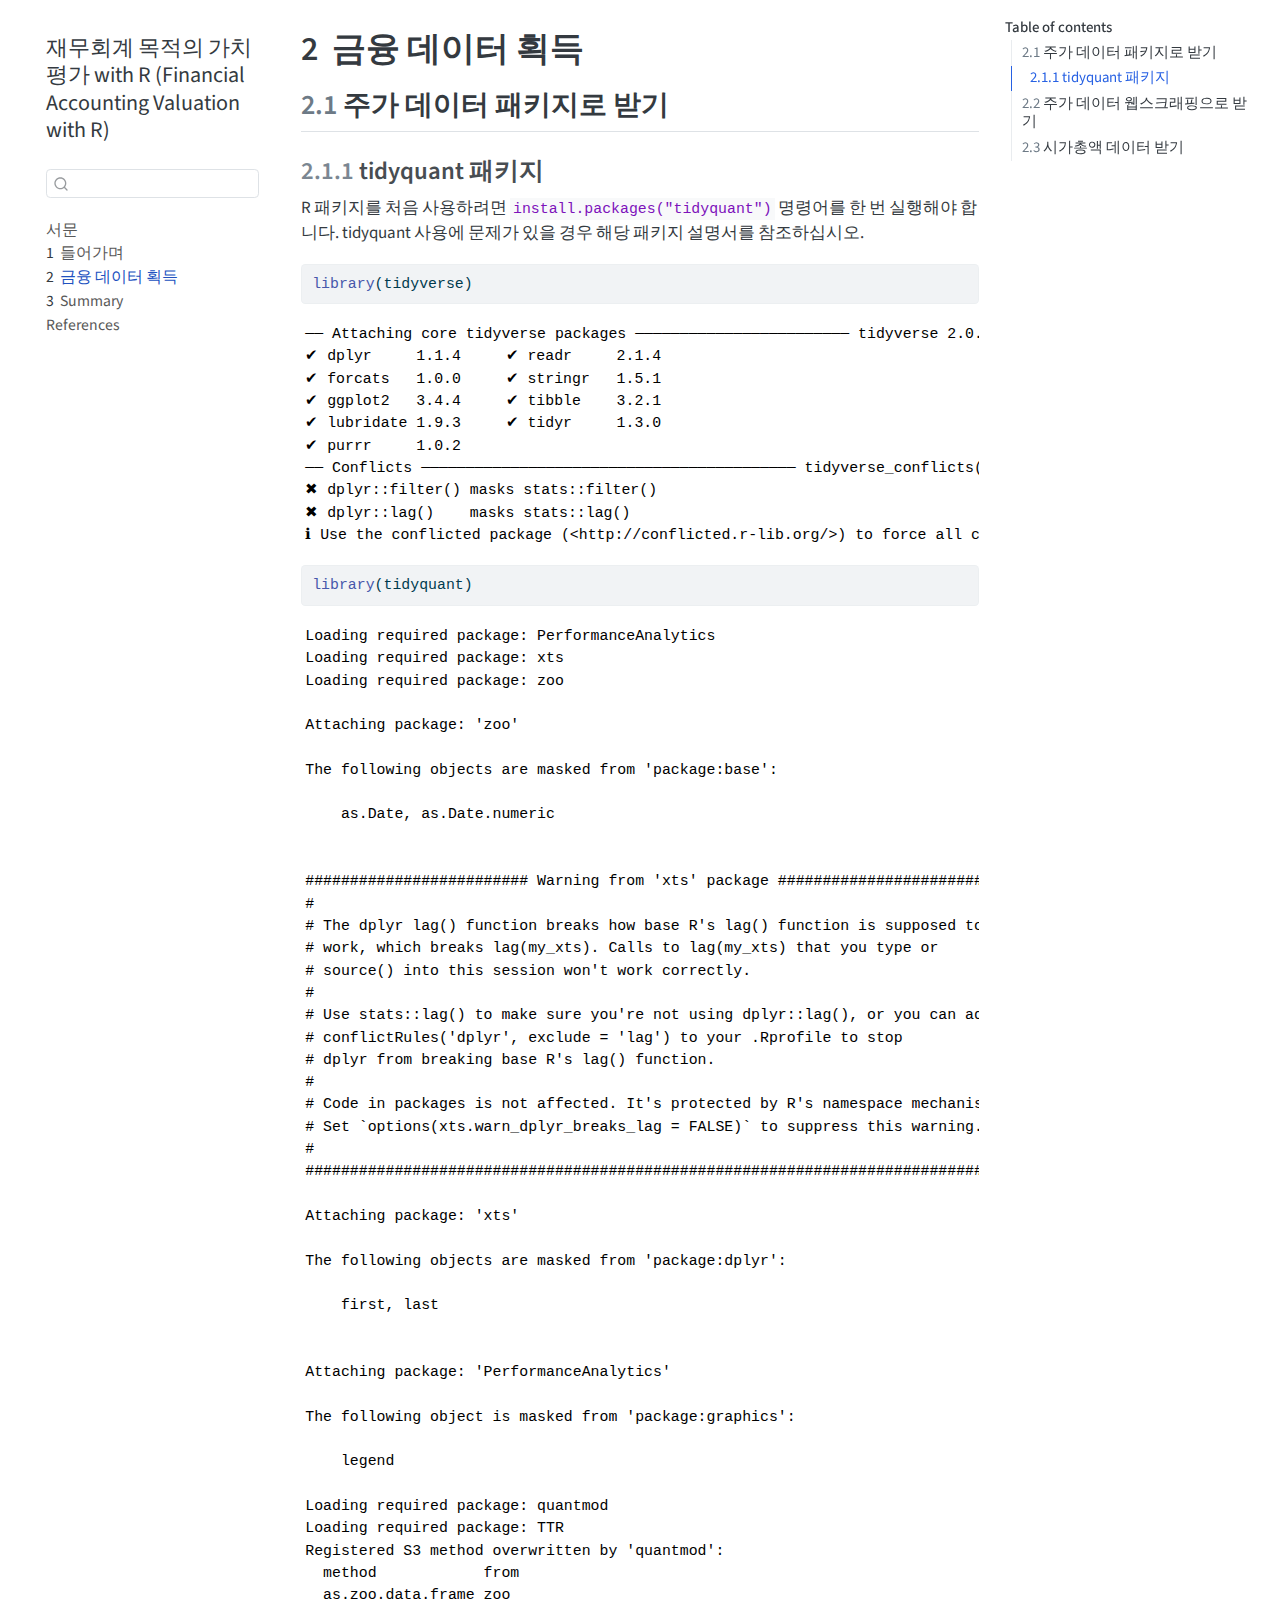
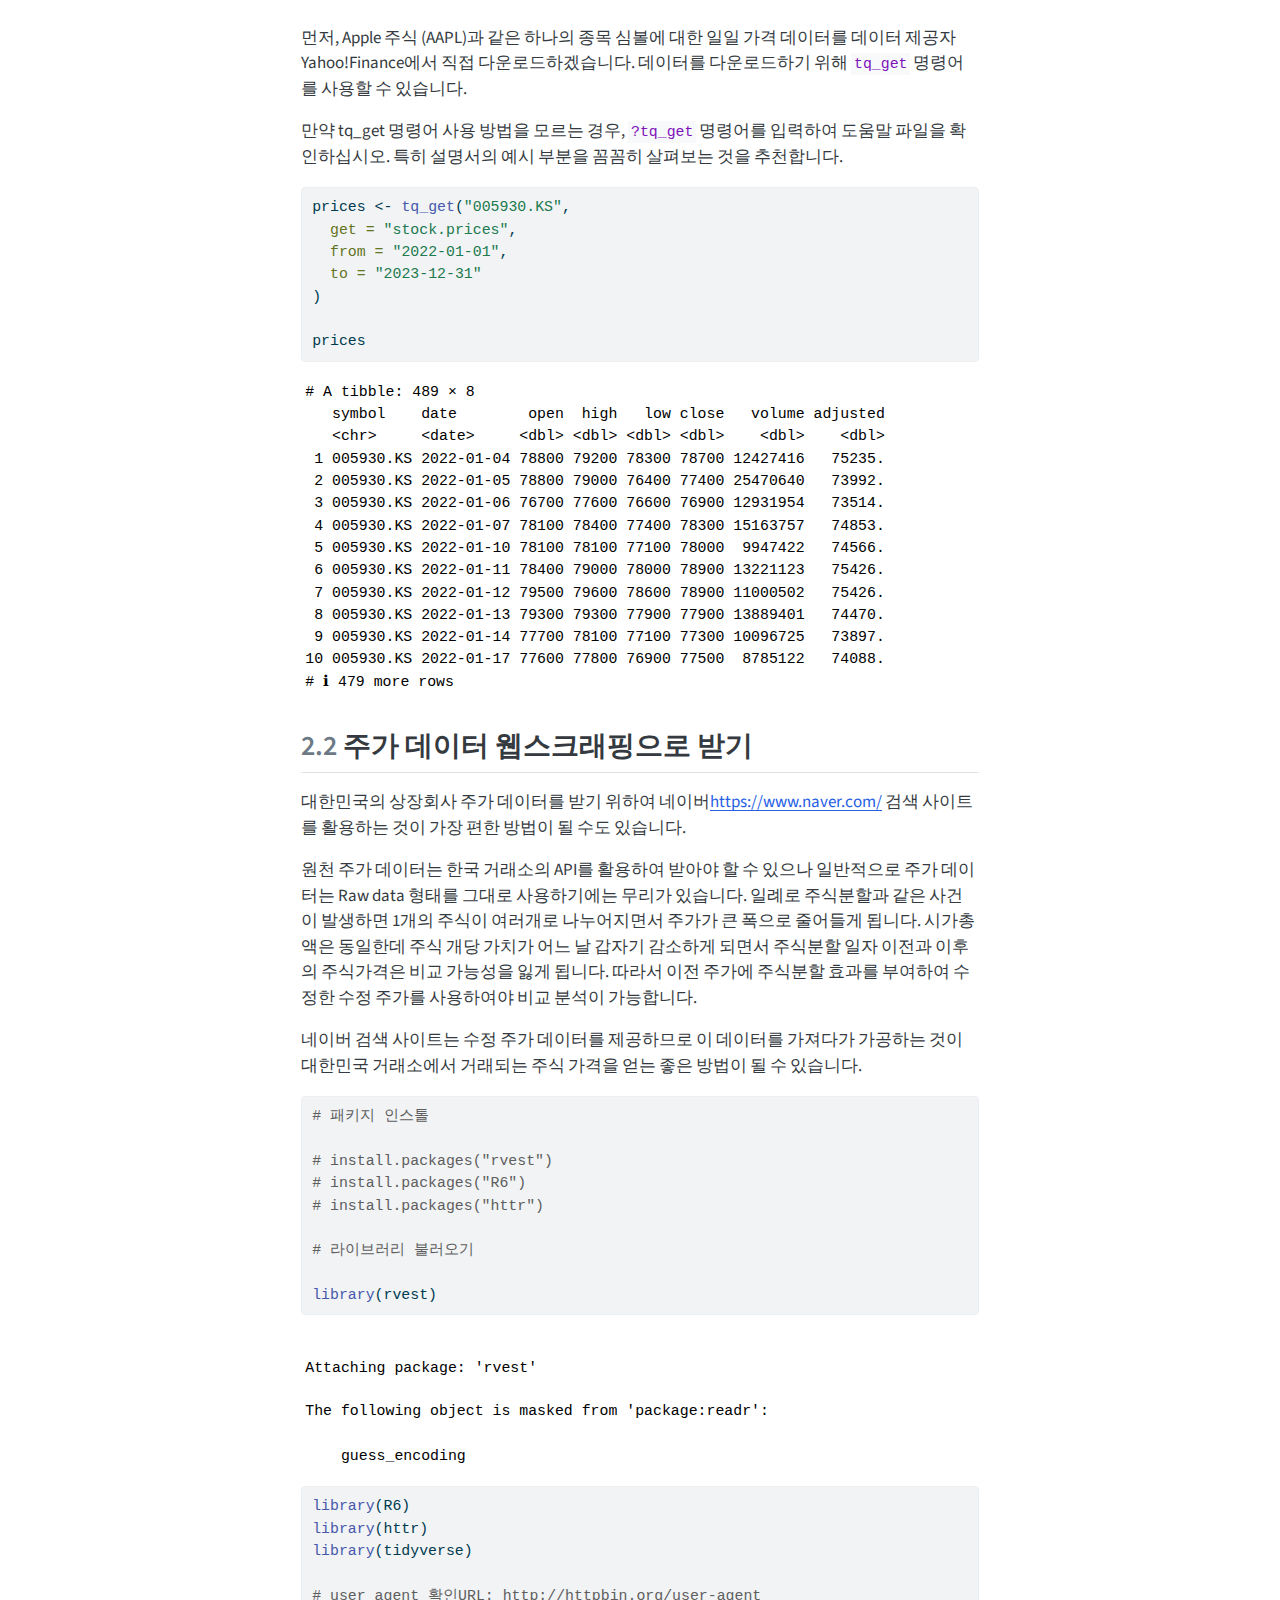
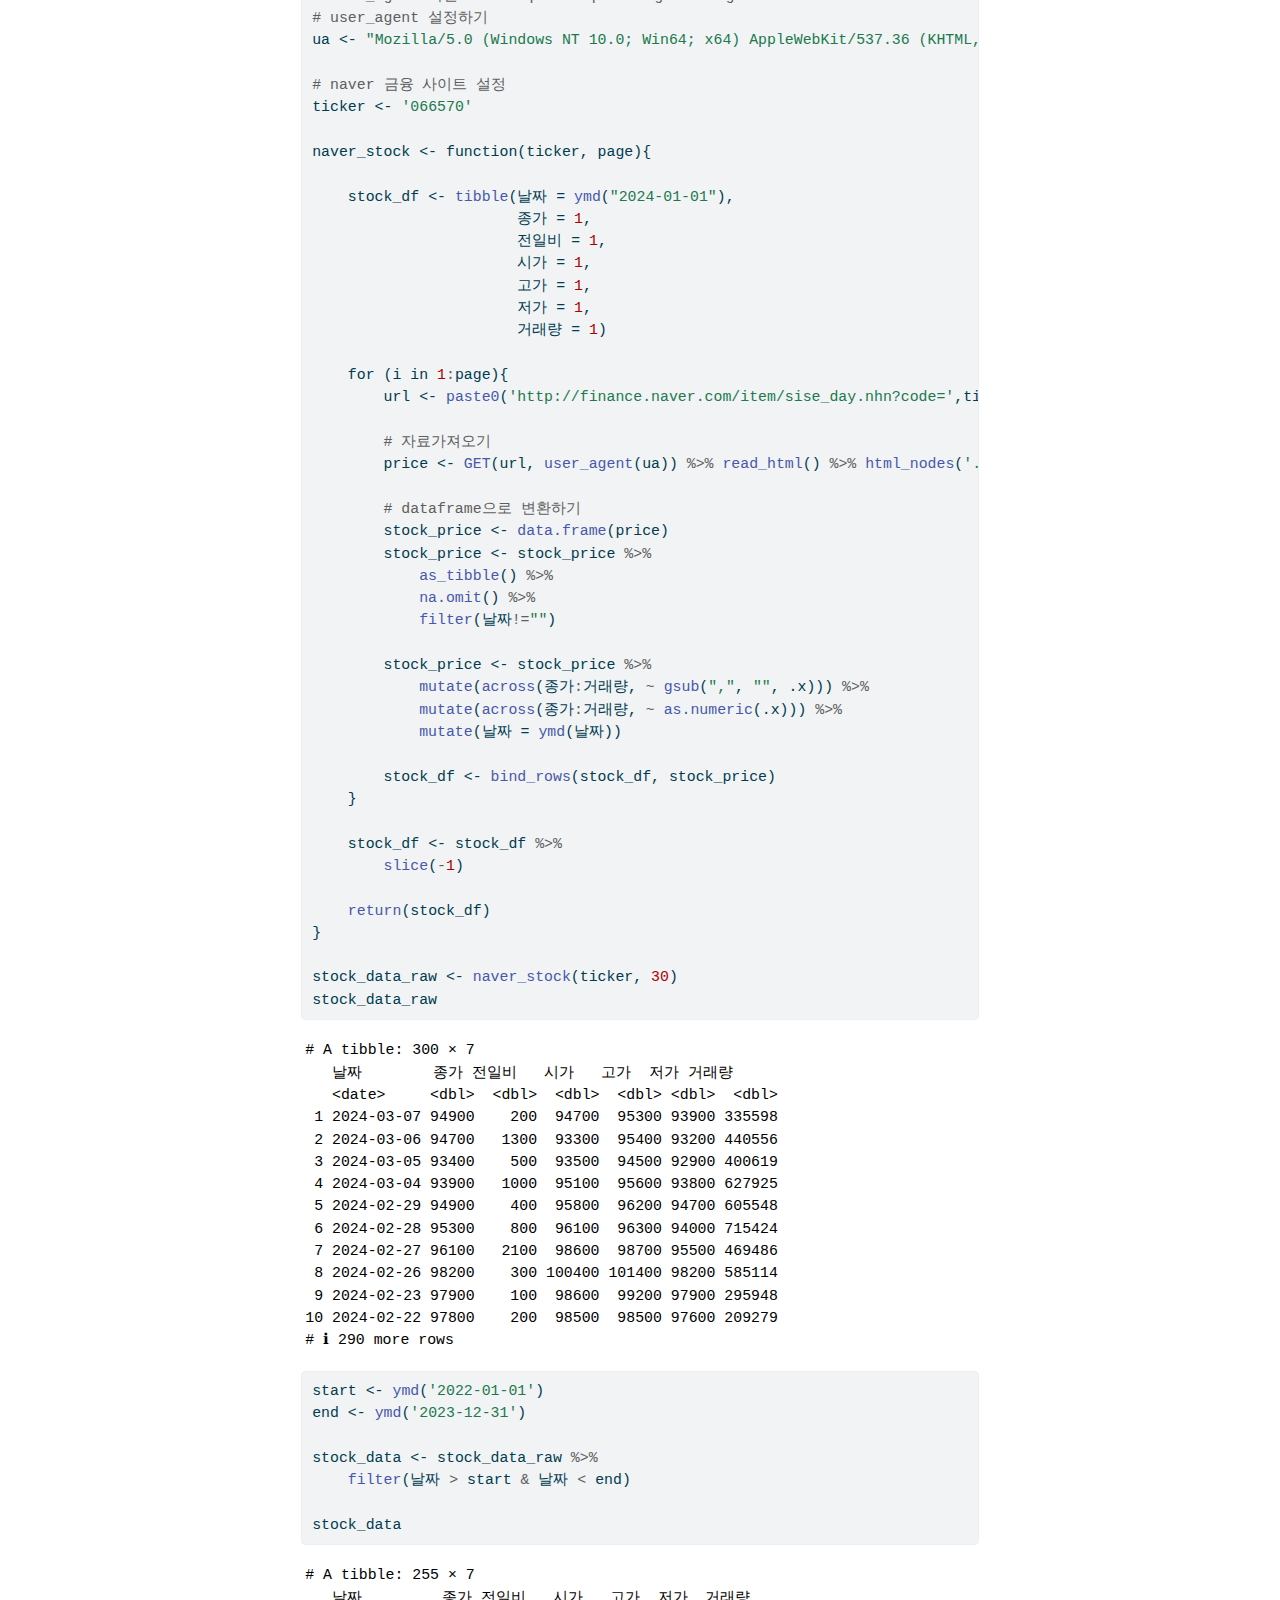
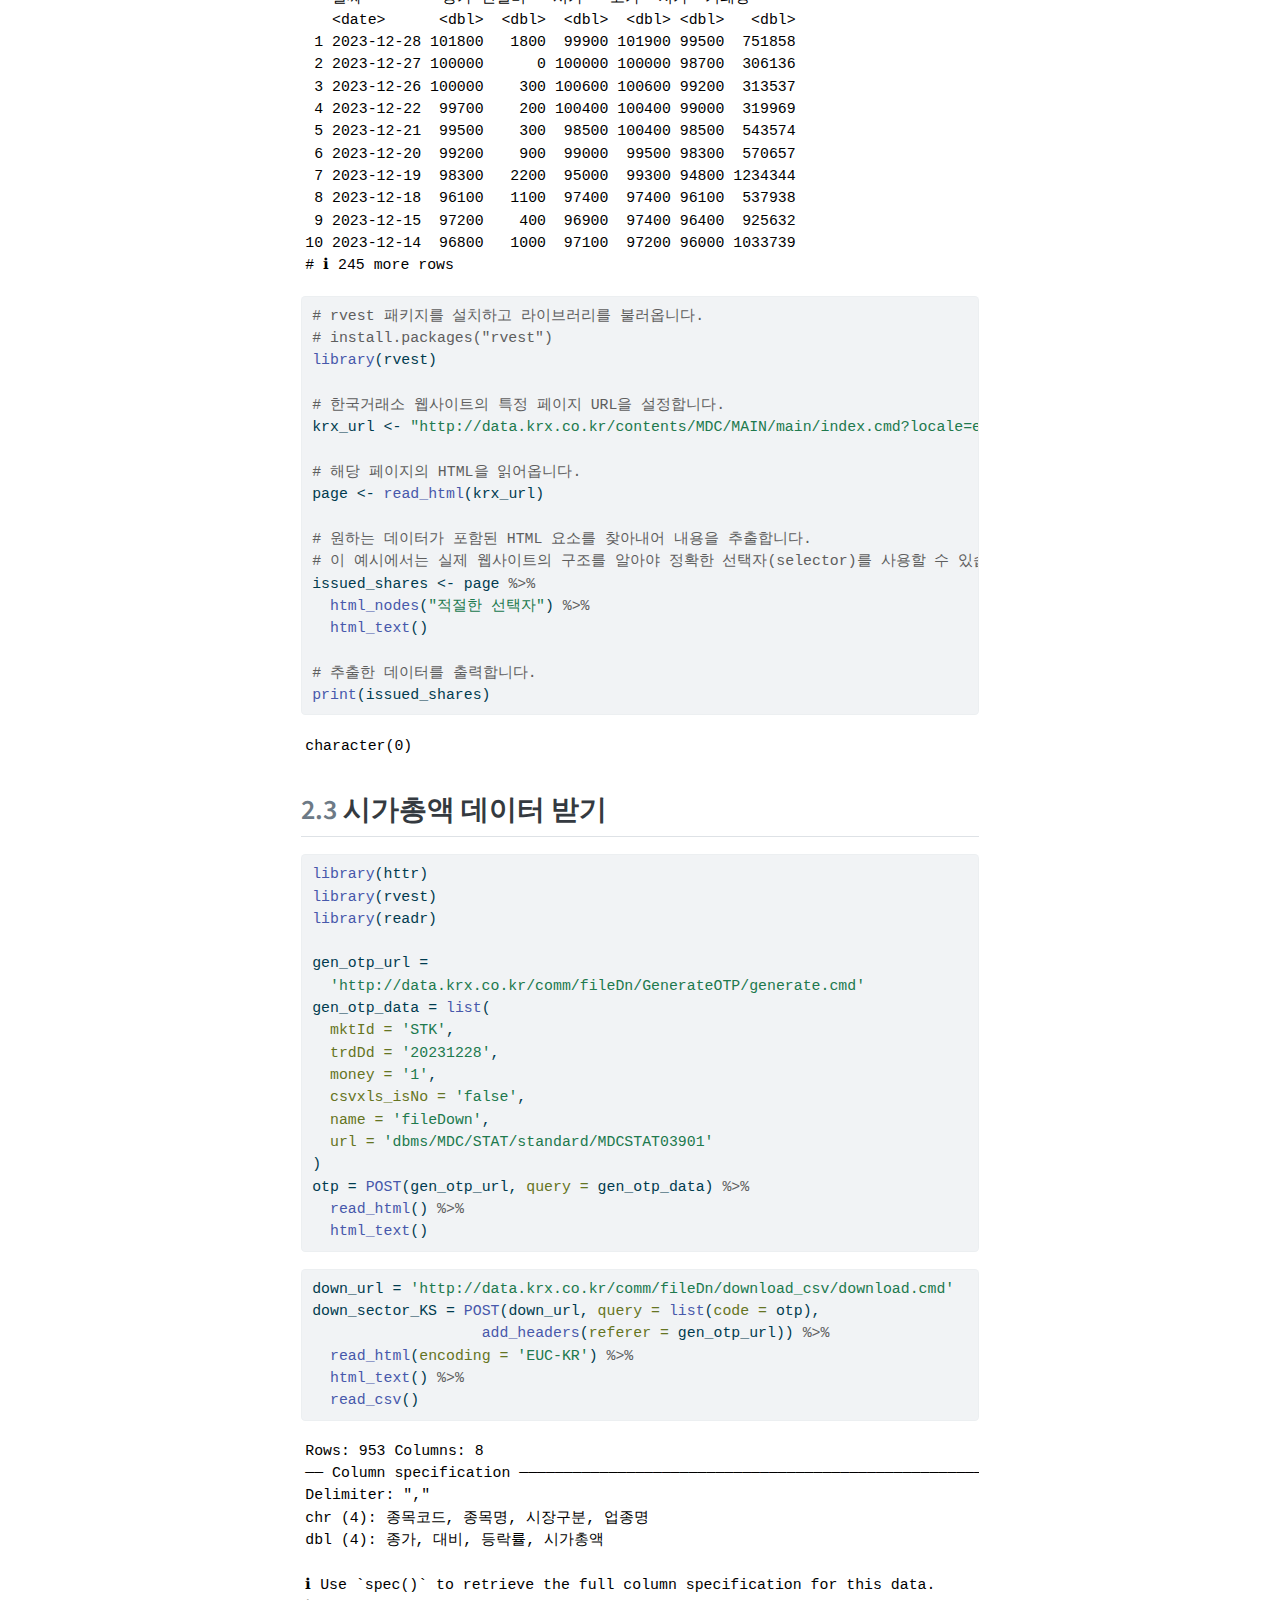
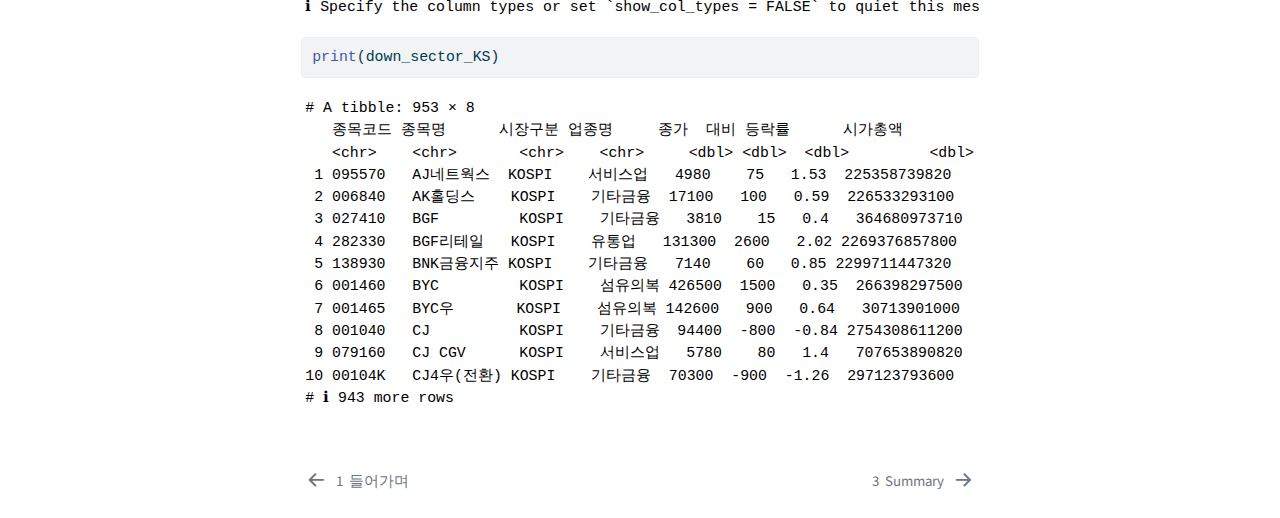
==== docs/data.html @ 25bea554 "data start" ====
<!DOCTYPE html>
<html xmlns="http://www.w3.org/1999/xhtml" lang="en" xml:lang="en"><head>

<meta charset="utf-8">
<meta name="generator" content="quarto-1.4.549">

<meta name="viewport" content="width=device-width, initial-scale=1.0, user-scalable=yes">


<title>재무회계 목적의 가치평가 with R (Financial Accounting Valuation with R) - 2&nbsp; 금융 데이터 획득</title>
<style>
code{white-space: pre-wrap;}
span.smallcaps{font-variant: small-caps;}
div.columns{display: flex; gap: min(4vw, 1.5em);}
div.column{flex: auto; overflow-x: auto;}
div.hanging-indent{margin-left: 1.5em; text-indent: -1.5em;}
ul.task-list{list-style: none;}
ul.task-list li input[type="checkbox"] {
  width: 0.8em;
  margin: 0 0.8em 0.2em -1em; /* quarto-specific, see https://github.com/quarto-dev/quarto-cli/issues/4556 */ 
  vertical-align: middle;
}
/* CSS for syntax highlighting */
pre > code.sourceCode { white-space: pre; position: relative; }
pre > code.sourceCode > span { line-height: 1.25; }
pre > code.sourceCode > span:empty { height: 1.2em; }
.sourceCode { overflow: visible; }
code.sourceCode > span { color: inherit; text-decoration: inherit; }
div.sourceCode { margin: 1em 0; }
pre.sourceCode { margin: 0; }
@media screen {
div.sourceCode { overflow: auto; }
}
@media print {
pre > code.sourceCode { white-space: pre-wrap; }
pre > code.sourceCode > span { text-indent: -5em; padding-left: 5em; }
}
pre.numberSource code
  { counter-reset: source-line 0; }
pre.numberSource code > span
  { position: relative; left: -4em; counter-increment: source-line; }
pre.numberSource code > span > a:first-child::before
  { content: counter(source-line);
    position: relative; left: -1em; text-align: right; vertical-align: baseline;
    border: none; display: inline-block;
    -webkit-touch-callout: none; -webkit-user-select: none;
    -khtml-user-select: none; -moz-user-select: none;
    -ms-user-select: none; user-select: none;
    padding: 0 4px; width: 4em;
  }
pre.numberSource { margin-left: 3em;  padding-left: 4px; }
div.sourceCode
  {   }
@media screen {
pre > code.sourceCode > span > a:first-child::before { text-decoration: underline; }
}
</style>


<script src="site_libs/quarto-nav/quarto-nav.js"></script>
<script src="site_libs/quarto-nav/headroom.min.js"></script>
<script src="site_libs/clipboard/clipboard.min.js"></script>
<script src="site_libs/quarto-search/autocomplete.umd.js"></script>
<script src="site_libs/quarto-search/fuse.min.js"></script>
<script src="site_libs/quarto-search/quarto-search.js"></script>
<meta name="quarto:offset" content="./">
<link href="./summary.html" rel="next">
<link href="./intro.html" rel="prev">
<script src="site_libs/quarto-html/quarto.js"></script>
<script src="site_libs/quarto-html/popper.min.js"></script>
<script src="site_libs/quarto-html/tippy.umd.min.js"></script>
<script src="site_libs/quarto-html/anchor.min.js"></script>
<link href="site_libs/quarto-html/tippy.css" rel="stylesheet">
<link href="site_libs/quarto-html/quarto-syntax-highlighting.css" rel="stylesheet" id="quarto-text-highlighting-styles">
<script src="site_libs/bootstrap/bootstrap.min.js"></script>
<link href="site_libs/bootstrap/bootstrap-icons.css" rel="stylesheet">
<link href="site_libs/bootstrap/bootstrap.min.css" rel="stylesheet" id="quarto-bootstrap" data-mode="light">
<script id="quarto-search-options" type="application/json">{
  "location": "sidebar",
  "copy-button": false,
  "collapse-after": 3,
  "panel-placement": "start",
  "type": "textbox",
  "limit": 50,
  "keyboard-shortcut": [
    "f",
    "/",
    "s"
  ],
  "show-item-context": false,
  "language": {
    "search-no-results-text": "No results",
    "search-matching-documents-text": "matching documents",
    "search-copy-link-title": "Copy link to search",
    "search-hide-matches-text": "Hide additional matches",
    "search-more-match-text": "more match in this document",
    "search-more-matches-text": "more matches in this document",
    "search-clear-button-title": "Clear",
    "search-text-placeholder": "",
    "search-detached-cancel-button-title": "Cancel",
    "search-submit-button-title": "Submit",
    "search-label": "Search"
  }
}</script>


</head>

<body class="nav-sidebar floating">

<div id="quarto-search-results"></div>
  <header id="quarto-header" class="headroom fixed-top">
  <nav class="quarto-secondary-nav">
    <div class="container-fluid d-flex">
      <button type="button" class="quarto-btn-toggle btn" data-bs-toggle="collapse" data-bs-target=".quarto-sidebar-collapse-item" aria-controls="quarto-sidebar" aria-expanded="false" aria-label="Toggle sidebar navigation" onclick="if (window.quartoToggleHeadroom) { window.quartoToggleHeadroom(); }">
        <i class="bi bi-layout-text-sidebar-reverse"></i>
      </button>
        <nav class="quarto-page-breadcrumbs" aria-label="breadcrumb"><ol class="breadcrumb"><li class="breadcrumb-item"><a href="./data.html"><span class="chapter-number">2</span>&nbsp; <span class="chapter-title">금융 데이터 획득</span></a></li></ol></nav>
        <a class="flex-grow-1" role="button" data-bs-toggle="collapse" data-bs-target=".quarto-sidebar-collapse-item" aria-controls="quarto-sidebar" aria-expanded="false" aria-label="Toggle sidebar navigation" onclick="if (window.quartoToggleHeadroom) { window.quartoToggleHeadroom(); }">      
        </a>
      <button type="button" class="btn quarto-search-button" aria-label="" onclick="window.quartoOpenSearch();">
        <i class="bi bi-search"></i>
      </button>
    </div>
  </nav>
</header>
<!-- content -->
<div id="quarto-content" class="quarto-container page-columns page-rows-contents page-layout-article">
<!-- sidebar -->
  <nav id="quarto-sidebar" class="sidebar collapse collapse-horizontal quarto-sidebar-collapse-item sidebar-navigation floating overflow-auto">
    <div class="pt-lg-2 mt-2 text-left sidebar-header">
    <div class="sidebar-title mb-0 py-0">
      <a href="./">재무회계 목적의 가치평가 with R (Financial Accounting Valuation with R)</a> 
    </div>
      </div>
        <div class="mt-2 flex-shrink-0 align-items-center">
        <div class="sidebar-search">
        <div id="quarto-search" class="" title="Search"></div>
        </div>
        </div>
    <div class="sidebar-menu-container"> 
    <ul class="list-unstyled mt-1">
        <li class="sidebar-item">
  <div class="sidebar-item-container"> 
  <a href="./index.html" class="sidebar-item-text sidebar-link">
 <span class="menu-text">서문</span></a>
  </div>
</li>
        <li class="sidebar-item">
  <div class="sidebar-item-container"> 
  <a href="./intro.html" class="sidebar-item-text sidebar-link">
 <span class="menu-text"><span class="chapter-number">1</span>&nbsp; <span class="chapter-title">들어가며</span></span></a>
  </div>
</li>
        <li class="sidebar-item">
  <div class="sidebar-item-container"> 
  <a href="./data.html" class="sidebar-item-text sidebar-link active">
 <span class="menu-text"><span class="chapter-number">2</span>&nbsp; <span class="chapter-title">금융 데이터 획득</span></span></a>
  </div>
</li>
        <li class="sidebar-item">
  <div class="sidebar-item-container"> 
  <a href="./summary.html" class="sidebar-item-text sidebar-link">
 <span class="menu-text"><span class="chapter-number">3</span>&nbsp; <span class="chapter-title">Summary</span></span></a>
  </div>
</li>
        <li class="sidebar-item">
  <div class="sidebar-item-container"> 
  <a href="./references.html" class="sidebar-item-text sidebar-link">
 <span class="menu-text">References</span></a>
  </div>
</li>
    </ul>
    </div>
</nav>
<div id="quarto-sidebar-glass" class="quarto-sidebar-collapse-item" data-bs-toggle="collapse" data-bs-target=".quarto-sidebar-collapse-item"></div>
<!-- margin-sidebar -->
    <div id="quarto-margin-sidebar" class="sidebar margin-sidebar">
        <nav id="TOC" role="doc-toc" class="toc-active">
    <h2 id="toc-title">Table of contents</h2>
   
  <ul>
  <li><a href="#주가-데이터-패키지로-받기" id="toc-주가-데이터-패키지로-받기" class="nav-link active" data-scroll-target="#주가-데이터-패키지로-받기"><span class="header-section-number">2.1</span> 주가 데이터 패키지로 받기</a>
  <ul class="collapse">
  <li><a href="#tidyquant-패키지" id="toc-tidyquant-패키지" class="nav-link" data-scroll-target="#tidyquant-패키지"><span class="header-section-number">2.1.1</span> tidyquant 패키지</a></li>
  </ul></li>
  <li><a href="#주가-데이터-웹스크래핑으로-받기" id="toc-주가-데이터-웹스크래핑으로-받기" class="nav-link" data-scroll-target="#주가-데이터-웹스크래핑으로-받기"><span class="header-section-number">2.2</span> 주가 데이터 웹스크래핑으로 받기</a></li>
  <li><a href="#시가총액-데이터-받기" id="toc-시가총액-데이터-받기" class="nav-link" data-scroll-target="#시가총액-데이터-받기"><span class="header-section-number">2.3</span> 시가총액 데이터 받기</a></li>
  </ul>
</nav>
    </div>
<!-- main -->
<main class="content" id="quarto-document-content">

<header id="title-block-header" class="quarto-title-block default">
<div class="quarto-title">
<h1 class="title"><span class="chapter-number">2</span>&nbsp; <span class="chapter-title">금융 데이터 획득</span></h1>
</div>



<div class="quarto-title-meta">

    
  
    
  </div>
  


</header>


<section id="주가-데이터-패키지로-받기" class="level2" data-number="2.1">
<h2 data-number="2.1" class="anchored" data-anchor-id="주가-데이터-패키지로-받기"><span class="header-section-number">2.1</span> 주가 데이터 패키지로 받기</h2>
<section id="tidyquant-패키지" class="level3" data-number="2.1.1">
<h3 data-number="2.1.1" class="anchored" data-anchor-id="tidyquant-패키지"><span class="header-section-number">2.1.1</span> tidyquant 패키지</h3>
<p>R 패키지를 처음 사용하려면 <code>install.packages("tidyquant")</code> 명령어를 한 번 실행해야 합니다. tidyquant 사용에 문제가 있을 경우 해당 패키지 설명서를 참조하십시오.</p>
<div class="cell">
<div class="sourceCode cell-code" id="cb1"><pre class="sourceCode r code-with-copy"><code class="sourceCode r"><span id="cb1-1"><a href="#cb1-1" aria-hidden="true" tabindex="-1"></a><span class="fu">library</span>(tidyverse)</span></code><button title="Copy to Clipboard" class="code-copy-button"><i class="bi"></i></button></pre></div>
<div class="cell-output cell-output-stderr">
<pre><code>── Attaching core tidyverse packages ──────────────────────── tidyverse 2.0.0 ──
✔ dplyr     1.1.4     ✔ readr     2.1.4
✔ forcats   1.0.0     ✔ stringr   1.5.1
✔ ggplot2   3.4.4     ✔ tibble    3.2.1
✔ lubridate 1.9.3     ✔ tidyr     1.3.0
✔ purrr     1.0.2     
── Conflicts ────────────────────────────────────────── tidyverse_conflicts() ──
✖ dplyr::filter() masks stats::filter()
✖ dplyr::lag()    masks stats::lag()
ℹ Use the conflicted package (&lt;http://conflicted.r-lib.org/&gt;) to force all conflicts to become errors</code></pre>
</div>
<div class="sourceCode cell-code" id="cb3"><pre class="sourceCode r code-with-copy"><code class="sourceCode r"><span id="cb3-1"><a href="#cb3-1" aria-hidden="true" tabindex="-1"></a><span class="fu">library</span>(tidyquant)</span></code><button title="Copy to Clipboard" class="code-copy-button"><i class="bi"></i></button></pre></div>
<div class="cell-output cell-output-stderr">
<pre><code>Loading required package: PerformanceAnalytics
Loading required package: xts
Loading required package: zoo

Attaching package: 'zoo'

The following objects are masked from 'package:base':

    as.Date, as.Date.numeric


######################### Warning from 'xts' package ##########################
#                                                                             #
# The dplyr lag() function breaks how base R's lag() function is supposed to  #
# work, which breaks lag(my_xts). Calls to lag(my_xts) that you type or       #
# source() into this session won't work correctly.                            #
#                                                                             #
# Use stats::lag() to make sure you're not using dplyr::lag(), or you can add #
# conflictRules('dplyr', exclude = 'lag') to your .Rprofile to stop           #
# dplyr from breaking base R's lag() function.                                #
#                                                                             #
# Code in packages is not affected. It's protected by R's namespace mechanism #
# Set `options(xts.warn_dplyr_breaks_lag = FALSE)` to suppress this warning.  #
#                                                                             #
###############################################################################

Attaching package: 'xts'

The following objects are masked from 'package:dplyr':

    first, last


Attaching package: 'PerformanceAnalytics'

The following object is masked from 'package:graphics':

    legend

Loading required package: quantmod
Loading required package: TTR
Registered S3 method overwritten by 'quantmod':
  method            from
  as.zoo.data.frame zoo </code></pre>
</div>
</div>
<p>먼저, Apple 주식 (AAPL)과 같은 하나의 종목 심볼에 대한 일일 가격 데이터를 데이터 제공자 Yahoo!Finance에서 직접 다운로드하겠습니다. 데이터를 다운로드하기 위해 <code>tq_get</code> 명령어를 사용할 수 있습니다.</p>
<p>만약 tq_get 명령어 사용 방법을 모르는 경우, <code>?tq_get</code> 명령어를 입력하여 도움말 파일을 확인하십시오. 특히 설명서의 예시 부분을 꼼꼼히 살펴보는 것을 추천합니다.</p>
<div class="cell">
<div class="sourceCode cell-code" id="cb5"><pre class="sourceCode r code-with-copy"><code class="sourceCode r"><span id="cb5-1"><a href="#cb5-1" aria-hidden="true" tabindex="-1"></a>prices <span class="ot">&lt;-</span> <span class="fu">tq_get</span>(<span class="st">"005930.KS"</span>,</span>
<span id="cb5-2"><a href="#cb5-2" aria-hidden="true" tabindex="-1"></a>  <span class="at">get =</span> <span class="st">"stock.prices"</span>,</span>
<span id="cb5-3"><a href="#cb5-3" aria-hidden="true" tabindex="-1"></a>  <span class="at">from =</span> <span class="st">"2022-01-01"</span>,</span>
<span id="cb5-4"><a href="#cb5-4" aria-hidden="true" tabindex="-1"></a>  <span class="at">to =</span> <span class="st">"2023-12-31"</span></span>
<span id="cb5-5"><a href="#cb5-5" aria-hidden="true" tabindex="-1"></a>)</span>
<span id="cb5-6"><a href="#cb5-6" aria-hidden="true" tabindex="-1"></a></span>
<span id="cb5-7"><a href="#cb5-7" aria-hidden="true" tabindex="-1"></a>prices</span></code><button title="Copy to Clipboard" class="code-copy-button"><i class="bi"></i></button></pre></div>
<div class="cell-output cell-output-stdout">
<pre><code># A tibble: 489 × 8
   symbol    date        open  high   low close   volume adjusted
   &lt;chr&gt;     &lt;date&gt;     &lt;dbl&gt; &lt;dbl&gt; &lt;dbl&gt; &lt;dbl&gt;    &lt;dbl&gt;    &lt;dbl&gt;
 1 005930.KS 2022-01-04 78800 79200 78300 78700 12427416   75235.
 2 005930.KS 2022-01-05 78800 79000 76400 77400 25470640   73992.
 3 005930.KS 2022-01-06 76700 77600 76600 76900 12931954   73514.
 4 005930.KS 2022-01-07 78100 78400 77400 78300 15163757   74853.
 5 005930.KS 2022-01-10 78100 78100 77100 78000  9947422   74566.
 6 005930.KS 2022-01-11 78400 79000 78000 78900 13221123   75426.
 7 005930.KS 2022-01-12 79500 79600 78600 78900 11000502   75426.
 8 005930.KS 2022-01-13 79300 79300 77900 77900 13889401   74470.
 9 005930.KS 2022-01-14 77700 78100 77100 77300 10096725   73897.
10 005930.KS 2022-01-17 77600 77800 76900 77500  8785122   74088.
# ℹ 479 more rows</code></pre>
</div>
</div>
</section>
</section>
<section id="주가-데이터-웹스크래핑으로-받기" class="level2" data-number="2.2">
<h2 data-number="2.2" class="anchored" data-anchor-id="주가-데이터-웹스크래핑으로-받기"><span class="header-section-number">2.2</span> 주가 데이터 웹스크래핑으로 받기</h2>
<p>대한민국의 상장회사 주가 데이터를 받기 위하여 네이버<a href="https://www.naver.com/">https://www.naver.com/</a> 검색 사이트를 활용하는 것이 가장 편한 방법이 될 수도 있습니다.</p>
<p>원천 주가 데이터는 한국 거래소의 API를 활용하여 받아야 할 수 있으나 일반적으로 주가 데이터는 Raw data 형태를 그대로 사용하기에는 무리가 있습니다. 일례로 주식분할과 같은 사건이 발생하면 1개의 주식이 여러개로 나누어지면서 주가가 큰 폭으로 줄어들게 됩니다. 시가총액은 동일한데 주식 개당 가치가 어느 날 갑자기 감소하게 되면서 주식분할 일자 이전과 이후의 주식가격은 비교 가능성을 잃게 됩니다. 따라서 이전 주가에 주식분할 효과를 부여하여 수정한 수정 주가를 사용하여야 비교 분석이 가능합니다.</p>
<p>네이버 검색 사이트는 수정 주가 데이터를 제공하므로 이 데이터를 가져다가 가공하는 것이 대한민국 거래소에서 거래되는 주식 가격을 얻는 좋은 방법이 될 수 있습니다.</p>
<div class="cell">
<div class="sourceCode cell-code" id="cb7"><pre class="sourceCode r code-with-copy"><code class="sourceCode r"><span id="cb7-1"><a href="#cb7-1" aria-hidden="true" tabindex="-1"></a><span class="co"># 패키지 인스톨</span></span>
<span id="cb7-2"><a href="#cb7-2" aria-hidden="true" tabindex="-1"></a></span>
<span id="cb7-3"><a href="#cb7-3" aria-hidden="true" tabindex="-1"></a><span class="co"># install.packages("rvest")</span></span>
<span id="cb7-4"><a href="#cb7-4" aria-hidden="true" tabindex="-1"></a><span class="co"># install.packages("R6")</span></span>
<span id="cb7-5"><a href="#cb7-5" aria-hidden="true" tabindex="-1"></a><span class="co"># install.packages("httr")</span></span>
<span id="cb7-6"><a href="#cb7-6" aria-hidden="true" tabindex="-1"></a></span>
<span id="cb7-7"><a href="#cb7-7" aria-hidden="true" tabindex="-1"></a><span class="co"># 라이브러리 불러오기</span></span>
<span id="cb7-8"><a href="#cb7-8" aria-hidden="true" tabindex="-1"></a></span>
<span id="cb7-9"><a href="#cb7-9" aria-hidden="true" tabindex="-1"></a><span class="fu">library</span>(rvest)</span></code><button title="Copy to Clipboard" class="code-copy-button"><i class="bi"></i></button></pre></div>
<div class="cell-output cell-output-stderr">
<pre><code>
Attaching package: 'rvest'</code></pre>
</div>
<div class="cell-output cell-output-stderr">
<pre><code>The following object is masked from 'package:readr':

    guess_encoding</code></pre>
</div>
<div class="sourceCode cell-code" id="cb10"><pre class="sourceCode r code-with-copy"><code class="sourceCode r"><span id="cb10-1"><a href="#cb10-1" aria-hidden="true" tabindex="-1"></a><span class="fu">library</span>(R6)</span>
<span id="cb10-2"><a href="#cb10-2" aria-hidden="true" tabindex="-1"></a><span class="fu">library</span>(httr)</span>
<span id="cb10-3"><a href="#cb10-3" aria-hidden="true" tabindex="-1"></a><span class="fu">library</span>(tidyverse)</span>
<span id="cb10-4"><a href="#cb10-4" aria-hidden="true" tabindex="-1"></a></span>
<span id="cb10-5"><a href="#cb10-5" aria-hidden="true" tabindex="-1"></a><span class="co"># user_agent 확인URL: http://httpbin.org/user-agent</span></span>
<span id="cb10-6"><a href="#cb10-6" aria-hidden="true" tabindex="-1"></a><span class="co"># user_agent 설정하기</span></span>
<span id="cb10-7"><a href="#cb10-7" aria-hidden="true" tabindex="-1"></a>ua <span class="ot">&lt;-</span> <span class="st">"Mozilla/5.0 (Windows NT 10.0; Win64; x64) AppleWebKit/537.36 (KHTML, like Gecko) Chrome/121.0.0.0 Safari/537.36"</span></span>
<span id="cb10-8"><a href="#cb10-8" aria-hidden="true" tabindex="-1"></a></span>
<span id="cb10-9"><a href="#cb10-9" aria-hidden="true" tabindex="-1"></a><span class="co"># naver 금융 사이트 설정</span></span>
<span id="cb10-10"><a href="#cb10-10" aria-hidden="true" tabindex="-1"></a>ticker <span class="ot">&lt;-</span> <span class="st">'066570'</span></span>
<span id="cb10-11"><a href="#cb10-11" aria-hidden="true" tabindex="-1"></a></span>
<span id="cb10-12"><a href="#cb10-12" aria-hidden="true" tabindex="-1"></a>naver_stock <span class="ot">&lt;-</span> <span class="cf">function</span>(ticker, page){</span>
<span id="cb10-13"><a href="#cb10-13" aria-hidden="true" tabindex="-1"></a></span>
<span id="cb10-14"><a href="#cb10-14" aria-hidden="true" tabindex="-1"></a>    stock_df <span class="ot">&lt;-</span> <span class="fu">tibble</span>(날짜 <span class="ot">=</span> <span class="fu">ymd</span>(<span class="st">"2024-01-01"</span>),</span>
<span id="cb10-15"><a href="#cb10-15" aria-hidden="true" tabindex="-1"></a>                       종가 <span class="ot">=</span> <span class="dv">1</span>,</span>
<span id="cb10-16"><a href="#cb10-16" aria-hidden="true" tabindex="-1"></a>                       전일비 <span class="ot">=</span> <span class="dv">1</span>,</span>
<span id="cb10-17"><a href="#cb10-17" aria-hidden="true" tabindex="-1"></a>                       시가 <span class="ot">=</span> <span class="dv">1</span>,</span>
<span id="cb10-18"><a href="#cb10-18" aria-hidden="true" tabindex="-1"></a>                       고가 <span class="ot">=</span> <span class="dv">1</span>,</span>
<span id="cb10-19"><a href="#cb10-19" aria-hidden="true" tabindex="-1"></a>                       저가 <span class="ot">=</span> <span class="dv">1</span>,</span>
<span id="cb10-20"><a href="#cb10-20" aria-hidden="true" tabindex="-1"></a>                       거래량 <span class="ot">=</span> <span class="dv">1</span>)</span>
<span id="cb10-21"><a href="#cb10-21" aria-hidden="true" tabindex="-1"></a></span>
<span id="cb10-22"><a href="#cb10-22" aria-hidden="true" tabindex="-1"></a>    <span class="cf">for</span> (i <span class="cf">in</span> <span class="dv">1</span><span class="sc">:</span>page){</span>
<span id="cb10-23"><a href="#cb10-23" aria-hidden="true" tabindex="-1"></a>        url <span class="ot">&lt;-</span> <span class="fu">paste0</span>(<span class="st">'http://finance.naver.com/item/sise_day.nhn?code='</span>,ticker,<span class="st">'&amp;page='</span>,i)</span>
<span id="cb10-24"><a href="#cb10-24" aria-hidden="true" tabindex="-1"></a></span>
<span id="cb10-25"><a href="#cb10-25" aria-hidden="true" tabindex="-1"></a>        <span class="co"># 자료가져오기</span></span>
<span id="cb10-26"><a href="#cb10-26" aria-hidden="true" tabindex="-1"></a>        price <span class="ot">&lt;-</span> <span class="fu">GET</span>(url, <span class="fu">user_agent</span>(ua)) <span class="sc">%&gt;%</span> <span class="fu">read_html</span>() <span class="sc">%&gt;%</span> <span class="fu">html_nodes</span>(<span class="st">'.type2'</span>) <span class="sc">%&gt;%</span> html_table</span>
<span id="cb10-27"><a href="#cb10-27" aria-hidden="true" tabindex="-1"></a></span>
<span id="cb10-28"><a href="#cb10-28" aria-hidden="true" tabindex="-1"></a>        <span class="co"># dataframe으로 변환하기</span></span>
<span id="cb10-29"><a href="#cb10-29" aria-hidden="true" tabindex="-1"></a>        stock_price <span class="ot">&lt;-</span> <span class="fu">data.frame</span>(price)</span>
<span id="cb10-30"><a href="#cb10-30" aria-hidden="true" tabindex="-1"></a>        stock_price <span class="ot">&lt;-</span> stock_price <span class="sc">%&gt;%</span> </span>
<span id="cb10-31"><a href="#cb10-31" aria-hidden="true" tabindex="-1"></a>            <span class="fu">as_tibble</span>() <span class="sc">%&gt;%</span> </span>
<span id="cb10-32"><a href="#cb10-32" aria-hidden="true" tabindex="-1"></a>            <span class="fu">na.omit</span>() <span class="sc">%&gt;%</span> </span>
<span id="cb10-33"><a href="#cb10-33" aria-hidden="true" tabindex="-1"></a>            <span class="fu">filter</span>(날짜<span class="sc">!=</span><span class="st">""</span>)</span>
<span id="cb10-34"><a href="#cb10-34" aria-hidden="true" tabindex="-1"></a></span>
<span id="cb10-35"><a href="#cb10-35" aria-hidden="true" tabindex="-1"></a>        stock_price <span class="ot">&lt;-</span> stock_price <span class="sc">%&gt;%</span> </span>
<span id="cb10-36"><a href="#cb10-36" aria-hidden="true" tabindex="-1"></a>            <span class="fu">mutate</span>(<span class="fu">across</span>(종가<span class="sc">:</span>거래량, <span class="sc">~</span> <span class="fu">gsub</span>(<span class="st">","</span>, <span class="st">""</span>, .x))) <span class="sc">%&gt;%</span></span>
<span id="cb10-37"><a href="#cb10-37" aria-hidden="true" tabindex="-1"></a>            <span class="fu">mutate</span>(<span class="fu">across</span>(종가<span class="sc">:</span>거래량, <span class="sc">~</span> <span class="fu">as.numeric</span>(.x))) <span class="sc">%&gt;%</span></span>
<span id="cb10-38"><a href="#cb10-38" aria-hidden="true" tabindex="-1"></a>            <span class="fu">mutate</span>(날짜 <span class="ot">=</span> <span class="fu">ymd</span>(날짜))</span>
<span id="cb10-39"><a href="#cb10-39" aria-hidden="true" tabindex="-1"></a></span>
<span id="cb10-40"><a href="#cb10-40" aria-hidden="true" tabindex="-1"></a>        stock_df <span class="ot">&lt;-</span> <span class="fu">bind_rows</span>(stock_df, stock_price)</span>
<span id="cb10-41"><a href="#cb10-41" aria-hidden="true" tabindex="-1"></a>    }</span>
<span id="cb10-42"><a href="#cb10-42" aria-hidden="true" tabindex="-1"></a></span>
<span id="cb10-43"><a href="#cb10-43" aria-hidden="true" tabindex="-1"></a>    stock_df <span class="ot">&lt;-</span> stock_df <span class="sc">%&gt;%</span> </span>
<span id="cb10-44"><a href="#cb10-44" aria-hidden="true" tabindex="-1"></a>        <span class="fu">slice</span>(<span class="sc">-</span><span class="dv">1</span>)</span>
<span id="cb10-45"><a href="#cb10-45" aria-hidden="true" tabindex="-1"></a></span>
<span id="cb10-46"><a href="#cb10-46" aria-hidden="true" tabindex="-1"></a>    <span class="fu">return</span>(stock_df)</span>
<span id="cb10-47"><a href="#cb10-47" aria-hidden="true" tabindex="-1"></a>}</span>
<span id="cb10-48"><a href="#cb10-48" aria-hidden="true" tabindex="-1"></a></span>
<span id="cb10-49"><a href="#cb10-49" aria-hidden="true" tabindex="-1"></a>stock_data_raw <span class="ot">&lt;-</span> <span class="fu">naver_stock</span>(ticker, <span class="dv">30</span>)</span>
<span id="cb10-50"><a href="#cb10-50" aria-hidden="true" tabindex="-1"></a>stock_data_raw</span></code><button title="Copy to Clipboard" class="code-copy-button"><i class="bi"></i></button></pre></div>
<div class="cell-output cell-output-stdout">
<pre><code># A tibble: 300 × 7
   날짜        종가 전일비   시가   고가  저가 거래량
   &lt;date&gt;     &lt;dbl&gt;  &lt;dbl&gt;  &lt;dbl&gt;  &lt;dbl&gt; &lt;dbl&gt;  &lt;dbl&gt;
 1 2024-03-07 94900    200  94700  95300 93900 335598
 2 2024-03-06 94700   1300  93300  95400 93200 440556
 3 2024-03-05 93400    500  93500  94500 92900 400619
 4 2024-03-04 93900   1000  95100  95600 93800 627925
 5 2024-02-29 94900    400  95800  96200 94700 605548
 6 2024-02-28 95300    800  96100  96300 94000 715424
 7 2024-02-27 96100   2100  98600  98700 95500 469486
 8 2024-02-26 98200    300 100400 101400 98200 585114
 9 2024-02-23 97900    100  98600  99200 97900 295948
10 2024-02-22 97800    200  98500  98500 97600 209279
# ℹ 290 more rows</code></pre>
</div>
<div class="sourceCode cell-code" id="cb12"><pre class="sourceCode r code-with-copy"><code class="sourceCode r"><span id="cb12-1"><a href="#cb12-1" aria-hidden="true" tabindex="-1"></a>start <span class="ot">&lt;-</span> <span class="fu">ymd</span>(<span class="st">'2022-01-01'</span>)</span>
<span id="cb12-2"><a href="#cb12-2" aria-hidden="true" tabindex="-1"></a>end <span class="ot">&lt;-</span> <span class="fu">ymd</span>(<span class="st">'2023-12-31'</span>)</span>
<span id="cb12-3"><a href="#cb12-3" aria-hidden="true" tabindex="-1"></a></span>
<span id="cb12-4"><a href="#cb12-4" aria-hidden="true" tabindex="-1"></a>stock_data <span class="ot">&lt;-</span> stock_data_raw <span class="sc">%&gt;%</span> </span>
<span id="cb12-5"><a href="#cb12-5" aria-hidden="true" tabindex="-1"></a>    <span class="fu">filter</span>(날짜 <span class="sc">&gt;</span> start <span class="sc">&amp;</span> 날짜 <span class="sc">&lt;</span> end)</span>
<span id="cb12-6"><a href="#cb12-6" aria-hidden="true" tabindex="-1"></a></span>
<span id="cb12-7"><a href="#cb12-7" aria-hidden="true" tabindex="-1"></a>stock_data</span></code><button title="Copy to Clipboard" class="code-copy-button"><i class="bi"></i></button></pre></div>
<div class="cell-output cell-output-stdout">
<pre><code># A tibble: 255 × 7
   날짜         종가 전일비   시가   고가  저가  거래량
   &lt;date&gt;      &lt;dbl&gt;  &lt;dbl&gt;  &lt;dbl&gt;  &lt;dbl&gt; &lt;dbl&gt;   &lt;dbl&gt;
 1 2023-12-28 101800   1800  99900 101900 99500  751858
 2 2023-12-27 100000      0 100000 100000 98700  306136
 3 2023-12-26 100000    300 100600 100600 99200  313537
 4 2023-12-22  99700    200 100400 100400 99000  319969
 5 2023-12-21  99500    300  98500 100400 98500  543574
 6 2023-12-20  99200    900  99000  99500 98300  570657
 7 2023-12-19  98300   2200  95000  99300 94800 1234344
 8 2023-12-18  96100   1100  97400  97400 96100  537938
 9 2023-12-15  97200    400  96900  97400 96400  925632
10 2023-12-14  96800   1000  97100  97200 96000 1033739
# ℹ 245 more rows</code></pre>
</div>
</div>
<div class="cell">
<div class="sourceCode cell-code" id="cb14"><pre class="sourceCode r code-with-copy"><code class="sourceCode r"><span id="cb14-1"><a href="#cb14-1" aria-hidden="true" tabindex="-1"></a><span class="co"># rvest 패키지를 설치하고 라이브러리를 불러옵니다.</span></span>
<span id="cb14-2"><a href="#cb14-2" aria-hidden="true" tabindex="-1"></a><span class="co"># install.packages("rvest")</span></span>
<span id="cb14-3"><a href="#cb14-3" aria-hidden="true" tabindex="-1"></a><span class="fu">library</span>(rvest)</span>
<span id="cb14-4"><a href="#cb14-4" aria-hidden="true" tabindex="-1"></a></span>
<span id="cb14-5"><a href="#cb14-5" aria-hidden="true" tabindex="-1"></a><span class="co"># 한국거래소 웹사이트의 특정 페이지 URL을 설정합니다.</span></span>
<span id="cb14-6"><a href="#cb14-6" aria-hidden="true" tabindex="-1"></a>krx_url <span class="ot">&lt;-</span> <span class="st">"http://data.krx.co.kr/contents/MDC/MAIN/main/index.cmd?locale=en"</span></span>
<span id="cb14-7"><a href="#cb14-7" aria-hidden="true" tabindex="-1"></a></span>
<span id="cb14-8"><a href="#cb14-8" aria-hidden="true" tabindex="-1"></a><span class="co"># 해당 페이지의 HTML을 읽어옵니다.</span></span>
<span id="cb14-9"><a href="#cb14-9" aria-hidden="true" tabindex="-1"></a>page <span class="ot">&lt;-</span> <span class="fu">read_html</span>(krx_url)</span>
<span id="cb14-10"><a href="#cb14-10" aria-hidden="true" tabindex="-1"></a></span>
<span id="cb14-11"><a href="#cb14-11" aria-hidden="true" tabindex="-1"></a><span class="co"># 원하는 데이터가 포함된 HTML 요소를 찾아내어 내용을 추출합니다.</span></span>
<span id="cb14-12"><a href="#cb14-12" aria-hidden="true" tabindex="-1"></a><span class="co"># 이 예시에서는 실제 웹사이트의 구조를 알아야 정확한 선택자(selector)를 사용할 수 있습니다.</span></span>
<span id="cb14-13"><a href="#cb14-13" aria-hidden="true" tabindex="-1"></a>issued_shares <span class="ot">&lt;-</span> page <span class="sc">%&gt;%</span></span>
<span id="cb14-14"><a href="#cb14-14" aria-hidden="true" tabindex="-1"></a>  <span class="fu">html_nodes</span>(<span class="st">"적절한 선택자"</span>) <span class="sc">%&gt;%</span></span>
<span id="cb14-15"><a href="#cb14-15" aria-hidden="true" tabindex="-1"></a>  <span class="fu">html_text</span>()</span>
<span id="cb14-16"><a href="#cb14-16" aria-hidden="true" tabindex="-1"></a></span>
<span id="cb14-17"><a href="#cb14-17" aria-hidden="true" tabindex="-1"></a><span class="co"># 추출한 데이터를 출력합니다.</span></span>
<span id="cb14-18"><a href="#cb14-18" aria-hidden="true" tabindex="-1"></a><span class="fu">print</span>(issued_shares)</span></code><button title="Copy to Clipboard" class="code-copy-button"><i class="bi"></i></button></pre></div>
<div class="cell-output cell-output-stdout">
<pre><code>character(0)</code></pre>
</div>
</div>
</section>
<section id="시가총액-데이터-받기" class="level2" data-number="2.3">
<h2 data-number="2.3" class="anchored" data-anchor-id="시가총액-데이터-받기"><span class="header-section-number">2.3</span> 시가총액 데이터 받기</h2>
<div class="cell">
<div class="sourceCode cell-code" id="cb16"><pre class="sourceCode r code-with-copy"><code class="sourceCode r"><span id="cb16-1"><a href="#cb16-1" aria-hidden="true" tabindex="-1"></a><span class="fu">library</span>(httr)</span>
<span id="cb16-2"><a href="#cb16-2" aria-hidden="true" tabindex="-1"></a><span class="fu">library</span>(rvest)</span>
<span id="cb16-3"><a href="#cb16-3" aria-hidden="true" tabindex="-1"></a><span class="fu">library</span>(readr)</span>
<span id="cb16-4"><a href="#cb16-4" aria-hidden="true" tabindex="-1"></a></span>
<span id="cb16-5"><a href="#cb16-5" aria-hidden="true" tabindex="-1"></a>gen_otp_url <span class="ot">=</span></span>
<span id="cb16-6"><a href="#cb16-6" aria-hidden="true" tabindex="-1"></a>  <span class="st">'http://data.krx.co.kr/comm/fileDn/GenerateOTP/generate.cmd'</span></span>
<span id="cb16-7"><a href="#cb16-7" aria-hidden="true" tabindex="-1"></a>gen_otp_data <span class="ot">=</span> <span class="fu">list</span>(</span>
<span id="cb16-8"><a href="#cb16-8" aria-hidden="true" tabindex="-1"></a>  <span class="at">mktId =</span> <span class="st">'STK'</span>,</span>
<span id="cb16-9"><a href="#cb16-9" aria-hidden="true" tabindex="-1"></a>  <span class="at">trdDd =</span> <span class="st">'20231228'</span>,</span>
<span id="cb16-10"><a href="#cb16-10" aria-hidden="true" tabindex="-1"></a>  <span class="at">money =</span> <span class="st">'1'</span>,</span>
<span id="cb16-11"><a href="#cb16-11" aria-hidden="true" tabindex="-1"></a>  <span class="at">csvxls_isNo =</span> <span class="st">'false'</span>,</span>
<span id="cb16-12"><a href="#cb16-12" aria-hidden="true" tabindex="-1"></a>  <span class="at">name =</span> <span class="st">'fileDown'</span>,</span>
<span id="cb16-13"><a href="#cb16-13" aria-hidden="true" tabindex="-1"></a>  <span class="at">url =</span> <span class="st">'dbms/MDC/STAT/standard/MDCSTAT03901'</span></span>
<span id="cb16-14"><a href="#cb16-14" aria-hidden="true" tabindex="-1"></a>)</span>
<span id="cb16-15"><a href="#cb16-15" aria-hidden="true" tabindex="-1"></a>otp <span class="ot">=</span> <span class="fu">POST</span>(gen_otp_url, <span class="at">query =</span> gen_otp_data) <span class="sc">%&gt;%</span></span>
<span id="cb16-16"><a href="#cb16-16" aria-hidden="true" tabindex="-1"></a>  <span class="fu">read_html</span>() <span class="sc">%&gt;%</span></span>
<span id="cb16-17"><a href="#cb16-17" aria-hidden="true" tabindex="-1"></a>  <span class="fu">html_text</span>()</span></code><button title="Copy to Clipboard" class="code-copy-button"><i class="bi"></i></button></pre></div>
</div>
<div class="cell">
<div class="sourceCode cell-code" id="cb17"><pre class="sourceCode r code-with-copy"><code class="sourceCode r"><span id="cb17-1"><a href="#cb17-1" aria-hidden="true" tabindex="-1"></a>down_url <span class="ot">=</span> <span class="st">'http://data.krx.co.kr/comm/fileDn/download_csv/download.cmd'</span></span>
<span id="cb17-2"><a href="#cb17-2" aria-hidden="true" tabindex="-1"></a>down_sector_KS <span class="ot">=</span> <span class="fu">POST</span>(down_url, <span class="at">query =</span> <span class="fu">list</span>(<span class="at">code =</span> otp),</span>
<span id="cb17-3"><a href="#cb17-3" aria-hidden="true" tabindex="-1"></a>                   <span class="fu">add_headers</span>(<span class="at">referer =</span> gen_otp_url)) <span class="sc">%&gt;%</span></span>
<span id="cb17-4"><a href="#cb17-4" aria-hidden="true" tabindex="-1"></a>  <span class="fu">read_html</span>(<span class="at">encoding =</span> <span class="st">'EUC-KR'</span>) <span class="sc">%&gt;%</span></span>
<span id="cb17-5"><a href="#cb17-5" aria-hidden="true" tabindex="-1"></a>  <span class="fu">html_text</span>() <span class="sc">%&gt;%</span></span>
<span id="cb17-6"><a href="#cb17-6" aria-hidden="true" tabindex="-1"></a>  <span class="fu">read_csv</span>()</span></code><button title="Copy to Clipboard" class="code-copy-button"><i class="bi"></i></button></pre></div>
<div class="cell-output cell-output-stderr">
<pre><code>Rows: 953 Columns: 8
── Column specification ────────────────────────────────────────────────────────
Delimiter: ","
chr (4): 종목코드, 종목명, 시장구분, 업종명
dbl (4): 종가, 대비, 등락률, 시가총액

ℹ Use `spec()` to retrieve the full column specification for this data.
ℹ Specify the column types or set `show_col_types = FALSE` to quiet this message.</code></pre>
</div>
<div class="sourceCode cell-code" id="cb19"><pre class="sourceCode r code-with-copy"><code class="sourceCode r"><span id="cb19-1"><a href="#cb19-1" aria-hidden="true" tabindex="-1"></a><span class="fu">print</span>(down_sector_KS)</span></code><button title="Copy to Clipboard" class="code-copy-button"><i class="bi"></i></button></pre></div>
<div class="cell-output cell-output-stdout">
<pre><code># A tibble: 953 × 8
   종목코드 종목명      시장구분 업종명     종가  대비 등락률      시가총액
   &lt;chr&gt;    &lt;chr&gt;       &lt;chr&gt;    &lt;chr&gt;     &lt;dbl&gt; &lt;dbl&gt;  &lt;dbl&gt;         &lt;dbl&gt;
 1 095570   AJ네트웍스  KOSPI    서비스업   4980    75   1.53  225358739820
 2 006840   AK홀딩스    KOSPI    기타금융  17100   100   0.59  226533293100
 3 027410   BGF         KOSPI    기타금융   3810    15   0.4   364680973710
 4 282330   BGF리테일   KOSPI    유통업   131300  2600   2.02 2269376857800
 5 138930   BNK금융지주 KOSPI    기타금융   7140    60   0.85 2299711447320
 6 001460   BYC         KOSPI    섬유의복 426500  1500   0.35  266398297500
 7 001465   BYC우       KOSPI    섬유의복 142600   900   0.64   30713901000
 8 001040   CJ          KOSPI    기타금융  94400  -800  -0.84 2754308611200
 9 079160   CJ CGV      KOSPI    서비스업   5780    80   1.4   707653890820
10 00104K   CJ4우(전환) KOSPI    기타금융  70300  -900  -1.26  297123793600
# ℹ 943 more rows</code></pre>
</div>
</div>


</section>

</main> <!-- /main -->
<script id="quarto-html-after-body" type="application/javascript">
window.document.addEventListener("DOMContentLoaded", function (event) {
  const toggleBodyColorMode = (bsSheetEl) => {
    const mode = bsSheetEl.getAttribute("data-mode");
    const bodyEl = window.document.querySelector("body");
    if (mode === "dark") {
      bodyEl.classList.add("quarto-dark");
      bodyEl.classList.remove("quarto-light");
    } else {
      bodyEl.classList.add("quarto-light");
      bodyEl.classList.remove("quarto-dark");
    }
  }
  const toggleBodyColorPrimary = () => {
    const bsSheetEl = window.document.querySelector("link#quarto-bootstrap");
    if (bsSheetEl) {
      toggleBodyColorMode(bsSheetEl);
    }
  }
  toggleBodyColorPrimary();  
  const icon = "";
  const anchorJS = new window.AnchorJS();
  anchorJS.options = {
    placement: 'right',
    icon: icon
  };
  anchorJS.add('.anchored');
  const isCodeAnnotation = (el) => {
    for (const clz of el.classList) {
      if (clz.startsWith('code-annotation-')) {                     
        return true;
      }
    }
    return false;
  }
  const clipboard = new window.ClipboardJS('.code-copy-button', {
    text: function(trigger) {
      const codeEl = trigger.previousElementSibling.cloneNode(true);
      for (const childEl of codeEl.children) {
        if (isCodeAnnotation(childEl)) {
          childEl.remove();
        }
      }
      return codeEl.innerText;
    }
  });
  clipboard.on('success', function(e) {
    // button target
    const button = e.trigger;
    // don't keep focus
    button.blur();
    // flash "checked"
    button.classList.add('code-copy-button-checked');
    var currentTitle = button.getAttribute("title");
    button.setAttribute("title", "Copied!");
    let tooltip;
    if (window.bootstrap) {
      button.setAttribute("data-bs-toggle", "tooltip");
      button.setAttribute("data-bs-placement", "left");
      button.setAttribute("data-bs-title", "Copied!");
      tooltip = new bootstrap.Tooltip(button, 
        { trigger: "manual", 
          customClass: "code-copy-button-tooltip",
          offset: [0, -8]});
      tooltip.show();    
    }
    setTimeout(function() {
      if (tooltip) {
        tooltip.hide();
        button.removeAttribute("data-bs-title");
        button.removeAttribute("data-bs-toggle");
        button.removeAttribute("data-bs-placement");
      }
      button.setAttribute("title", currentTitle);
      button.classList.remove('code-copy-button-checked');
    }, 1000);
    // clear code selection
    e.clearSelection();
  });
  function tippyHover(el, contentFn, onTriggerFn, onUntriggerFn) {
    const config = {
      allowHTML: true,
      maxWidth: 500,
      delay: 100,
      arrow: false,
      appendTo: function(el) {
          return el.parentElement;
      },
      interactive: true,
      interactiveBorder: 10,
      theme: 'quarto',
      placement: 'bottom-start',
    };
    if (contentFn) {
      config.content = contentFn;
    }
    if (onTriggerFn) {
      config.onTrigger = onTriggerFn;
    }
    if (onUntriggerFn) {
      config.onUntrigger = onUntriggerFn;
    }
    window.tippy(el, config); 
  }
  const noterefs = window.document.querySelectorAll('a[role="doc-noteref"]');
  for (var i=0; i<noterefs.length; i++) {
    const ref = noterefs[i];
    tippyHover(ref, function() {
      // use id or data attribute instead here
      let href = ref.getAttribute('data-footnote-href') || ref.getAttribute('href');
      try { href = new URL(href).hash; } catch {}
      const id = href.replace(/^#\/?/, "");
      const note = window.document.getElementById(id);
      return note.innerHTML;
    });
  }
  const xrefs = window.document.querySelectorAll('a.quarto-xref');
  const processXRef = (id, note) => {
    // Strip column container classes
    const stripColumnClz = (el) => {
      el.classList.remove("page-full", "page-columns");
      if (el.children) {
        for (const child of el.children) {
          stripColumnClz(child);
        }
      }
    }
    stripColumnClz(note)
    if (id === null || id.startsWith('sec-')) {
      // Special case sections, only their first couple elements
      const container = document.createElement("div");
      if (note.children && note.children.length > 2) {
        container.appendChild(note.children[0].cloneNode(true));
        for (let i = 1; i < note.children.length; i++) {
          const child = note.children[i];
          if (child.tagName === "P" && child.innerText === "") {
            continue;
          } else {
            container.appendChild(child.cloneNode(true));
            break;
          }
        }
        if (window.Quarto?.typesetMath) {
          window.Quarto.typesetMath(container);
        }
        return container.innerHTML
      } else {
        if (window.Quarto?.typesetMath) {
          window.Quarto.typesetMath(note);
        }
        return note.innerHTML;
      }
    } else {
      // Remove any anchor links if they are present
      const anchorLink = note.querySelector('a.anchorjs-link');
      if (anchorLink) {
        anchorLink.remove();
      }
      if (window.Quarto?.typesetMath) {
        window.Quarto.typesetMath(note);
      }
      // TODO in 1.5, we should make sure this works without a callout special case
      if (note.classList.contains("callout")) {
        return note.outerHTML;
      } else {
        return note.innerHTML;
      }
    }
  }
  for (var i=0; i<xrefs.length; i++) {
    const xref = xrefs[i];
    tippyHover(xref, undefined, function(instance) {
      instance.disable();
      let url = xref.getAttribute('href');
      let hash = undefined; 
      if (url.startsWith('#')) {
        hash = url;
      } else {
        try { hash = new URL(url).hash; } catch {}
      }
      if (hash) {
        const id = hash.replace(/^#\/?/, "");
        const note = window.document.getElementById(id);
        if (note !== null) {
          try {
            const html = processXRef(id, note.cloneNode(true));
            instance.setContent(html);
          } finally {
            instance.enable();
            instance.show();
          }
        } else {
          // See if we can fetch this
          fetch(url.split('#')[0])
          .then(res => res.text())
          .then(html => {
            const parser = new DOMParser();
            const htmlDoc = parser.parseFromString(html, "text/html");
            const note = htmlDoc.getElementById(id);
            if (note !== null) {
              const html = processXRef(id, note);
              instance.setContent(html);
            } 
          }).finally(() => {
            instance.enable();
            instance.show();
          });
        }
      } else {
        // See if we can fetch a full url (with no hash to target)
        // This is a special case and we should probably do some content thinning / targeting
        fetch(url)
        .then(res => res.text())
        .then(html => {
          const parser = new DOMParser();
          const htmlDoc = parser.parseFromString(html, "text/html");
          const note = htmlDoc.querySelector('main.content');
          if (note !== null) {
            // This should only happen for chapter cross references
            // (since there is no id in the URL)
            // remove the first header
            if (note.children.length > 0 && note.children[0].tagName === "HEADER") {
              note.children[0].remove();
            }
            const html = processXRef(null, note);
            instance.setContent(html);
          } 
        }).finally(() => {
          instance.enable();
          instance.show();
        });
      }
    }, function(instance) {
    });
  }
      let selectedAnnoteEl;
      const selectorForAnnotation = ( cell, annotation) => {
        let cellAttr = 'data-code-cell="' + cell + '"';
        let lineAttr = 'data-code-annotation="' +  annotation + '"';
        const selector = 'span[' + cellAttr + '][' + lineAttr + ']';
        return selector;
      }
      const selectCodeLines = (annoteEl) => {
        const doc = window.document;
        const targetCell = annoteEl.getAttribute("data-target-cell");
        const targetAnnotation = annoteEl.getAttribute("data-target-annotation");
        const annoteSpan = window.document.querySelector(selectorForAnnotation(targetCell, targetAnnotation));
        const lines = annoteSpan.getAttribute("data-code-lines").split(",");
        const lineIds = lines.map((line) => {
          return targetCell + "-" + line;
        })
        let top = null;
        let height = null;
        let parent = null;
        if (lineIds.length > 0) {
            //compute the position of the single el (top and bottom and make a div)
            const el = window.document.getElementById(lineIds[0]);
            top = el.offsetTop;
            height = el.offsetHeight;
            parent = el.parentElement.parentElement;
          if (lineIds.length > 1) {
            const lastEl = window.document.getElementById(lineIds[lineIds.length - 1]);
            const bottom = lastEl.offsetTop + lastEl.offsetHeight;
            height = bottom - top;
          }
          if (top !== null && height !== null && parent !== null) {
            // cook up a div (if necessary) and position it 
            let div = window.document.getElementById("code-annotation-line-highlight");
            if (div === null) {
              div = window.document.createElement("div");
              div.setAttribute("id", "code-annotation-line-highlight");
              div.style.position = 'absolute';
              parent.appendChild(div);
            }
            div.style.top = top - 2 + "px";
            div.style.height = height + 4 + "px";
            div.style.left = 0;
            let gutterDiv = window.document.getElementById("code-annotation-line-highlight-gutter");
            if (gutterDiv === null) {
              gutterDiv = window.document.createElement("div");
              gutterDiv.setAttribute("id", "code-annotation-line-highlight-gutter");
              gutterDiv.style.position = 'absolute';
              const codeCell = window.document.getElementById(targetCell);
              const gutter = codeCell.querySelector('.code-annotation-gutter');
              gutter.appendChild(gutterDiv);
            }
            gutterDiv.style.top = top - 2 + "px";
            gutterDiv.style.height = height + 4 + "px";
          }
          selectedAnnoteEl = annoteEl;
        }
      };
      const unselectCodeLines = () => {
        const elementsIds = ["code-annotation-line-highlight", "code-annotation-line-highlight-gutter"];
        elementsIds.forEach((elId) => {
          const div = window.document.getElementById(elId);
          if (div) {
            div.remove();
          }
        });
        selectedAnnoteEl = undefined;
      };
        // Handle positioning of the toggle
    window.addEventListener(
      "resize",
      throttle(() => {
        elRect = undefined;
        if (selectedAnnoteEl) {
          selectCodeLines(selectedAnnoteEl);
        }
      }, 10)
    );
    function throttle(fn, ms) {
    let throttle = false;
    let timer;
      return (...args) => {
        if(!throttle) { // first call gets through
            fn.apply(this, args);
            throttle = true;
        } else { // all the others get throttled
            if(timer) clearTimeout(timer); // cancel #2
            timer = setTimeout(() => {
              fn.apply(this, args);
              timer = throttle = false;
            }, ms);
        }
      };
    }
      // Attach click handler to the DT
      const annoteDls = window.document.querySelectorAll('dt[data-target-cell]');
      for (const annoteDlNode of annoteDls) {
        annoteDlNode.addEventListener('click', (event) => {
          const clickedEl = event.target;
          if (clickedEl !== selectedAnnoteEl) {
            unselectCodeLines();
            const activeEl = window.document.querySelector('dt[data-target-cell].code-annotation-active');
            if (activeEl) {
              activeEl.classList.remove('code-annotation-active');
            }
            selectCodeLines(clickedEl);
            clickedEl.classList.add('code-annotation-active');
          } else {
            // Unselect the line
            unselectCodeLines();
            clickedEl.classList.remove('code-annotation-active');
          }
        });
      }
  const findCites = (el) => {
    const parentEl = el.parentElement;
    if (parentEl) {
      const cites = parentEl.dataset.cites;
      if (cites) {
        return {
          el,
          cites: cites.split(' ')
        };
      } else {
        return findCites(el.parentElement)
      }
    } else {
      return undefined;
    }
  };
  var bibliorefs = window.document.querySelectorAll('a[role="doc-biblioref"]');
  for (var i=0; i<bibliorefs.length; i++) {
    const ref = bibliorefs[i];
    const citeInfo = findCites(ref);
    if (citeInfo) {
      tippyHover(citeInfo.el, function() {
        var popup = window.document.createElement('div');
        citeInfo.cites.forEach(function(cite) {
          var citeDiv = window.document.createElement('div');
          citeDiv.classList.add('hanging-indent');
          citeDiv.classList.add('csl-entry');
          var biblioDiv = window.document.getElementById('ref-' + cite);
          if (biblioDiv) {
            citeDiv.innerHTML = biblioDiv.innerHTML;
          }
          popup.appendChild(citeDiv);
        });
        return popup.innerHTML;
      });
    }
  }
});
</script>
<nav class="page-navigation">
  <div class="nav-page nav-page-previous">
      <a href="./intro.html" class="pagination-link  aria-label=" &lt;span="">
        <i class="bi bi-arrow-left-short"></i> <span class="nav-page-text"><span class="chapter-number">1</span>&nbsp; <span class="chapter-title">들어가며</span></span>
      </a>          
  </div>
  <div class="nav-page nav-page-next">
      <a href="./summary.html" class="pagination-link" aria-label="<span class='chapter-number'>3</span>&nbsp; <span class='chapter-title'>Summary</span>">
        <span class="nav-page-text"><span class="chapter-number">3</span>&nbsp; <span class="chapter-title">Summary</span></span> <i class="bi bi-arrow-right-short"></i>
      </a>
  </div>
</nav>
</div> <!-- /content -->




</body></html>
---- docs/site_libs/quarto-html/tippy.css ----
.tippy-box[data-animation=fade][data-state=hidden]{opacity:0}[data-tippy-root]{max-width:calc(100vw - 10px)}.tippy-box{position:relative;background-color:#333;color:#fff;border-radius:4px;font-size:14px;line-height:1.4;white-space:normal;outline:0;transition-property:transform,visibility,opacity}.tippy-box[data-placement^=top]>.tippy-arrow{bottom:0}.tippy-box[data-placement^=top]>.tippy-arrow:before{bottom:-7px;left:0;border-width:8px 8px 0;border-top-color:initial;transform-origin:center top}.tippy-box[data-placement^=bottom]>.tippy-arrow{top:0}.tippy-box[data-placement^=bottom]>.tippy-arrow:before{top:-7px;left:0;border-width:0 8px 8px;border-bottom-color:initial;transform-origin:center bottom}.tippy-box[data-placement^=left]>.tippy-arrow{right:0}.tippy-box[data-placement^=left]>.tippy-arrow:before{border-width:8px 0 8px 8px;border-left-color:initial;right:-7px;transform-origin:center left}.tippy-box[data-placement^=right]>.tippy-arrow{left:0}.tippy-box[data-placement^=right]>.tippy-arrow:before{left:-7px;border-width:8px 8px 8px 0;border-right-color:initial;transform-origin:center right}.tippy-box[data-inertia][data-state=visible]{transition-timing-function:cubic-bezier(.54,1.5,.38,1.11)}.tippy-arrow{width:16px;height:16px;color:#333}.tippy-arrow:before{content:"";position:absolute;border-color:transparent;border-style:solid}.tippy-content{position:relative;padding:5px 9px;z-index:1}
---- docs/site_libs/quarto-html/quarto-syntax-highlighting.css ----
/* quarto syntax highlight colors */
:root {
  --quarto-hl-ot-color: #003B4F;
  --quarto-hl-at-color: #657422;
  --quarto-hl-ss-color: #20794D;
  --quarto-hl-an-color: #5E5E5E;
  --quarto-hl-fu-color: #4758AB;
  --quarto-hl-st-color: #20794D;
  --quarto-hl-cf-color: #003B4F;
  --quarto-hl-op-color: #5E5E5E;
  --quarto-hl-er-color: #AD0000;
  --quarto-hl-bn-color: #AD0000;
  --quarto-hl-al-color: #AD0000;
  --quarto-hl-va-color: #111111;
  --quarto-hl-bu-color: inherit;
  --quarto-hl-ex-color: inherit;
  --quarto-hl-pp-color: #AD0000;
  --quarto-hl-in-color: #5E5E5E;
  --quarto-hl-vs-color: #20794D;
  --quarto-hl-wa-color: #5E5E5E;
  --quarto-hl-do-color: #5E5E5E;
  --quarto-hl-im-color: #00769E;
  --quarto-hl-ch-color: #20794D;
  --quarto-hl-dt-color: #AD0000;
  --quarto-hl-fl-color: #AD0000;
  --quarto-hl-co-color: #5E5E5E;
  --quarto-hl-cv-color: #5E5E5E;
  --quarto-hl-cn-color: #8f5902;
  --quarto-hl-sc-color: #5E5E5E;
  --quarto-hl-dv-color: #AD0000;
  --quarto-hl-kw-color: #003B4F;
}

/* other quarto variables */
:root {
  --quarto-font-monospace: SFMono-Regular, Menlo, Monaco, Consolas, "Liberation Mono", "Courier New", monospace;
}

pre > code.sourceCode > span {
  color: #003B4F;
}

code span {
  color: #003B4F;
}

code.sourceCode > span {
  color: #003B4F;
}

div.sourceCode,
div.sourceCode pre.sourceCode {
  color: #003B4F;
}

code span.ot {
  color: #003B4F;
  font-style: inherit;
}

code span.at {
  color: #657422;
  font-style: inherit;
}

code span.ss {
  color: #20794D;
  font-style: inherit;
}

code span.an {
  color: #5E5E5E;
  font-style: inherit;
}

code span.fu {
  color: #4758AB;
  font-style: inherit;
}

code span.st {
  color: #20794D;
  font-style: inherit;
}

code span.cf {
  color: #003B4F;
  font-style: inherit;
}

code span.op {
  color: #5E5E5E;
  font-style: inherit;
}

code span.er {
  color: #AD0000;
  font-style: inherit;
}

code span.bn {
  color: #AD0000;
  font-style: inherit;
}

code span.al {
  color: #AD0000;
  font-style: inherit;
}

code span.va {
  color: #111111;
  font-style: inherit;
}

code span.bu {
  font-style: inherit;
}

code span.ex {
  font-style: inherit;
}

code span.pp {
  color: #AD0000;
  font-style: inherit;
}

code span.in {
  color: #5E5E5E;
  font-style: inherit;
}

code span.vs {
  color: #20794D;
  font-style: inherit;
}

code span.wa {
  color: #5E5E5E;
  font-style: italic;
}

code span.do {
  color: #5E5E5E;
  font-style: italic;
}

code span.im {
  color: #00769E;
  font-style: inherit;
}

code span.ch {
  color: #20794D;
  font-style: inherit;
}

code span.dt {
  color: #AD0000;
  font-style: inherit;
}

code span.fl {
  color: #AD0000;
  font-style: inherit;
}

code span.co {
  color: #5E5E5E;
  font-style: inherit;
}

code span.cv {
  color: #5E5E5E;
  font-style: italic;
}

code span.cn {
  color: #8f5902;
  font-style: inherit;
}

code span.sc {
  color: #5E5E5E;
  font-style: inherit;
}

code span.dv {
  color: #AD0000;
  font-style: inherit;
}

code span.kw {
  color: #003B4F;
  font-style: inherit;
}

.prevent-inlining {
  content: "</";
}

/*# sourceMappingURL=debc5d5d77c3f9108843748ff7464032.css.map */
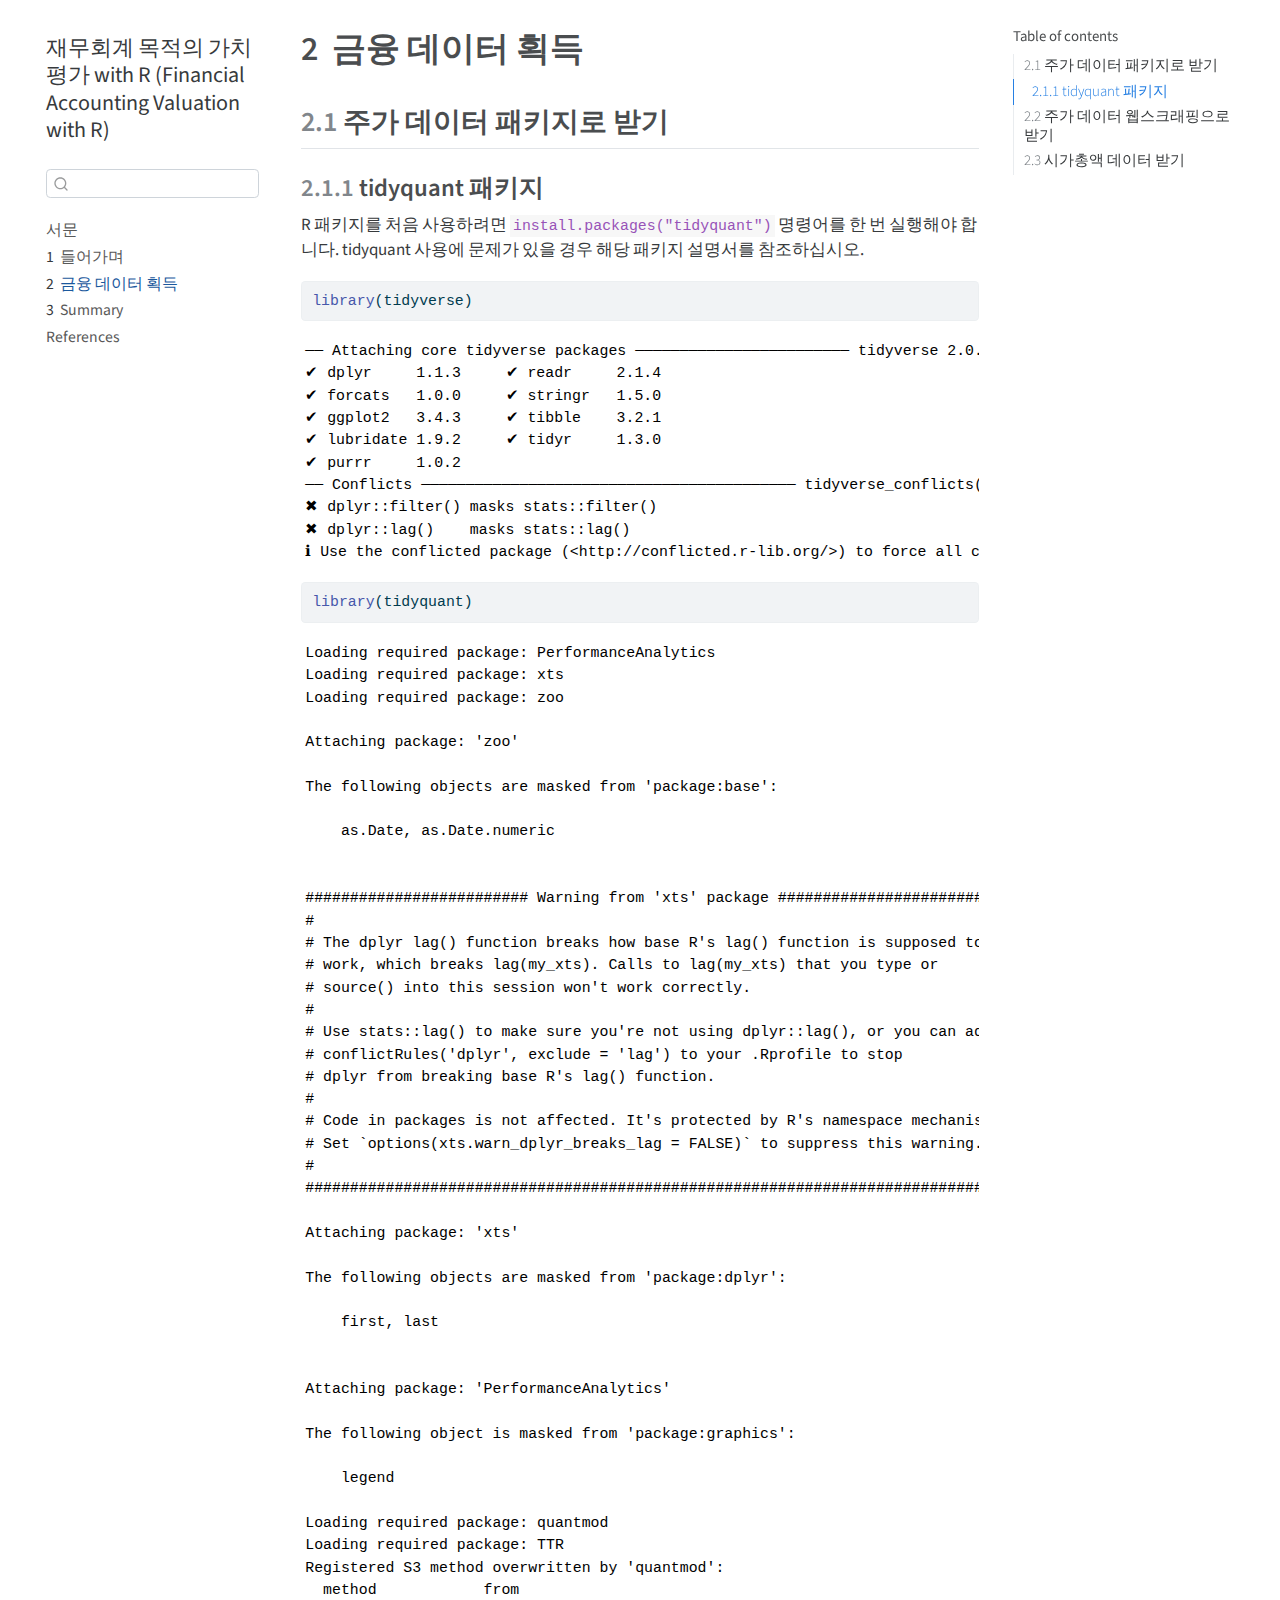
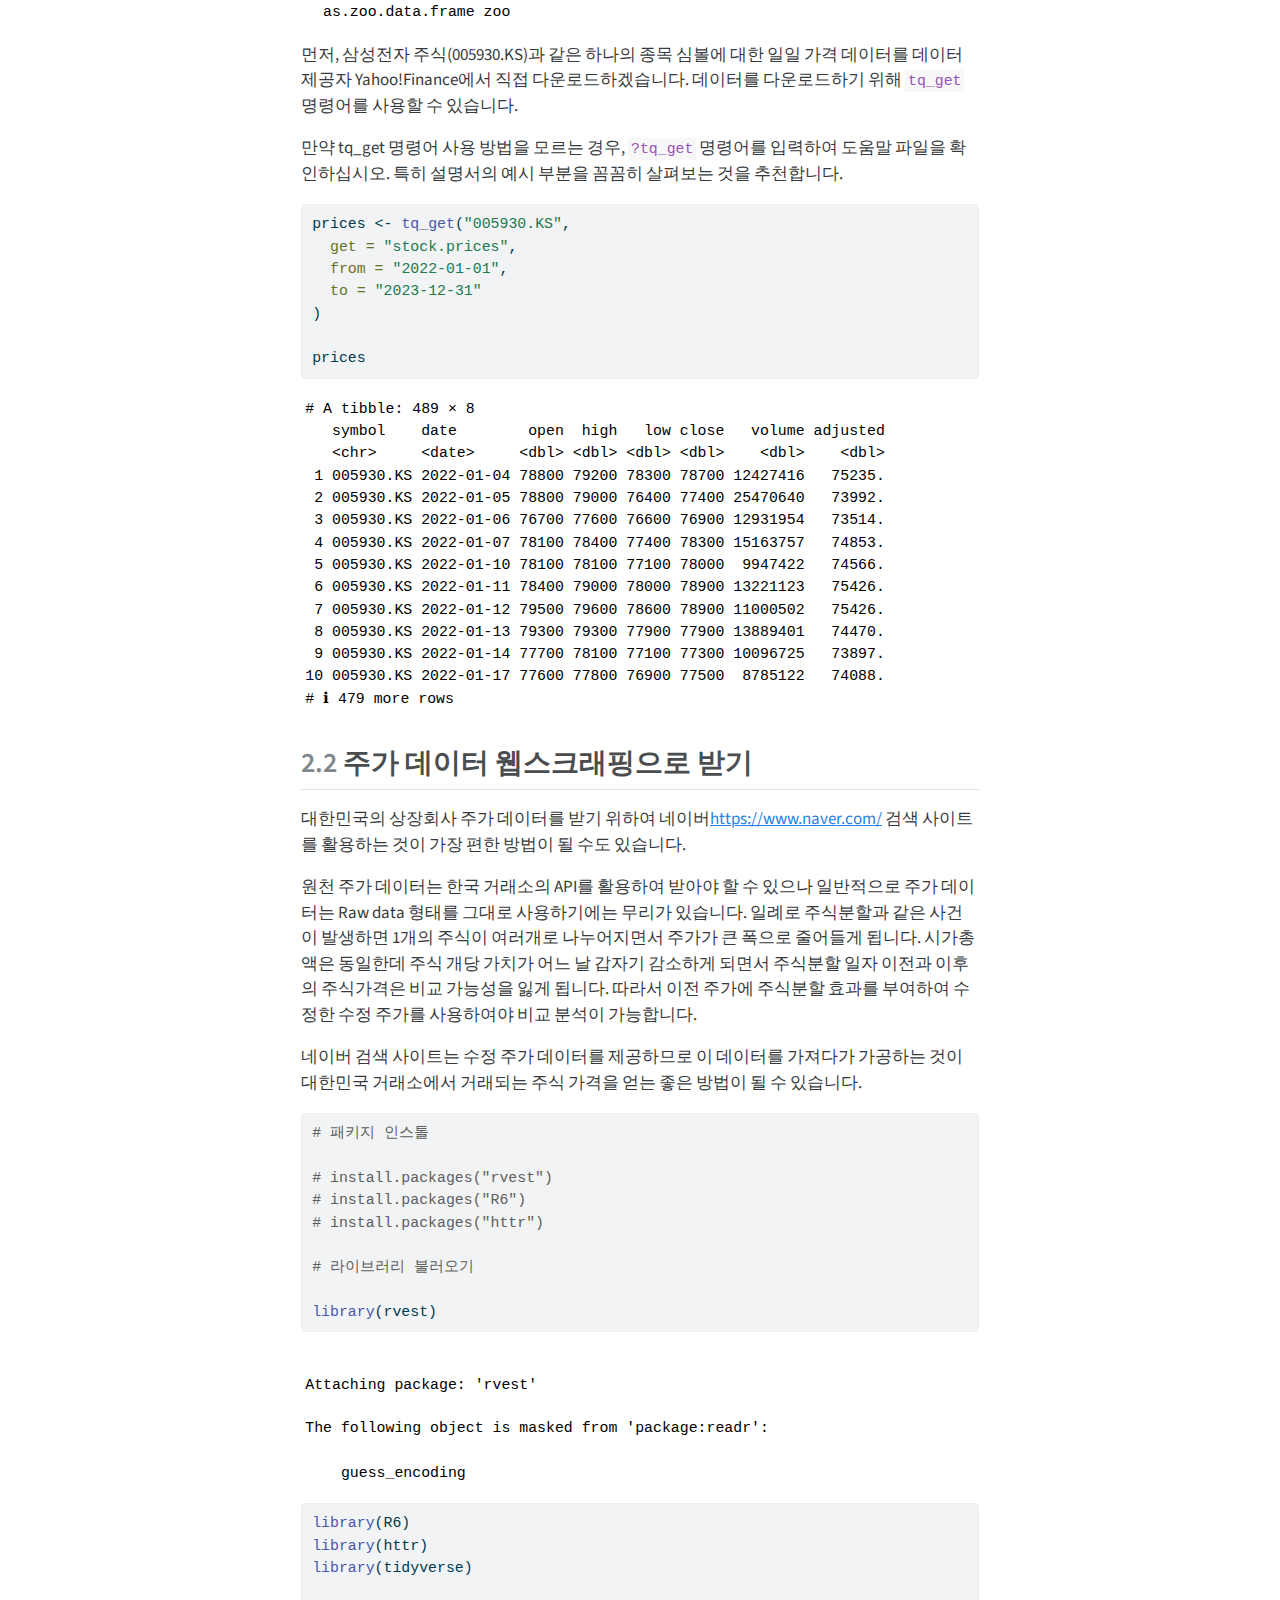
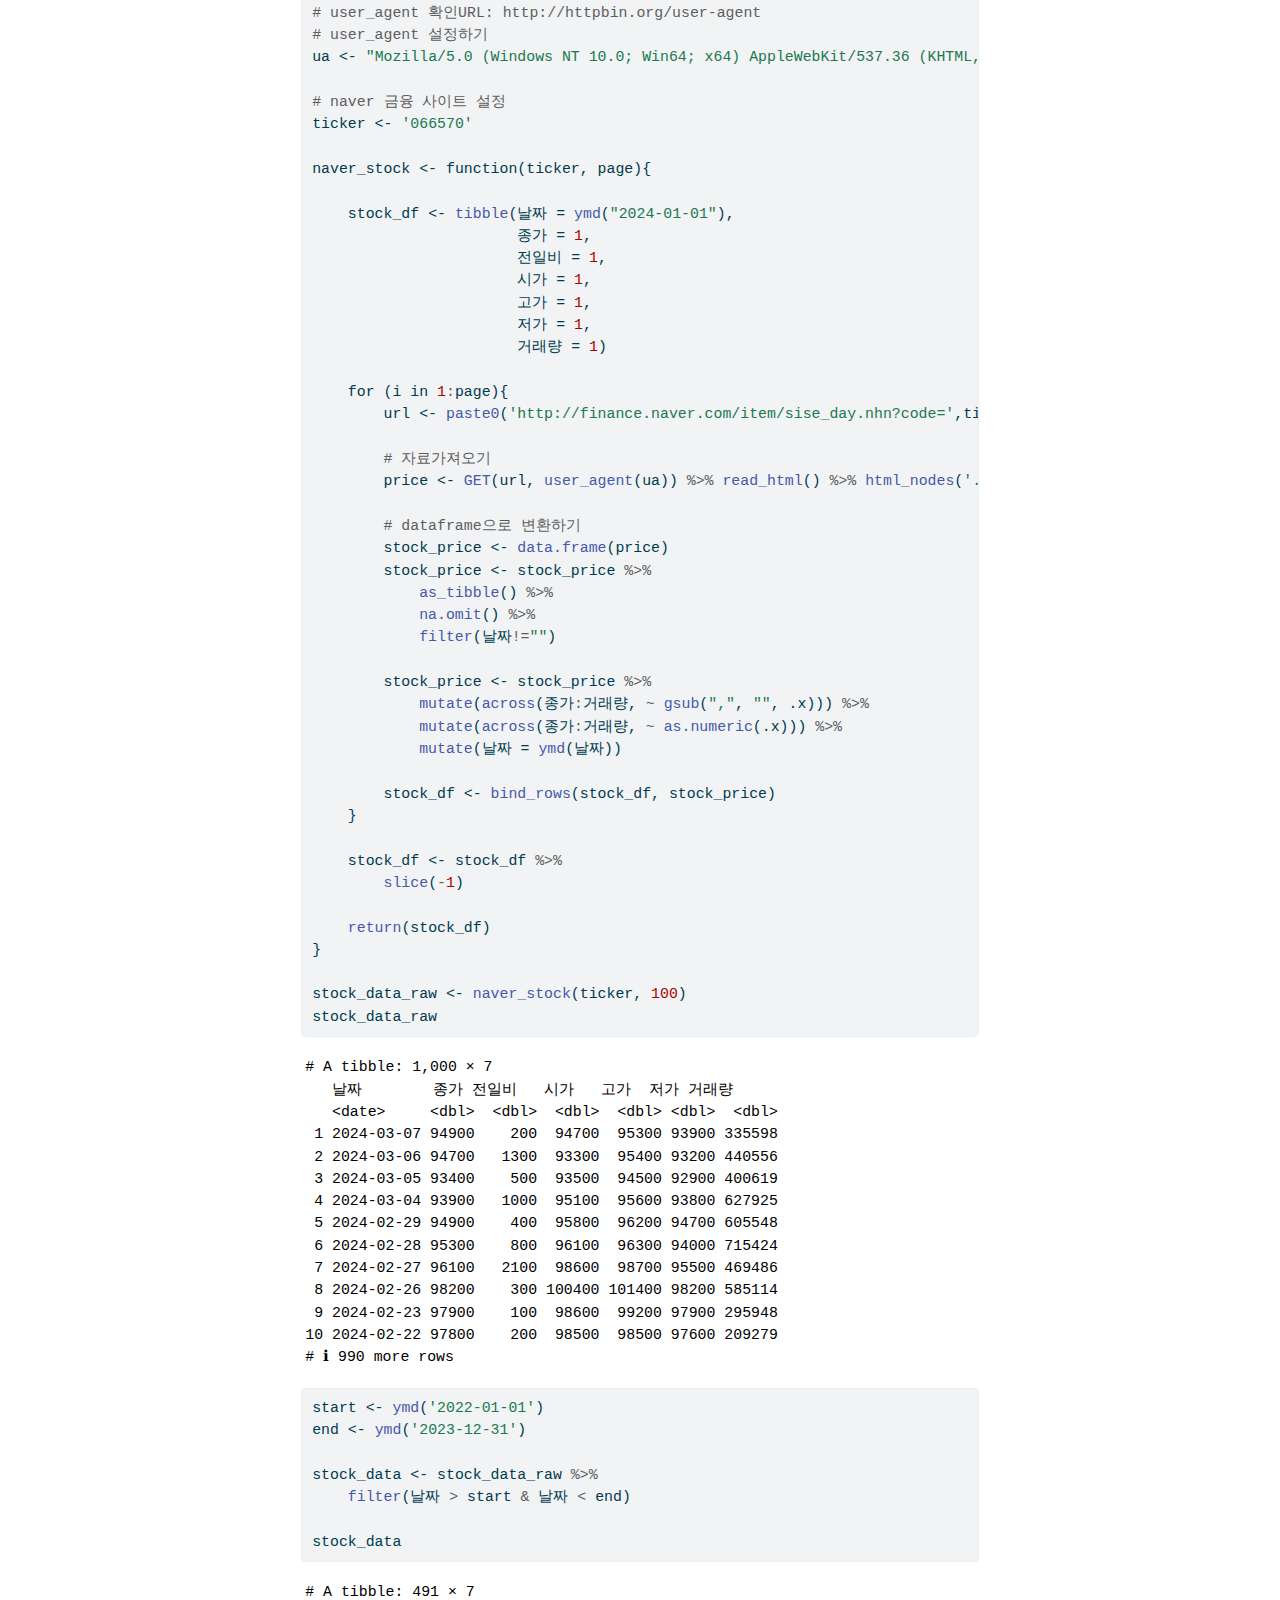
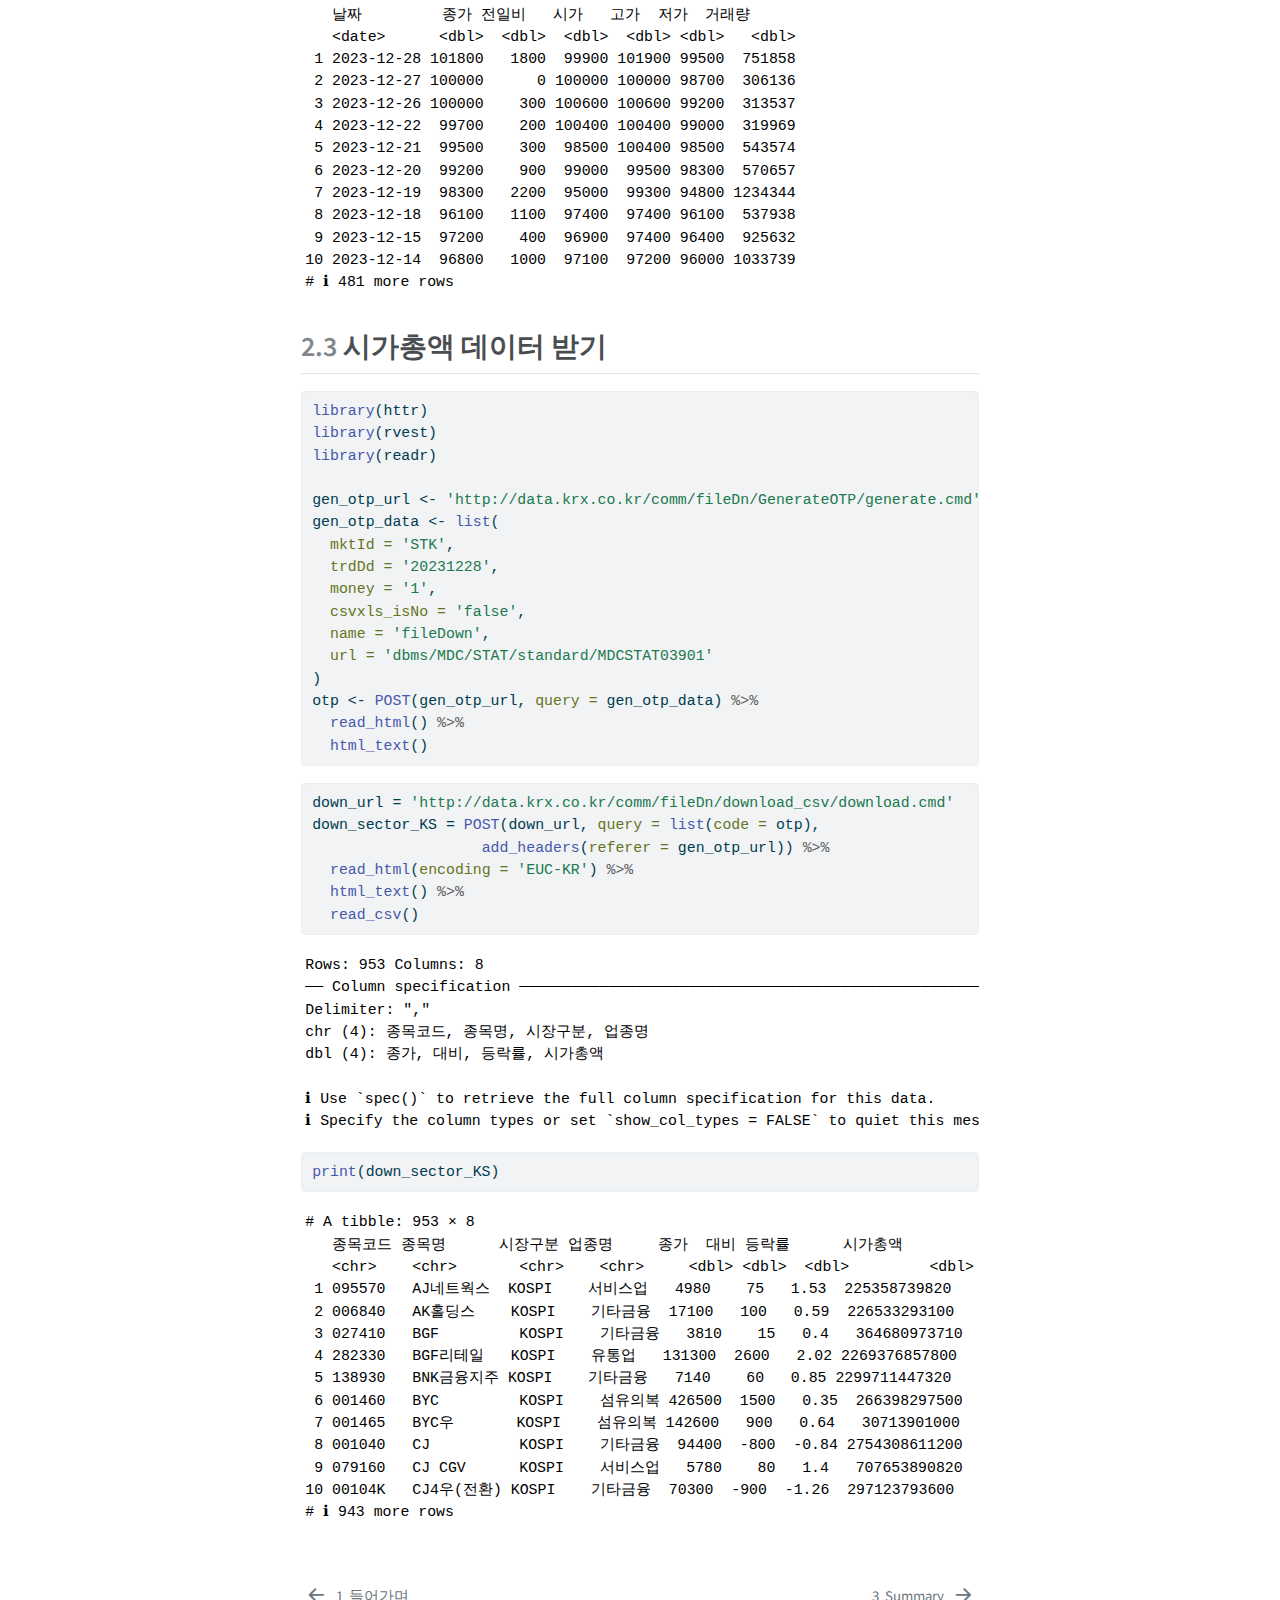
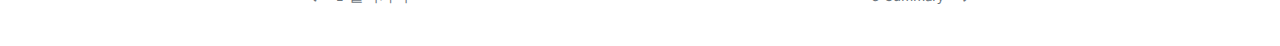
==== commit 17d09bff: "data" ====
--- a/docs/data.html
+++ b/docs/data.html
@@ -2,7 +2,7 @@
 <html xmlns="http://www.w3.org/1999/xhtml" lang="en" xml:lang="en"><head>
 
 <meta charset="utf-8">
-<meta name="generator" content="quarto-1.4.549">
+<meta name="generator" content="quarto-1.3.450">
 
 <meta name="viewport" content="width=device-width, initial-scale=1.0, user-scalable=yes">
 
@@ -22,7 +22,7 @@
 }
 /* CSS for syntax highlighting */
 pre > code.sourceCode { white-space: pre; position: relative; }
-pre > code.sourceCode > span { line-height: 1.25; }
+pre > code.sourceCode > span { display: inline-block; line-height: 1.25; }
 pre > code.sourceCode > span:empty { height: 1.2em; }
 .sourceCode { overflow: visible; }
 code.sourceCode > span { color: inherit; text-decoration: inherit; }
@@ -81,13 +81,7 @@
   "collapse-after": 3,
   "panel-placement": "start",
   "type": "textbox",
-  "limit": 50,
-  "keyboard-shortcut": [
-    "f",
-    "/",
-    "s"
-  ],
-  "show-item-context": false,
+  "limit": 20,
   "language": {
     "search-no-results-text": "No results",
     "search-matching-documents-text": "matching documents",
@@ -96,7 +90,6 @@
     "search-more-match-text": "more match in this document",
     "search-more-matches-text": "more matches in this document",
     "search-clear-button-title": "Clear",
-    "search-text-placeholder": "",
     "search-detached-cancel-button-title": "Cancel",
     "search-submit-button-title": "Submit",
     "search-label": "Search"
@@ -112,12 +105,12 @@
   <header id="quarto-header" class="headroom fixed-top">
   <nav class="quarto-secondary-nav">
     <div class="container-fluid d-flex">
-      <button type="button" class="quarto-btn-toggle btn" data-bs-toggle="collapse" data-bs-target=".quarto-sidebar-collapse-item" aria-controls="quarto-sidebar" aria-expanded="false" aria-label="Toggle sidebar navigation" onclick="if (window.quartoToggleHeadroom) { window.quartoToggleHeadroom(); }">
+      <button type="button" class="quarto-btn-toggle btn" data-bs-toggle="collapse" data-bs-target="#quarto-sidebar,#quarto-sidebar-glass" aria-controls="quarto-sidebar" aria-expanded="false" aria-label="Toggle sidebar navigation" onclick="if (window.quartoToggleHeadroom) { window.quartoToggleHeadroom(); }">
         <i class="bi bi-layout-text-sidebar-reverse"></i>
       </button>
-        <nav class="quarto-page-breadcrumbs" aria-label="breadcrumb"><ol class="breadcrumb"><li class="breadcrumb-item"><a href="./data.html"><span class="chapter-number">2</span>&nbsp; <span class="chapter-title">금융 데이터 획득</span></a></li></ol></nav>
-        <a class="flex-grow-1" role="button" data-bs-toggle="collapse" data-bs-target=".quarto-sidebar-collapse-item" aria-controls="quarto-sidebar" aria-expanded="false" aria-label="Toggle sidebar navigation" onclick="if (window.quartoToggleHeadroom) { window.quartoToggleHeadroom(); }">      
-        </a>
+      <nav class="quarto-page-breadcrumbs" aria-label="breadcrumb"><ol class="breadcrumb"><li class="breadcrumb-item"><a href="./data.html"><span class="chapter-number">2</span>&nbsp; <span class="chapter-title">금융 데이터 획득</span></a></li></ol></nav>
+      <a class="flex-grow-1" role="button" data-bs-toggle="collapse" data-bs-target="#quarto-sidebar,#quarto-sidebar-glass" aria-controls="quarto-sidebar" aria-expanded="false" aria-label="Toggle sidebar navigation" onclick="if (window.quartoToggleHeadroom) { window.quartoToggleHeadroom(); }">      
+      </a>
       <button type="button" class="btn quarto-search-button" aria-label="" onclick="window.quartoOpenSearch();">
         <i class="bi bi-search"></i>
       </button>
@@ -127,7 +120,7 @@
 <!-- content -->
 <div id="quarto-content" class="quarto-container page-columns page-rows-contents page-layout-article">
 <!-- sidebar -->
-  <nav id="quarto-sidebar" class="sidebar collapse collapse-horizontal quarto-sidebar-collapse-item sidebar-navigation floating overflow-auto">
+  <nav id="quarto-sidebar" class="sidebar collapse collapse-horizontal sidebar-navigation floating overflow-auto">
     <div class="pt-lg-2 mt-2 text-left sidebar-header">
     <div class="sidebar-title mb-0 py-0">
       <a href="./">재무회계 목적의 가치평가 with R (Financial Accounting Valuation with R)</a> 
@@ -173,7 +166,7 @@
     </ul>
     </div>
 </nav>
-<div id="quarto-sidebar-glass" class="quarto-sidebar-collapse-item" data-bs-toggle="collapse" data-bs-target=".quarto-sidebar-collapse-item"></div>
+<div id="quarto-sidebar-glass" data-bs-toggle="collapse" data-bs-target="#quarto-sidebar,#quarto-sidebar-glass"></div>
 <!-- margin-sidebar -->
     <div id="quarto-margin-sidebar" class="sidebar margin-sidebar">
         <nav id="TOC" role="doc-toc" class="toc-active">
@@ -207,9 +200,7 @@
   </div>
   
 
-
 </header>
-
 
 <section id="주가-데이터-패키지로-받기" class="level2" data-number="2.1">
 <h2 data-number="2.1" class="anchored" data-anchor-id="주가-데이터-패키지로-받기"><span class="header-section-number">2.1</span> 주가 데이터 패키지로 받기</h2>
@@ -220,10 +211,10 @@
 <div class="sourceCode cell-code" id="cb1"><pre class="sourceCode r code-with-copy"><code class="sourceCode r"><span id="cb1-1"><a href="#cb1-1" aria-hidden="true" tabindex="-1"></a><span class="fu">library</span>(tidyverse)</span></code><button title="Copy to Clipboard" class="code-copy-button"><i class="bi"></i></button></pre></div>
 <div class="cell-output cell-output-stderr">
 <pre><code>── Attaching core tidyverse packages ──────────────────────── tidyverse 2.0.0 ──
-✔ dplyr     1.1.4     ✔ readr     2.1.4
-✔ forcats   1.0.0     ✔ stringr   1.5.1
-✔ ggplot2   3.4.4     ✔ tibble    3.2.1
-✔ lubridate 1.9.3     ✔ tidyr     1.3.0
+✔ dplyr     1.1.3     ✔ readr     2.1.4
+✔ forcats   1.0.0     ✔ stringr   1.5.0
+✔ ggplot2   3.4.3     ✔ tibble    3.2.1
+✔ lubridate 1.9.2     ✔ tidyr     1.3.0
 ✔ purrr     1.0.2     
 ── Conflicts ────────────────────────────────────────── tidyverse_conflicts() ──
 ✖ dplyr::filter() masks stats::filter()
@@ -278,7 +269,7 @@
   as.zoo.data.frame zoo </code></pre>
 </div>
 </div>
-<p>먼저, Apple 주식 (AAPL)과 같은 하나의 종목 심볼에 대한 일일 가격 데이터를 데이터 제공자 Yahoo!Finance에서 직접 다운로드하겠습니다. 데이터를 다운로드하기 위해 <code>tq_get</code> 명령어를 사용할 수 있습니다.</p>
+<p>먼저, 삼성전자 주식(005930.KS)과 같은 하나의 종목 심볼에 대한 일일 가격 데이터를 데이터 제공자 Yahoo!Finance에서 직접 다운로드하겠습니다. 데이터를 다운로드하기 위해 <code>tq_get</code> 명령어를 사용할 수 있습니다.</p>
 <p>만약 tq_get 명령어 사용 방법을 모르는 경우, <code>?tq_get</code> 명령어를 입력하여 도움말 파일을 확인하십시오. 특히 설명서의 예시 부분을 꼼꼼히 살펴보는 것을 추천합니다.</p>
 <div class="cell">
 <div class="sourceCode cell-code" id="cb5"><pre class="sourceCode r code-with-copy"><code class="sourceCode r"><span id="cb5-1"><a href="#cb5-1" aria-hidden="true" tabindex="-1"></a>prices <span class="ot">&lt;-</span> <span class="fu">tq_get</span>(<span class="st">"005930.KS"</span>,</span>
@@ -379,10 +370,10 @@
 <span id="cb10-46"><a href="#cb10-46" aria-hidden="true" tabindex="-1"></a>    <span class="fu">return</span>(stock_df)</span>
 <span id="cb10-47"><a href="#cb10-47" aria-hidden="true" tabindex="-1"></a>}</span>
 <span id="cb10-48"><a href="#cb10-48" aria-hidden="true" tabindex="-1"></a></span>
-<span id="cb10-49"><a href="#cb10-49" aria-hidden="true" tabindex="-1"></a>stock_data_raw <span class="ot">&lt;-</span> <span class="fu">naver_stock</span>(ticker, <span class="dv">30</span>)</span>
+<span id="cb10-49"><a href="#cb10-49" aria-hidden="true" tabindex="-1"></a>stock_data_raw <span class="ot">&lt;-</span> <span class="fu">naver_stock</span>(ticker, <span class="dv">100</span>)</span>
 <span id="cb10-50"><a href="#cb10-50" aria-hidden="true" tabindex="-1"></a>stock_data_raw</span></code><button title="Copy to Clipboard" class="code-copy-button"><i class="bi"></i></button></pre></div>
 <div class="cell-output cell-output-stdout">
-<pre><code># A tibble: 300 × 7
+<pre><code># A tibble: 1,000 × 7
    날짜        종가 전일비   시가   고가  저가 거래량
    &lt;date&gt;     &lt;dbl&gt;  &lt;dbl&gt;  &lt;dbl&gt;  &lt;dbl&gt; &lt;dbl&gt;  &lt;dbl&gt;
  1 2024-03-07 94900    200  94700  95300 93900 335598
@@ -395,7 +386,7 @@
  8 2024-02-26 98200    300 100400 101400 98200 585114
  9 2024-02-23 97900    100  98600  99200 97900 295948
 10 2024-02-22 97800    200  98500  98500 97600 209279
-# ℹ 290 more rows</code></pre>
+# ℹ 990 more rows</code></pre>
 </div>
 <div class="sourceCode cell-code" id="cb12"><pre class="sourceCode r code-with-copy"><code class="sourceCode r"><span id="cb12-1"><a href="#cb12-1" aria-hidden="true" tabindex="-1"></a>start <span class="ot">&lt;-</span> <span class="fu">ymd</span>(<span class="st">'2022-01-01'</span>)</span>
 <span id="cb12-2"><a href="#cb12-2" aria-hidden="true" tabindex="-1"></a>end <span class="ot">&lt;-</span> <span class="fu">ymd</span>(<span class="st">'2023-12-31'</span>)</span>
@@ -405,7 +396,7 @@
 <span id="cb12-6"><a href="#cb12-6" aria-hidden="true" tabindex="-1"></a></span>
 <span id="cb12-7"><a href="#cb12-7" aria-hidden="true" tabindex="-1"></a>stock_data</span></code><button title="Copy to Clipboard" class="code-copy-button"><i class="bi"></i></button></pre></div>
 <div class="cell-output cell-output-stdout">
-<pre><code># A tibble: 255 × 7
+<pre><code># A tibble: 491 × 7
    날짜         종가 전일비   시가   고가  저가  거래량
    &lt;date&gt;      &lt;dbl&gt;  &lt;dbl&gt;  &lt;dbl&gt;  &lt;dbl&gt; &lt;dbl&gt;   &lt;dbl&gt;
  1 2023-12-28 101800   1800  99900 101900 99500  751858
@@ -418,61 +409,37 @@
  8 2023-12-18  96100   1100  97400  97400 96100  537938
  9 2023-12-15  97200    400  96900  97400 96400  925632
 10 2023-12-14  96800   1000  97100  97200 96000 1033739
-# ℹ 245 more rows</code></pre>
-</div>
-</div>
-<div class="cell">
-<div class="sourceCode cell-code" id="cb14"><pre class="sourceCode r code-with-copy"><code class="sourceCode r"><span id="cb14-1"><a href="#cb14-1" aria-hidden="true" tabindex="-1"></a><span class="co"># rvest 패키지를 설치하고 라이브러리를 불러옵니다.</span></span>
-<span id="cb14-2"><a href="#cb14-2" aria-hidden="true" tabindex="-1"></a><span class="co"># install.packages("rvest")</span></span>
-<span id="cb14-3"><a href="#cb14-3" aria-hidden="true" tabindex="-1"></a><span class="fu">library</span>(rvest)</span>
-<span id="cb14-4"><a href="#cb14-4" aria-hidden="true" tabindex="-1"></a></span>
-<span id="cb14-5"><a href="#cb14-5" aria-hidden="true" tabindex="-1"></a><span class="co"># 한국거래소 웹사이트의 특정 페이지 URL을 설정합니다.</span></span>
-<span id="cb14-6"><a href="#cb14-6" aria-hidden="true" tabindex="-1"></a>krx_url <span class="ot">&lt;-</span> <span class="st">"http://data.krx.co.kr/contents/MDC/MAIN/main/index.cmd?locale=en"</span></span>
-<span id="cb14-7"><a href="#cb14-7" aria-hidden="true" tabindex="-1"></a></span>
-<span id="cb14-8"><a href="#cb14-8" aria-hidden="true" tabindex="-1"></a><span class="co"># 해당 페이지의 HTML을 읽어옵니다.</span></span>
-<span id="cb14-9"><a href="#cb14-9" aria-hidden="true" tabindex="-1"></a>page <span class="ot">&lt;-</span> <span class="fu">read_html</span>(krx_url)</span>
-<span id="cb14-10"><a href="#cb14-10" aria-hidden="true" tabindex="-1"></a></span>
-<span id="cb14-11"><a href="#cb14-11" aria-hidden="true" tabindex="-1"></a><span class="co"># 원하는 데이터가 포함된 HTML 요소를 찾아내어 내용을 추출합니다.</span></span>
-<span id="cb14-12"><a href="#cb14-12" aria-hidden="true" tabindex="-1"></a><span class="co"># 이 예시에서는 실제 웹사이트의 구조를 알아야 정확한 선택자(selector)를 사용할 수 있습니다.</span></span>
-<span id="cb14-13"><a href="#cb14-13" aria-hidden="true" tabindex="-1"></a>issued_shares <span class="ot">&lt;-</span> page <span class="sc">%&gt;%</span></span>
-<span id="cb14-14"><a href="#cb14-14" aria-hidden="true" tabindex="-1"></a>  <span class="fu">html_nodes</span>(<span class="st">"적절한 선택자"</span>) <span class="sc">%&gt;%</span></span>
-<span id="cb14-15"><a href="#cb14-15" aria-hidden="true" tabindex="-1"></a>  <span class="fu">html_text</span>()</span>
-<span id="cb14-16"><a href="#cb14-16" aria-hidden="true" tabindex="-1"></a></span>
-<span id="cb14-17"><a href="#cb14-17" aria-hidden="true" tabindex="-1"></a><span class="co"># 추출한 데이터를 출력합니다.</span></span>
-<span id="cb14-18"><a href="#cb14-18" aria-hidden="true" tabindex="-1"></a><span class="fu">print</span>(issued_shares)</span></code><button title="Copy to Clipboard" class="code-copy-button"><i class="bi"></i></button></pre></div>
-<div class="cell-output cell-output-stdout">
-<pre><code>character(0)</code></pre>
+# ℹ 481 more rows</code></pre>
 </div>
 </div>
 </section>
 <section id="시가총액-데이터-받기" class="level2" data-number="2.3">
 <h2 data-number="2.3" class="anchored" data-anchor-id="시가총액-데이터-받기"><span class="header-section-number">2.3</span> 시가총액 데이터 받기</h2>
 <div class="cell">
-<div class="sourceCode cell-code" id="cb16"><pre class="sourceCode r code-with-copy"><code class="sourceCode r"><span id="cb16-1"><a href="#cb16-1" aria-hidden="true" tabindex="-1"></a><span class="fu">library</span>(httr)</span>
-<span id="cb16-2"><a href="#cb16-2" aria-hidden="true" tabindex="-1"></a><span class="fu">library</span>(rvest)</span>
-<span id="cb16-3"><a href="#cb16-3" aria-hidden="true" tabindex="-1"></a><span class="fu">library</span>(readr)</span>
-<span id="cb16-4"><a href="#cb16-4" aria-hidden="true" tabindex="-1"></a></span>
-<span id="cb16-5"><a href="#cb16-5" aria-hidden="true" tabindex="-1"></a>gen_otp_url <span class="ot">=</span></span>
-<span id="cb16-6"><a href="#cb16-6" aria-hidden="true" tabindex="-1"></a>  <span class="st">'http://data.krx.co.kr/comm/fileDn/GenerateOTP/generate.cmd'</span></span>
-<span id="cb16-7"><a href="#cb16-7" aria-hidden="true" tabindex="-1"></a>gen_otp_data <span class="ot">=</span> <span class="fu">list</span>(</span>
-<span id="cb16-8"><a href="#cb16-8" aria-hidden="true" tabindex="-1"></a>  <span class="at">mktId =</span> <span class="st">'STK'</span>,</span>
-<span id="cb16-9"><a href="#cb16-9" aria-hidden="true" tabindex="-1"></a>  <span class="at">trdDd =</span> <span class="st">'20231228'</span>,</span>
-<span id="cb16-10"><a href="#cb16-10" aria-hidden="true" tabindex="-1"></a>  <span class="at">money =</span> <span class="st">'1'</span>,</span>
-<span id="cb16-11"><a href="#cb16-11" aria-hidden="true" tabindex="-1"></a>  <span class="at">csvxls_isNo =</span> <span class="st">'false'</span>,</span>
-<span id="cb16-12"><a href="#cb16-12" aria-hidden="true" tabindex="-1"></a>  <span class="at">name =</span> <span class="st">'fileDown'</span>,</span>
-<span id="cb16-13"><a href="#cb16-13" aria-hidden="true" tabindex="-1"></a>  <span class="at">url =</span> <span class="st">'dbms/MDC/STAT/standard/MDCSTAT03901'</span></span>
-<span id="cb16-14"><a href="#cb16-14" aria-hidden="true" tabindex="-1"></a>)</span>
-<span id="cb16-15"><a href="#cb16-15" aria-hidden="true" tabindex="-1"></a>otp <span class="ot">=</span> <span class="fu">POST</span>(gen_otp_url, <span class="at">query =</span> gen_otp_data) <span class="sc">%&gt;%</span></span>
-<span id="cb16-16"><a href="#cb16-16" aria-hidden="true" tabindex="-1"></a>  <span class="fu">read_html</span>() <span class="sc">%&gt;%</span></span>
-<span id="cb16-17"><a href="#cb16-17" aria-hidden="true" tabindex="-1"></a>  <span class="fu">html_text</span>()</span></code><button title="Copy to Clipboard" class="code-copy-button"><i class="bi"></i></button></pre></div>
+<div class="sourceCode cell-code" id="cb14"><pre class="sourceCode r code-with-copy"><code class="sourceCode r"><span id="cb14-1"><a href="#cb14-1" aria-hidden="true" tabindex="-1"></a><span class="fu">library</span>(httr)</span>
+<span id="cb14-2"><a href="#cb14-2" aria-hidden="true" tabindex="-1"></a><span class="fu">library</span>(rvest)</span>
+<span id="cb14-3"><a href="#cb14-3" aria-hidden="true" tabindex="-1"></a><span class="fu">library</span>(readr)</span>
+<span id="cb14-4"><a href="#cb14-4" aria-hidden="true" tabindex="-1"></a></span>
+<span id="cb14-5"><a href="#cb14-5" aria-hidden="true" tabindex="-1"></a>gen_otp_url <span class="ot">&lt;-</span> <span class="st">'http://data.krx.co.kr/comm/fileDn/GenerateOTP/generate.cmd'</span></span>
+<span id="cb14-6"><a href="#cb14-6" aria-hidden="true" tabindex="-1"></a>gen_otp_data <span class="ot">&lt;-</span> <span class="fu">list</span>(</span>
+<span id="cb14-7"><a href="#cb14-7" aria-hidden="true" tabindex="-1"></a>  <span class="at">mktId =</span> <span class="st">'STK'</span>,</span>
+<span id="cb14-8"><a href="#cb14-8" aria-hidden="true" tabindex="-1"></a>  <span class="at">trdDd =</span> <span class="st">'20231228'</span>,</span>
+<span id="cb14-9"><a href="#cb14-9" aria-hidden="true" tabindex="-1"></a>  <span class="at">money =</span> <span class="st">'1'</span>,</span>
+<span id="cb14-10"><a href="#cb14-10" aria-hidden="true" tabindex="-1"></a>  <span class="at">csvxls_isNo =</span> <span class="st">'false'</span>,</span>
+<span id="cb14-11"><a href="#cb14-11" aria-hidden="true" tabindex="-1"></a>  <span class="at">name =</span> <span class="st">'fileDown'</span>,</span>
+<span id="cb14-12"><a href="#cb14-12" aria-hidden="true" tabindex="-1"></a>  <span class="at">url =</span> <span class="st">'dbms/MDC/STAT/standard/MDCSTAT03901'</span></span>
+<span id="cb14-13"><a href="#cb14-13" aria-hidden="true" tabindex="-1"></a>)</span>
+<span id="cb14-14"><a href="#cb14-14" aria-hidden="true" tabindex="-1"></a>otp <span class="ot">&lt;-</span> <span class="fu">POST</span>(gen_otp_url, <span class="at">query =</span> gen_otp_data) <span class="sc">%&gt;%</span></span>
+<span id="cb14-15"><a href="#cb14-15" aria-hidden="true" tabindex="-1"></a>  <span class="fu">read_html</span>() <span class="sc">%&gt;%</span></span>
+<span id="cb14-16"><a href="#cb14-16" aria-hidden="true" tabindex="-1"></a>  <span class="fu">html_text</span>()</span></code><button title="Copy to Clipboard" class="code-copy-button"><i class="bi"></i></button></pre></div>
 </div>
 <div class="cell">
-<div class="sourceCode cell-code" id="cb17"><pre class="sourceCode r code-with-copy"><code class="sourceCode r"><span id="cb17-1"><a href="#cb17-1" aria-hidden="true" tabindex="-1"></a>down_url <span class="ot">=</span> <span class="st">'http://data.krx.co.kr/comm/fileDn/download_csv/download.cmd'</span></span>
-<span id="cb17-2"><a href="#cb17-2" aria-hidden="true" tabindex="-1"></a>down_sector_KS <span class="ot">=</span> <span class="fu">POST</span>(down_url, <span class="at">query =</span> <span class="fu">list</span>(<span class="at">code =</span> otp),</span>
-<span id="cb17-3"><a href="#cb17-3" aria-hidden="true" tabindex="-1"></a>                   <span class="fu">add_headers</span>(<span class="at">referer =</span> gen_otp_url)) <span class="sc">%&gt;%</span></span>
-<span id="cb17-4"><a href="#cb17-4" aria-hidden="true" tabindex="-1"></a>  <span class="fu">read_html</span>(<span class="at">encoding =</span> <span class="st">'EUC-KR'</span>) <span class="sc">%&gt;%</span></span>
-<span id="cb17-5"><a href="#cb17-5" aria-hidden="true" tabindex="-1"></a>  <span class="fu">html_text</span>() <span class="sc">%&gt;%</span></span>
-<span id="cb17-6"><a href="#cb17-6" aria-hidden="true" tabindex="-1"></a>  <span class="fu">read_csv</span>()</span></code><button title="Copy to Clipboard" class="code-copy-button"><i class="bi"></i></button></pre></div>
+<div class="sourceCode cell-code" id="cb15"><pre class="sourceCode r code-with-copy"><code class="sourceCode r"><span id="cb15-1"><a href="#cb15-1" aria-hidden="true" tabindex="-1"></a>down_url <span class="ot">=</span> <span class="st">'http://data.krx.co.kr/comm/fileDn/download_csv/download.cmd'</span></span>
+<span id="cb15-2"><a href="#cb15-2" aria-hidden="true" tabindex="-1"></a>down_sector_KS <span class="ot">=</span> <span class="fu">POST</span>(down_url, <span class="at">query =</span> <span class="fu">list</span>(<span class="at">code =</span> otp),</span>
+<span id="cb15-3"><a href="#cb15-3" aria-hidden="true" tabindex="-1"></a>                   <span class="fu">add_headers</span>(<span class="at">referer =</span> gen_otp_url)) <span class="sc">%&gt;%</span></span>
+<span id="cb15-4"><a href="#cb15-4" aria-hidden="true" tabindex="-1"></a>  <span class="fu">read_html</span>(<span class="at">encoding =</span> <span class="st">'EUC-KR'</span>) <span class="sc">%&gt;%</span></span>
+<span id="cb15-5"><a href="#cb15-5" aria-hidden="true" tabindex="-1"></a>  <span class="fu">html_text</span>() <span class="sc">%&gt;%</span></span>
+<span id="cb15-6"><a href="#cb15-6" aria-hidden="true" tabindex="-1"></a>  <span class="fu">read_csv</span>()</span></code><button title="Copy to Clipboard" class="code-copy-button"><i class="bi"></i></button></pre></div>
 <div class="cell-output cell-output-stderr">
 <pre><code>Rows: 953 Columns: 8
 ── Column specification ────────────────────────────────────────────────────────
@@ -483,7 +450,7 @@
 ℹ Use `spec()` to retrieve the full column specification for this data.
 ℹ Specify the column types or set `show_col_types = FALSE` to quiet this message.</code></pre>
 </div>
-<div class="sourceCode cell-code" id="cb19"><pre class="sourceCode r code-with-copy"><code class="sourceCode r"><span id="cb19-1"><a href="#cb19-1" aria-hidden="true" tabindex="-1"></a><span class="fu">print</span>(down_sector_KS)</span></code><button title="Copy to Clipboard" class="code-copy-button"><i class="bi"></i></button></pre></div>
+<div class="sourceCode cell-code" id="cb17"><pre class="sourceCode r code-with-copy"><code class="sourceCode r"><span id="cb17-1"><a href="#cb17-1" aria-hidden="true" tabindex="-1"></a><span class="fu">print</span>(down_sector_KS)</span></code><button title="Copy to Clipboard" class="code-copy-button"><i class="bi"></i></button></pre></div>
 <div class="cell-output cell-output-stdout">
 <pre><code># A tibble: 953 × 8
    종목코드 종목명      시장구분 업종명     종가  대비 등락률      시가총액
@@ -585,9 +552,10 @@
     // clear code selection
     e.clearSelection();
   });
-  function tippyHover(el, contentFn, onTriggerFn, onUntriggerFn) {
+  function tippyHover(el, contentFn) {
     const config = {
       allowHTML: true,
+      content: contentFn,
       maxWidth: 500,
       delay: 100,
       arrow: false,
@@ -597,17 +565,8 @@
       interactive: true,
       interactiveBorder: 10,
       theme: 'quarto',
-      placement: 'bottom-start',
+      placement: 'bottom-start'
     };
-    if (contentFn) {
-      config.content = contentFn;
-    }
-    if (onTriggerFn) {
-      config.onTrigger = onTriggerFn;
-    }
-    if (onUntriggerFn) {
-      config.onUntrigger = onUntriggerFn;
-    }
     window.tippy(el, config); 
   }
   const noterefs = window.document.querySelectorAll('a[role="doc-noteref"]');
@@ -620,125 +579,6 @@
       const id = href.replace(/^#\/?/, "");
       const note = window.document.getElementById(id);
       return note.innerHTML;
-    });
-  }
-  const xrefs = window.document.querySelectorAll('a.quarto-xref');
-  const processXRef = (id, note) => {
-    // Strip column container classes
-    const stripColumnClz = (el) => {
-      el.classList.remove("page-full", "page-columns");
-      if (el.children) {
-        for (const child of el.children) {
-          stripColumnClz(child);
-        }
-      }
-    }
-    stripColumnClz(note)
-    if (id === null || id.startsWith('sec-')) {
-      // Special case sections, only their first couple elements
-      const container = document.createElement("div");
-      if (note.children && note.children.length > 2) {
-        container.appendChild(note.children[0].cloneNode(true));
-        for (let i = 1; i < note.children.length; i++) {
-          const child = note.children[i];
-          if (child.tagName === "P" && child.innerText === "") {
-            continue;
-          } else {
-            container.appendChild(child.cloneNode(true));
-            break;
-          }
-        }
-        if (window.Quarto?.typesetMath) {
-          window.Quarto.typesetMath(container);
-        }
-        return container.innerHTML
-      } else {
-        if (window.Quarto?.typesetMath) {
-          window.Quarto.typesetMath(note);
-        }
-        return note.innerHTML;
-      }
-    } else {
-      // Remove any anchor links if they are present
-      const anchorLink = note.querySelector('a.anchorjs-link');
-      if (anchorLink) {
-        anchorLink.remove();
-      }
-      if (window.Quarto?.typesetMath) {
-        window.Quarto.typesetMath(note);
-      }
-      // TODO in 1.5, we should make sure this works without a callout special case
-      if (note.classList.contains("callout")) {
-        return note.outerHTML;
-      } else {
-        return note.innerHTML;
-      }
-    }
-  }
-  for (var i=0; i<xrefs.length; i++) {
-    const xref = xrefs[i];
-    tippyHover(xref, undefined, function(instance) {
-      instance.disable();
-      let url = xref.getAttribute('href');
-      let hash = undefined; 
-      if (url.startsWith('#')) {
-        hash = url;
-      } else {
-        try { hash = new URL(url).hash; } catch {}
-      }
-      if (hash) {
-        const id = hash.replace(/^#\/?/, "");
-        const note = window.document.getElementById(id);
-        if (note !== null) {
-          try {
-            const html = processXRef(id, note.cloneNode(true));
-            instance.setContent(html);
-          } finally {
-            instance.enable();
-            instance.show();
-          }
-        } else {
-          // See if we can fetch this
-          fetch(url.split('#')[0])
-          .then(res => res.text())
-          .then(html => {
-            const parser = new DOMParser();
-            const htmlDoc = parser.parseFromString(html, "text/html");
-            const note = htmlDoc.getElementById(id);
-            if (note !== null) {
-              const html = processXRef(id, note);
-              instance.setContent(html);
-            } 
-          }).finally(() => {
-            instance.enable();
-            instance.show();
-          });
-        }
-      } else {
-        // See if we can fetch a full url (with no hash to target)
-        // This is a special case and we should probably do some content thinning / targeting
-        fetch(url)
-        .then(res => res.text())
-        .then(html => {
-          const parser = new DOMParser();
-          const htmlDoc = parser.parseFromString(html, "text/html");
-          const note = htmlDoc.querySelector('main.content');
-          if (note !== null) {
-            // This should only happen for chapter cross references
-            // (since there is no id in the URL)
-            // remove the first header
-            if (note.children.length > 0 && note.children[0].tagName === "HEADER") {
-              note.children[0].remove();
-            }
-            const html = processXRef(null, note);
-            instance.setContent(html);
-          } 
-        }).finally(() => {
-          instance.enable();
-          instance.show();
-        });
-      }
-    }, function(instance) {
     });
   }
       let selectedAnnoteEl;
@@ -782,7 +622,6 @@
             }
             div.style.top = top - 2 + "px";
             div.style.height = height + 4 + "px";
-            div.style.left = 0;
             let gutterDiv = window.document.getElementById("code-annotation-line-highlight-gutter");
             if (gutterDiv === null) {
               gutterDiv = window.document.createElement("div");
@@ -808,32 +647,6 @@
         });
         selectedAnnoteEl = undefined;
       };
-        // Handle positioning of the toggle
-    window.addEventListener(
-      "resize",
-      throttle(() => {
-        elRect = undefined;
-        if (selectedAnnoteEl) {
-          selectCodeLines(selectedAnnoteEl);
-        }
-      }, 10)
-    );
-    function throttle(fn, ms) {
-    let throttle = false;
-    let timer;
-      return (...args) => {
-        if(!throttle) { // first call gets through
-            fn.apply(this, args);
-            throttle = true;
-        } else { // all the others get throttled
-            if(timer) clearTimeout(timer); // cancel #2
-            timer = setTimeout(() => {
-              fn.apply(this, args);
-              timer = throttle = false;
-            }, ms);
-        }
-      };
-    }
       // Attach click handler to the DT
       const annoteDls = window.document.querySelectorAll('dt[data-target-cell]');
       for (const annoteDlNode of annoteDls) {
@@ -895,12 +708,12 @@
 </script>
 <nav class="page-navigation">
   <div class="nav-page nav-page-previous">
-      <a href="./intro.html" class="pagination-link  aria-label=" &lt;span="">
+      <a href="./intro.html" class="pagination-link">
         <i class="bi bi-arrow-left-short"></i> <span class="nav-page-text"><span class="chapter-number">1</span>&nbsp; <span class="chapter-title">들어가며</span></span>
       </a>          
   </div>
   <div class="nav-page nav-page-next">
-      <a href="./summary.html" class="pagination-link" aria-label="<span class='chapter-number'>3</span>&nbsp; <span class='chapter-title'>Summary</span>">
+      <a href="./summary.html" class="pagination-link">
         <span class="nav-page-text"><span class="chapter-number">3</span>&nbsp; <span class="chapter-title">Summary</span></span> <i class="bi bi-arrow-right-short"></i>
       </a>
   </div>
@@ -909,5 +722,4 @@
 
 
 
-
 </body></html>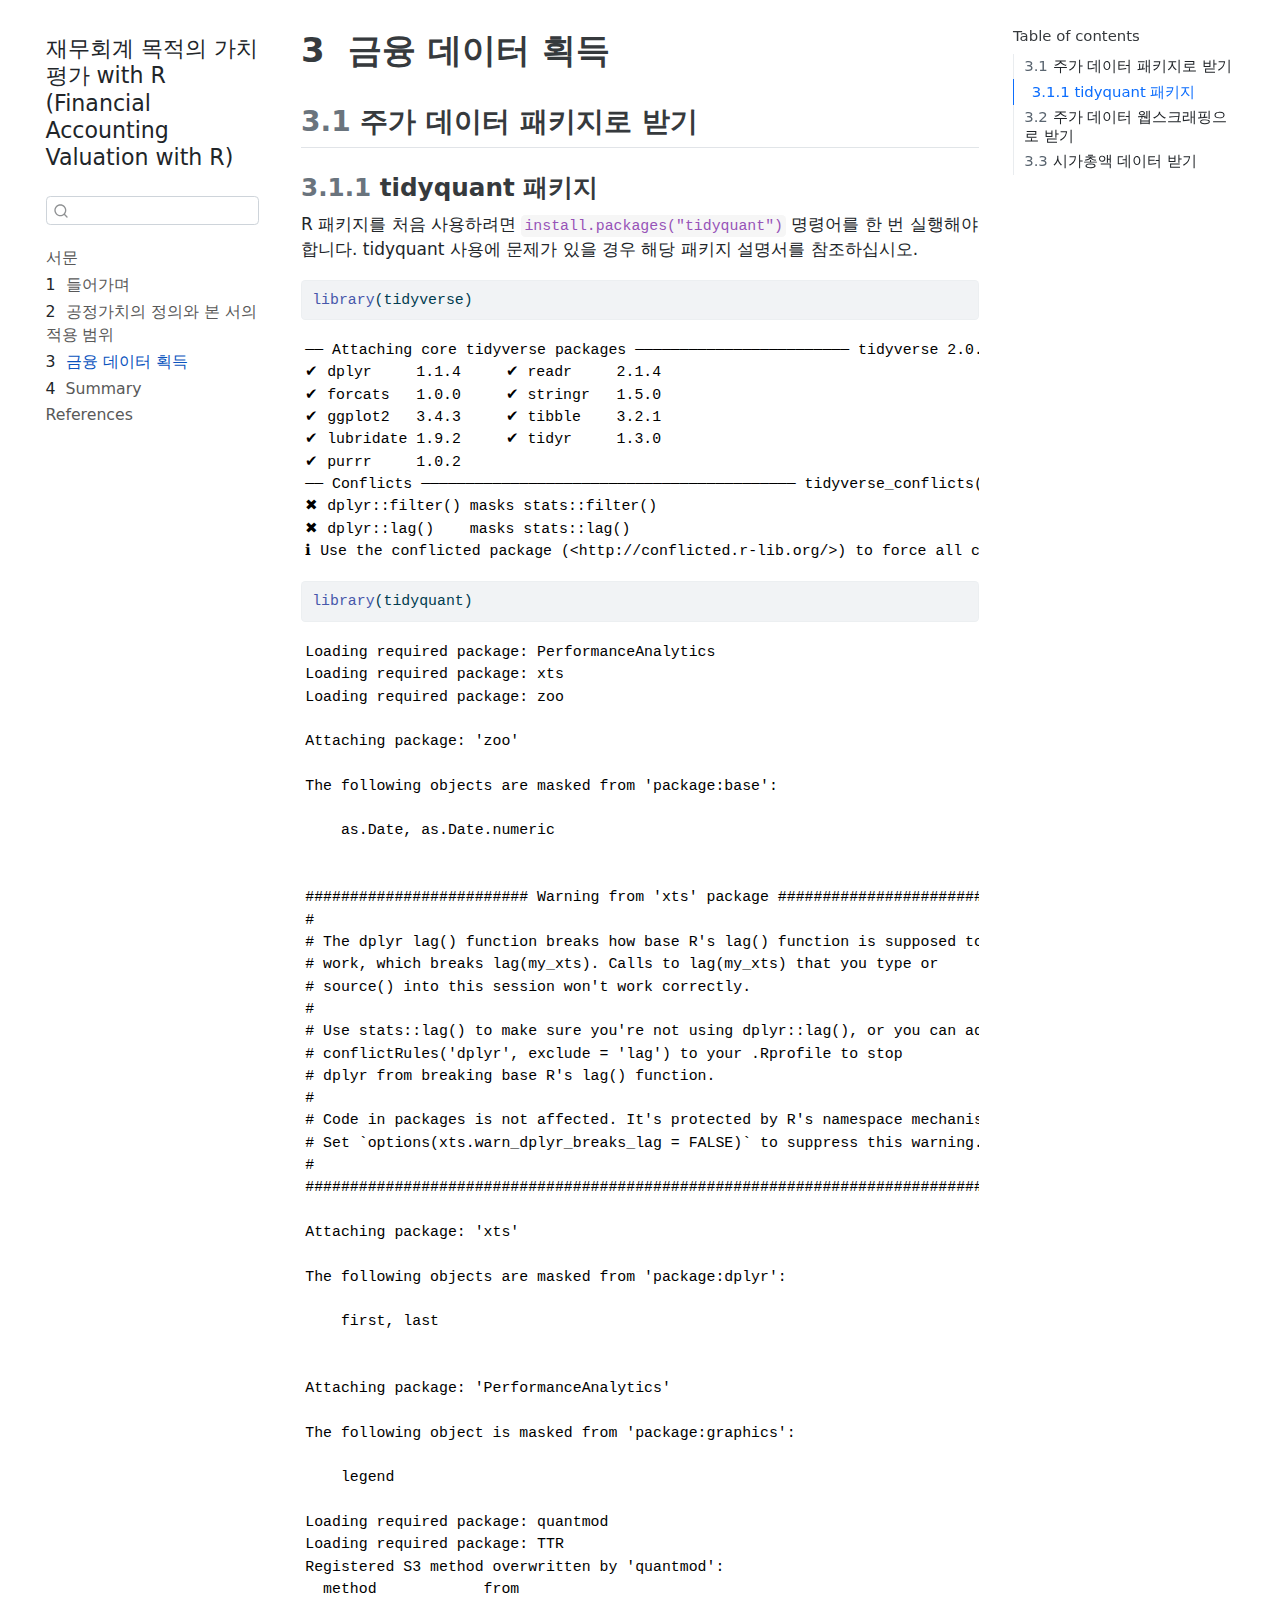
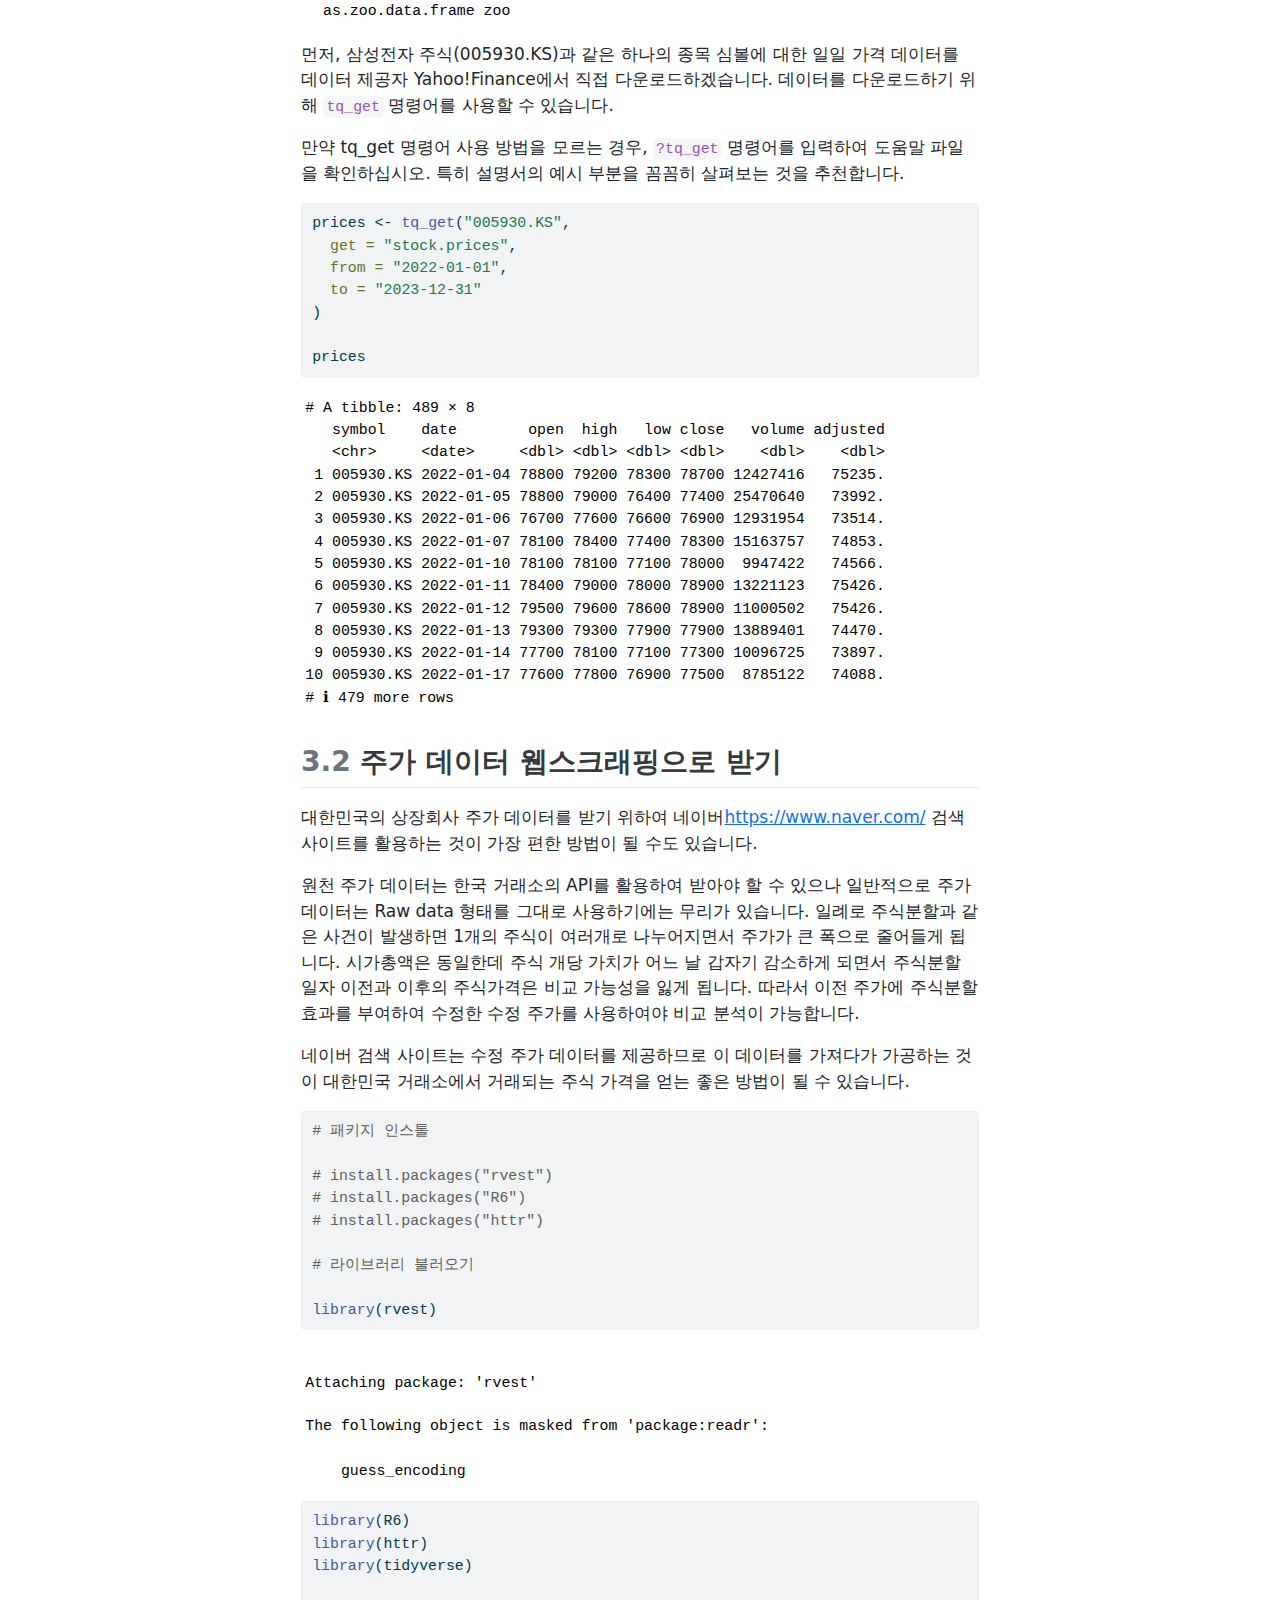
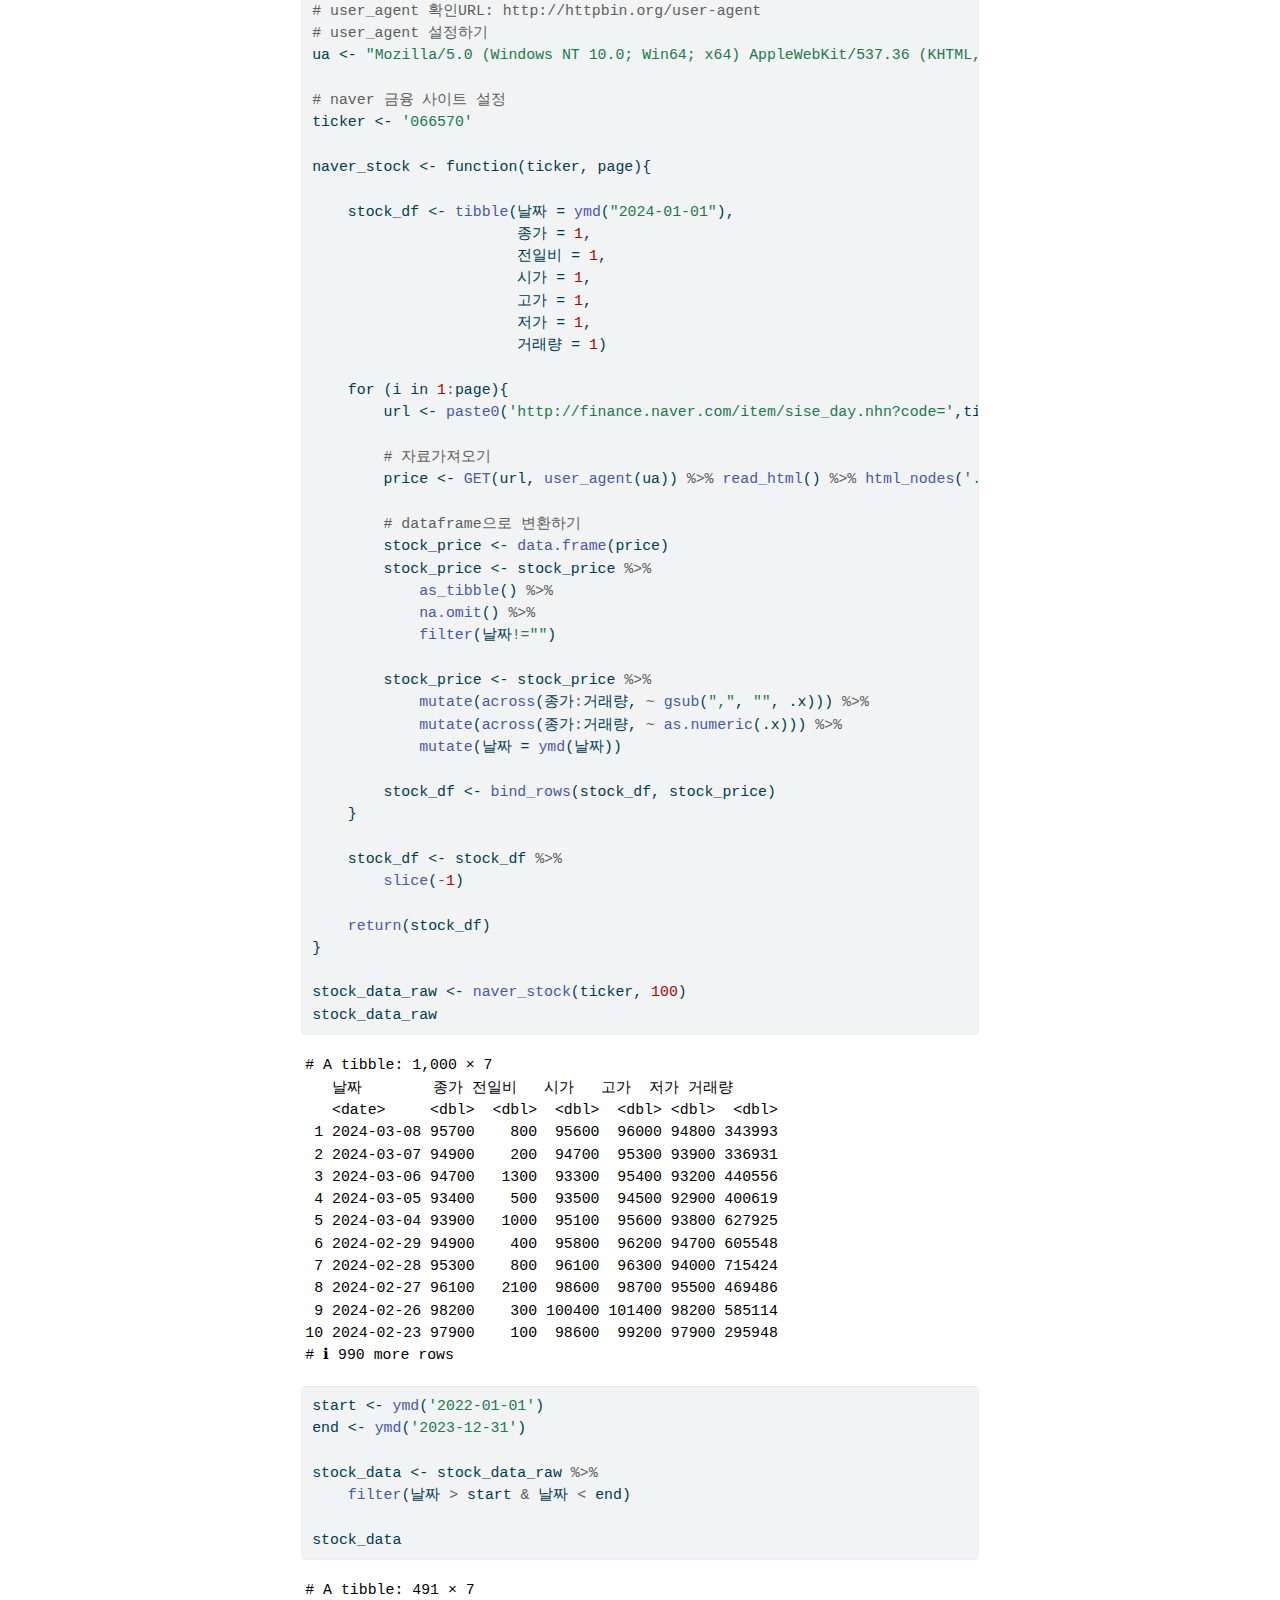
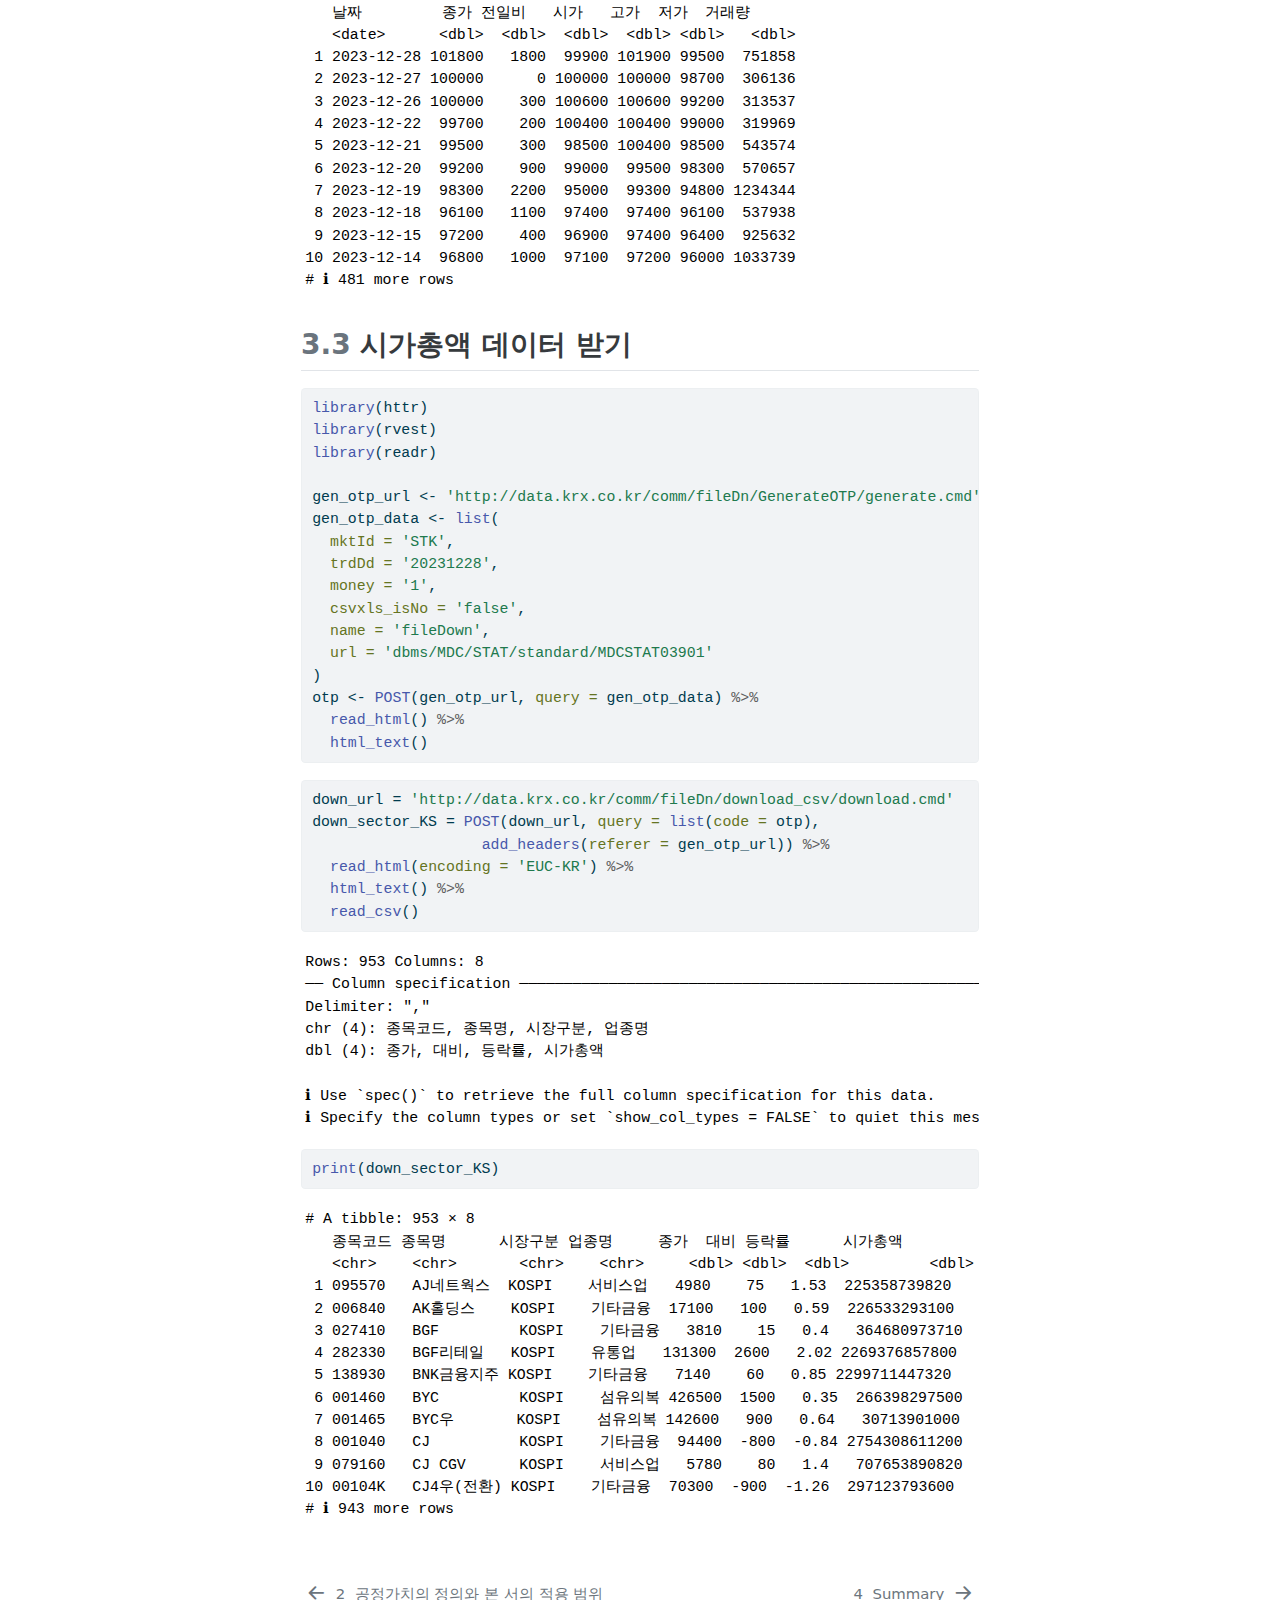
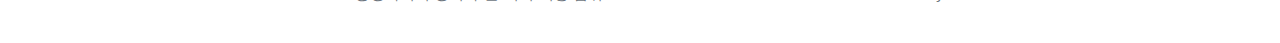
==== commit 22a63057: "fair value def" ====
--- a/docs/data.html
+++ b/docs/data.html
@@ -7,7 +7,7 @@
 <meta name="viewport" content="width=device-width, initial-scale=1.0, user-scalable=yes">
 
 
-<title>재무회계 목적의 가치평가 with R (Financial Accounting Valuation with R) - 2&nbsp; 금융 데이터 획득</title>
+<title>재무회계 목적의 가치평가 with R (Financial Accounting Valuation with R) - 3&nbsp; 금융 데이터 획득</title>
 <style>
 code{white-space: pre-wrap;}
 span.smallcaps{font-variant: small-caps;}
@@ -65,7 +65,7 @@
 <script src="site_libs/quarto-search/quarto-search.js"></script>
 <meta name="quarto:offset" content="./">
 <link href="./summary.html" rel="next">
-<link href="./intro.html" rel="prev">
+<link href="./fairvalue.html" rel="prev">
 <script src="site_libs/quarto-html/quarto.js"></script>
 <script src="site_libs/quarto-html/popper.min.js"></script>
 <script src="site_libs/quarto-html/tippy.umd.min.js"></script>
@@ -108,7 +108,7 @@
       <button type="button" class="quarto-btn-toggle btn" data-bs-toggle="collapse" data-bs-target="#quarto-sidebar,#quarto-sidebar-glass" aria-controls="quarto-sidebar" aria-expanded="false" aria-label="Toggle sidebar navigation" onclick="if (window.quartoToggleHeadroom) { window.quartoToggleHeadroom(); }">
         <i class="bi bi-layout-text-sidebar-reverse"></i>
       </button>
-      <nav class="quarto-page-breadcrumbs" aria-label="breadcrumb"><ol class="breadcrumb"><li class="breadcrumb-item"><a href="./data.html"><span class="chapter-number">2</span>&nbsp; <span class="chapter-title">금융 데이터 획득</span></a></li></ol></nav>
+      <nav class="quarto-page-breadcrumbs" aria-label="breadcrumb"><ol class="breadcrumb"><li class="breadcrumb-item"><a href="./data.html"><span class="chapter-number">3</span>&nbsp; <span class="chapter-title">금융 데이터 획득</span></a></li></ol></nav>
       <a class="flex-grow-1" role="button" data-bs-toggle="collapse" data-bs-target="#quarto-sidebar,#quarto-sidebar-glass" aria-controls="quarto-sidebar" aria-expanded="false" aria-label="Toggle sidebar navigation" onclick="if (window.quartoToggleHeadroom) { window.quartoToggleHeadroom(); }">      
       </a>
       <button type="button" class="btn quarto-search-button" aria-label="" onclick="window.quartoOpenSearch();">
@@ -147,14 +147,20 @@
 </li>
         <li class="sidebar-item">
   <div class="sidebar-item-container"> 
+  <a href="./fairvalue.html" class="sidebar-item-text sidebar-link">
+ <span class="menu-text"><span class="chapter-number">2</span>&nbsp; <span class="chapter-title">공정가치의 정의와 본 서의 적용 범위</span></span></a>
+  </div>
+</li>
+        <li class="sidebar-item">
+  <div class="sidebar-item-container"> 
   <a href="./data.html" class="sidebar-item-text sidebar-link active">
- <span class="menu-text"><span class="chapter-number">2</span>&nbsp; <span class="chapter-title">금융 데이터 획득</span></span></a>
+ <span class="menu-text"><span class="chapter-number">3</span>&nbsp; <span class="chapter-title">금융 데이터 획득</span></span></a>
   </div>
 </li>
         <li class="sidebar-item">
   <div class="sidebar-item-container"> 
   <a href="./summary.html" class="sidebar-item-text sidebar-link">
- <span class="menu-text"><span class="chapter-number">3</span>&nbsp; <span class="chapter-title">Summary</span></span></a>
+ <span class="menu-text"><span class="chapter-number">4</span>&nbsp; <span class="chapter-title">Summary</span></span></a>
   </div>
 </li>
         <li class="sidebar-item">
@@ -173,12 +179,12 @@
     <h2 id="toc-title">Table of contents</h2>
    
   <ul>
-  <li><a href="#주가-데이터-패키지로-받기" id="toc-주가-데이터-패키지로-받기" class="nav-link active" data-scroll-target="#주가-데이터-패키지로-받기"><span class="header-section-number">2.1</span> 주가 데이터 패키지로 받기</a>
+  <li><a href="#주가-데이터-패키지로-받기" id="toc-주가-데이터-패키지로-받기" class="nav-link active" data-scroll-target="#주가-데이터-패키지로-받기"><span class="header-section-number">3.1</span> 주가 데이터 패키지로 받기</a>
   <ul class="collapse">
-  <li><a href="#tidyquant-패키지" id="toc-tidyquant-패키지" class="nav-link" data-scroll-target="#tidyquant-패키지"><span class="header-section-number">2.1.1</span> tidyquant 패키지</a></li>
+  <li><a href="#tidyquant-패키지" id="toc-tidyquant-패키지" class="nav-link" data-scroll-target="#tidyquant-패키지"><span class="header-section-number">3.1.1</span> tidyquant 패키지</a></li>
   </ul></li>
-  <li><a href="#주가-데이터-웹스크래핑으로-받기" id="toc-주가-데이터-웹스크래핑으로-받기" class="nav-link" data-scroll-target="#주가-데이터-웹스크래핑으로-받기"><span class="header-section-number">2.2</span> 주가 데이터 웹스크래핑으로 받기</a></li>
-  <li><a href="#시가총액-데이터-받기" id="toc-시가총액-데이터-받기" class="nav-link" data-scroll-target="#시가총액-데이터-받기"><span class="header-section-number">2.3</span> 시가총액 데이터 받기</a></li>
+  <li><a href="#주가-데이터-웹스크래핑으로-받기" id="toc-주가-데이터-웹스크래핑으로-받기" class="nav-link" data-scroll-target="#주가-데이터-웹스크래핑으로-받기"><span class="header-section-number">3.2</span> 주가 데이터 웹스크래핑으로 받기</a></li>
+  <li><a href="#시가총액-데이터-받기" id="toc-시가총액-데이터-받기" class="nav-link" data-scroll-target="#시가총액-데이터-받기"><span class="header-section-number">3.3</span> 시가총액 데이터 받기</a></li>
   </ul>
 </nav>
     </div>
@@ -187,7 +193,7 @@
 
 <header id="title-block-header" class="quarto-title-block default">
 <div class="quarto-title">
-<h1 class="title"><span class="chapter-number">2</span>&nbsp; <span class="chapter-title">금융 데이터 획득</span></h1>
+<h1 class="title"><span class="chapter-number">3</span>&nbsp; <span class="chapter-title">금융 데이터 획득</span></h1>
 </div>
 
 
@@ -202,16 +208,16 @@
 
 </header>
 
-<section id="주가-데이터-패키지로-받기" class="level2" data-number="2.1">
-<h2 data-number="2.1" class="anchored" data-anchor-id="주가-데이터-패키지로-받기"><span class="header-section-number">2.1</span> 주가 데이터 패키지로 받기</h2>
-<section id="tidyquant-패키지" class="level3" data-number="2.1.1">
-<h3 data-number="2.1.1" class="anchored" data-anchor-id="tidyquant-패키지"><span class="header-section-number">2.1.1</span> tidyquant 패키지</h3>
+<section id="주가-데이터-패키지로-받기" class="level2" data-number="3.1">
+<h2 data-number="3.1" class="anchored" data-anchor-id="주가-데이터-패키지로-받기"><span class="header-section-number">3.1</span> 주가 데이터 패키지로 받기</h2>
+<section id="tidyquant-패키지" class="level3" data-number="3.1.1">
+<h3 data-number="3.1.1" class="anchored" data-anchor-id="tidyquant-패키지"><span class="header-section-number">3.1.1</span> tidyquant 패키지</h3>
 <p>R 패키지를 처음 사용하려면 <code>install.packages("tidyquant")</code> 명령어를 한 번 실행해야 합니다. tidyquant 사용에 문제가 있을 경우 해당 패키지 설명서를 참조하십시오.</p>
 <div class="cell">
 <div class="sourceCode cell-code" id="cb1"><pre class="sourceCode r code-with-copy"><code class="sourceCode r"><span id="cb1-1"><a href="#cb1-1" aria-hidden="true" tabindex="-1"></a><span class="fu">library</span>(tidyverse)</span></code><button title="Copy to Clipboard" class="code-copy-button"><i class="bi"></i></button></pre></div>
 <div class="cell-output cell-output-stderr">
 <pre><code>── Attaching core tidyverse packages ──────────────────────── tidyverse 2.0.0 ──
-✔ dplyr     1.1.3     ✔ readr     2.1.4
+✔ dplyr     1.1.4     ✔ readr     2.1.4
 ✔ forcats   1.0.0     ✔ stringr   1.5.0
 ✔ ggplot2   3.4.3     ✔ tibble    3.2.1
 ✔ lubridate 1.9.2     ✔ tidyr     1.3.0
@@ -298,8 +304,8 @@
 </div>
 </section>
 </section>
-<section id="주가-데이터-웹스크래핑으로-받기" class="level2" data-number="2.2">
-<h2 data-number="2.2" class="anchored" data-anchor-id="주가-데이터-웹스크래핑으로-받기"><span class="header-section-number">2.2</span> 주가 데이터 웹스크래핑으로 받기</h2>
+<section id="주가-데이터-웹스크래핑으로-받기" class="level2" data-number="3.2">
+<h2 data-number="3.2" class="anchored" data-anchor-id="주가-데이터-웹스크래핑으로-받기"><span class="header-section-number">3.2</span> 주가 데이터 웹스크래핑으로 받기</h2>
 <p>대한민국의 상장회사 주가 데이터를 받기 위하여 네이버<a href="https://www.naver.com/">https://www.naver.com/</a> 검색 사이트를 활용하는 것이 가장 편한 방법이 될 수도 있습니다.</p>
 <p>원천 주가 데이터는 한국 거래소의 API를 활용하여 받아야 할 수 있으나 일반적으로 주가 데이터는 Raw data 형태를 그대로 사용하기에는 무리가 있습니다. 일례로 주식분할과 같은 사건이 발생하면 1개의 주식이 여러개로 나누어지면서 주가가 큰 폭으로 줄어들게 됩니다. 시가총액은 동일한데 주식 개당 가치가 어느 날 갑자기 감소하게 되면서 주식분할 일자 이전과 이후의 주식가격은 비교 가능성을 잃게 됩니다. 따라서 이전 주가에 주식분할 효과를 부여하여 수정한 수정 주가를 사용하여야 비교 분석이 가능합니다.</p>
 <p>네이버 검색 사이트는 수정 주가 데이터를 제공하므로 이 데이터를 가져다가 가공하는 것이 대한민국 거래소에서 거래되는 주식 가격을 얻는 좋은 방법이 될 수 있습니다.</p>
@@ -376,16 +382,16 @@
 <pre><code># A tibble: 1,000 × 7
    날짜        종가 전일비   시가   고가  저가 거래량
    &lt;date&gt;     &lt;dbl&gt;  &lt;dbl&gt;  &lt;dbl&gt;  &lt;dbl&gt; &lt;dbl&gt;  &lt;dbl&gt;
- 1 2024-03-07 94900    200  94700  95300 93900 335598
- 2 2024-03-06 94700   1300  93300  95400 93200 440556
- 3 2024-03-05 93400    500  93500  94500 92900 400619
- 4 2024-03-04 93900   1000  95100  95600 93800 627925
- 5 2024-02-29 94900    400  95800  96200 94700 605548
- 6 2024-02-28 95300    800  96100  96300 94000 715424
- 7 2024-02-27 96100   2100  98600  98700 95500 469486
- 8 2024-02-26 98200    300 100400 101400 98200 585114
- 9 2024-02-23 97900    100  98600  99200 97900 295948
-10 2024-02-22 97800    200  98500  98500 97600 209279
+ 1 2024-03-08 95700    800  95600  96000 94800 343993
+ 2 2024-03-07 94900    200  94700  95300 93900 336931
+ 3 2024-03-06 94700   1300  93300  95400 93200 440556
+ 4 2024-03-05 93400    500  93500  94500 92900 400619
+ 5 2024-03-04 93900   1000  95100  95600 93800 627925
+ 6 2024-02-29 94900    400  95800  96200 94700 605548
+ 7 2024-02-28 95300    800  96100  96300 94000 715424
+ 8 2024-02-27 96100   2100  98600  98700 95500 469486
+ 9 2024-02-26 98200    300 100400 101400 98200 585114
+10 2024-02-23 97900    100  98600  99200 97900 295948
 # ℹ 990 more rows</code></pre>
 </div>
 <div class="sourceCode cell-code" id="cb12"><pre class="sourceCode r code-with-copy"><code class="sourceCode r"><span id="cb12-1"><a href="#cb12-1" aria-hidden="true" tabindex="-1"></a>start <span class="ot">&lt;-</span> <span class="fu">ymd</span>(<span class="st">'2022-01-01'</span>)</span>
@@ -413,8 +419,8 @@
 </div>
 </div>
 </section>
-<section id="시가총액-데이터-받기" class="level2" data-number="2.3">
-<h2 data-number="2.3" class="anchored" data-anchor-id="시가총액-데이터-받기"><span class="header-section-number">2.3</span> 시가총액 데이터 받기</h2>
+<section id="시가총액-데이터-받기" class="level2" data-number="3.3">
+<h2 data-number="3.3" class="anchored" data-anchor-id="시가총액-데이터-받기"><span class="header-section-number">3.3</span> 시가총액 데이터 받기</h2>
 <div class="cell">
 <div class="sourceCode cell-code" id="cb14"><pre class="sourceCode r code-with-copy"><code class="sourceCode r"><span id="cb14-1"><a href="#cb14-1" aria-hidden="true" tabindex="-1"></a><span class="fu">library</span>(httr)</span>
 <span id="cb14-2"><a href="#cb14-2" aria-hidden="true" tabindex="-1"></a><span class="fu">library</span>(rvest)</span>
@@ -708,13 +714,13 @@
 </script>
 <nav class="page-navigation">
   <div class="nav-page nav-page-previous">
-      <a href="./intro.html" class="pagination-link">
-        <i class="bi bi-arrow-left-short"></i> <span class="nav-page-text"><span class="chapter-number">1</span>&nbsp; <span class="chapter-title">들어가며</span></span>
+      <a href="./fairvalue.html" class="pagination-link">
+        <i class="bi bi-arrow-left-short"></i> <span class="nav-page-text"><span class="chapter-number">2</span>&nbsp; <span class="chapter-title">공정가치의 정의와 본 서의 적용 범위</span></span>
       </a>          
   </div>
   <div class="nav-page nav-page-next">
       <a href="./summary.html" class="pagination-link">
-        <span class="nav-page-text"><span class="chapter-number">3</span>&nbsp; <span class="chapter-title">Summary</span></span> <i class="bi bi-arrow-right-short"></i>
+        <span class="nav-page-text"><span class="chapter-number">4</span>&nbsp; <span class="chapter-title">Summary</span></span> <i class="bi bi-arrow-right-short"></i>
       </a>
   </div>
 </nav>
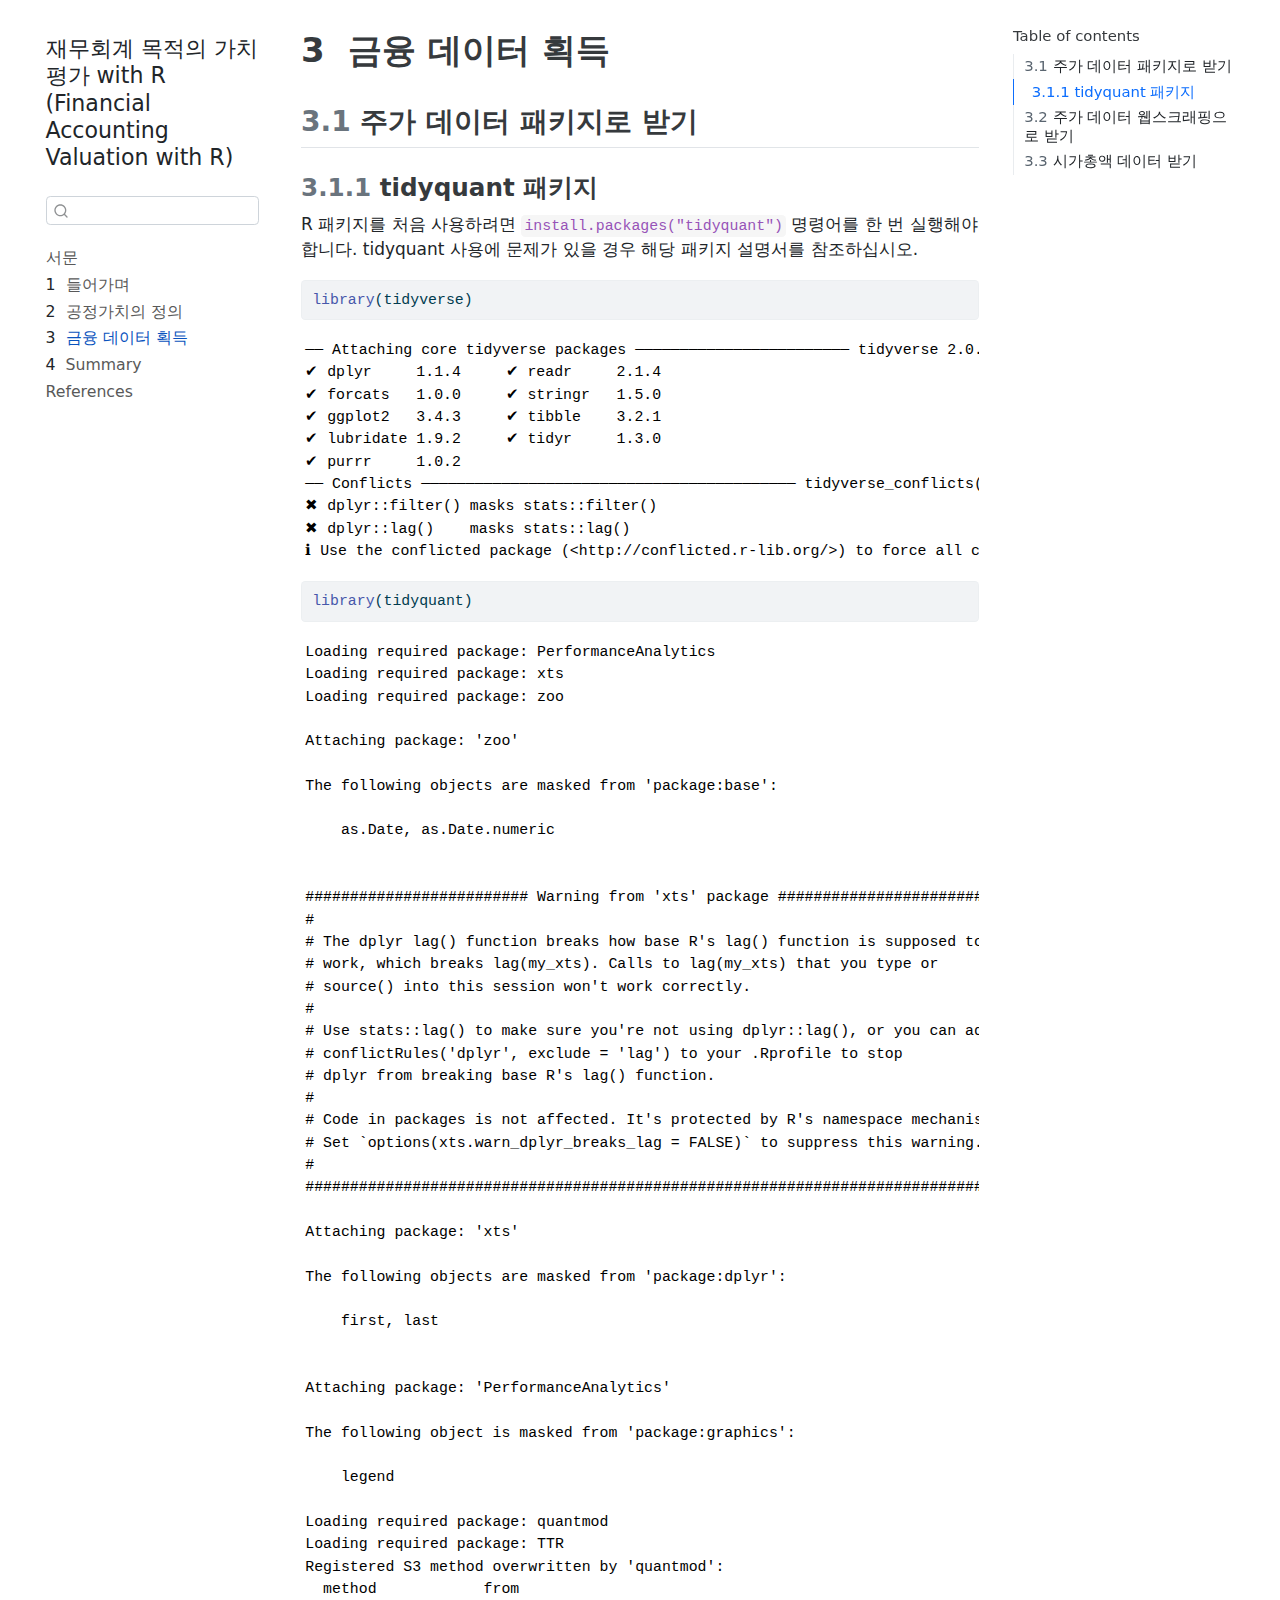
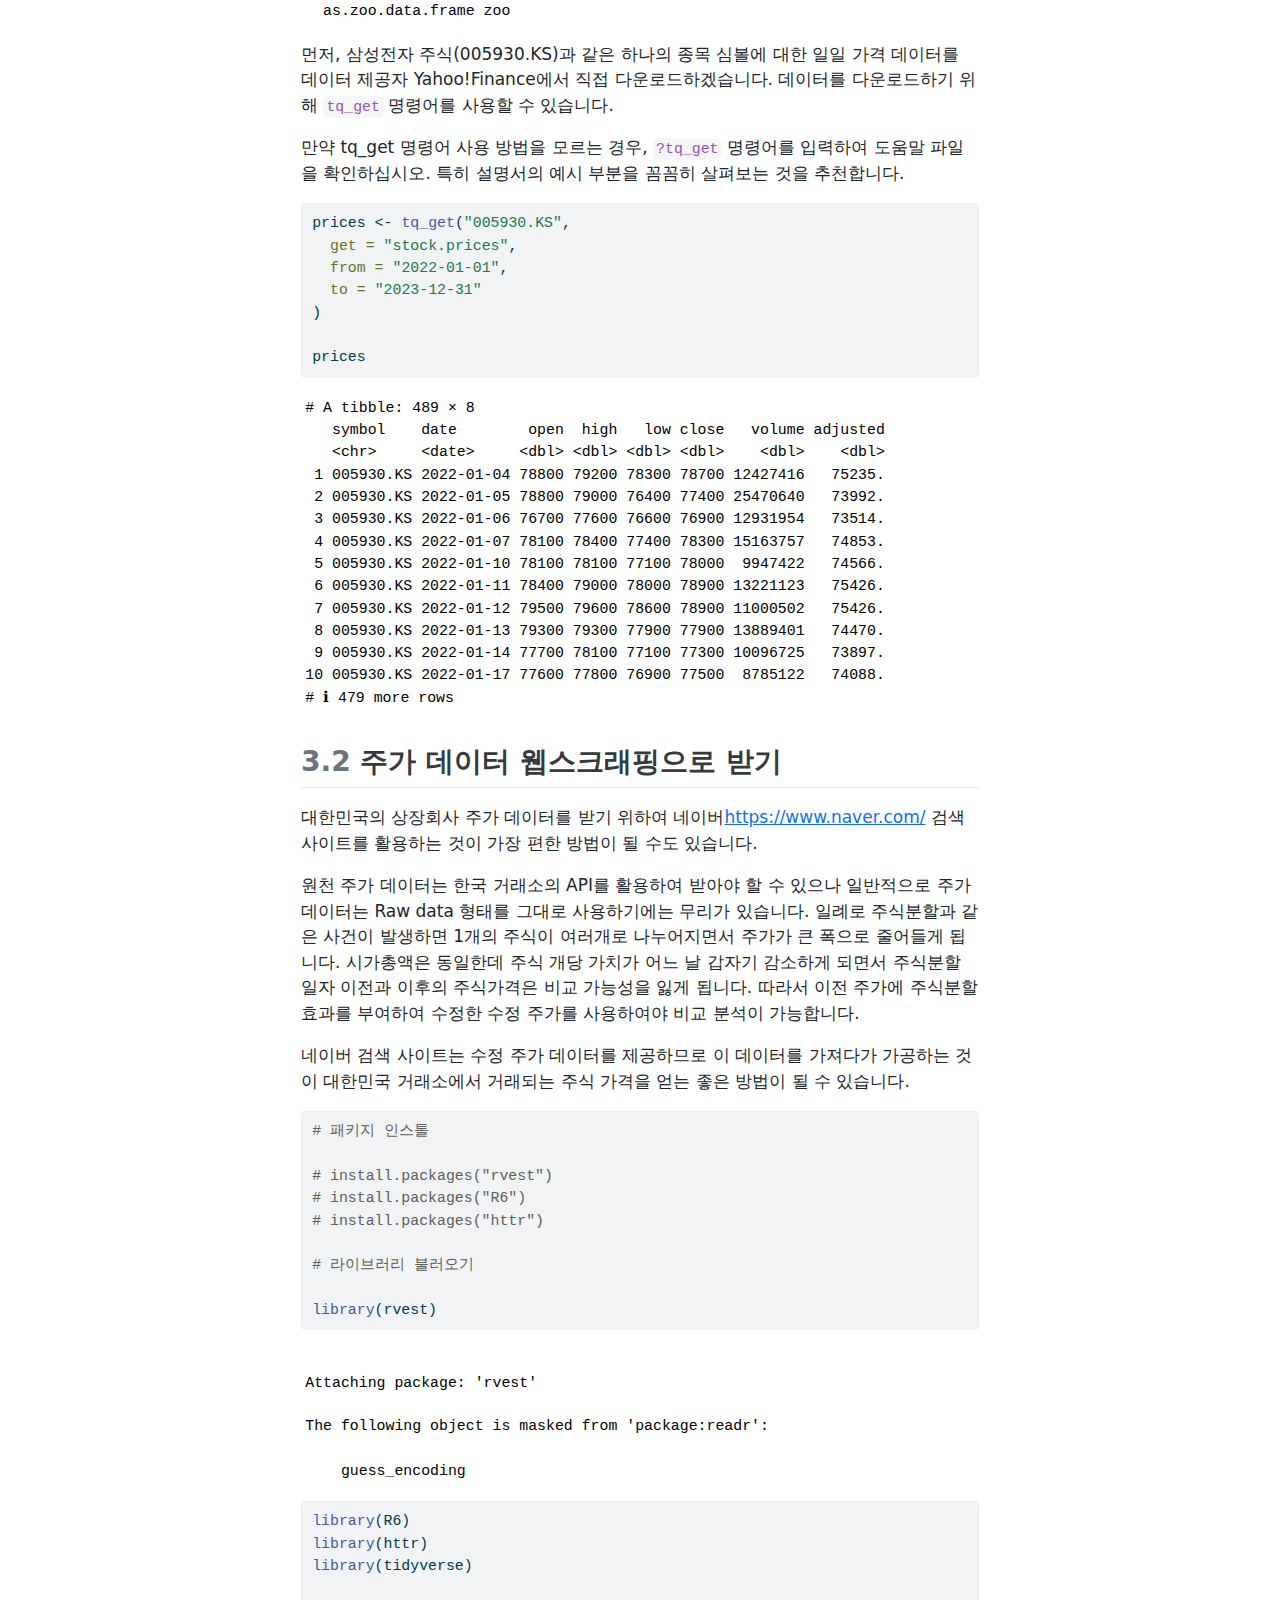
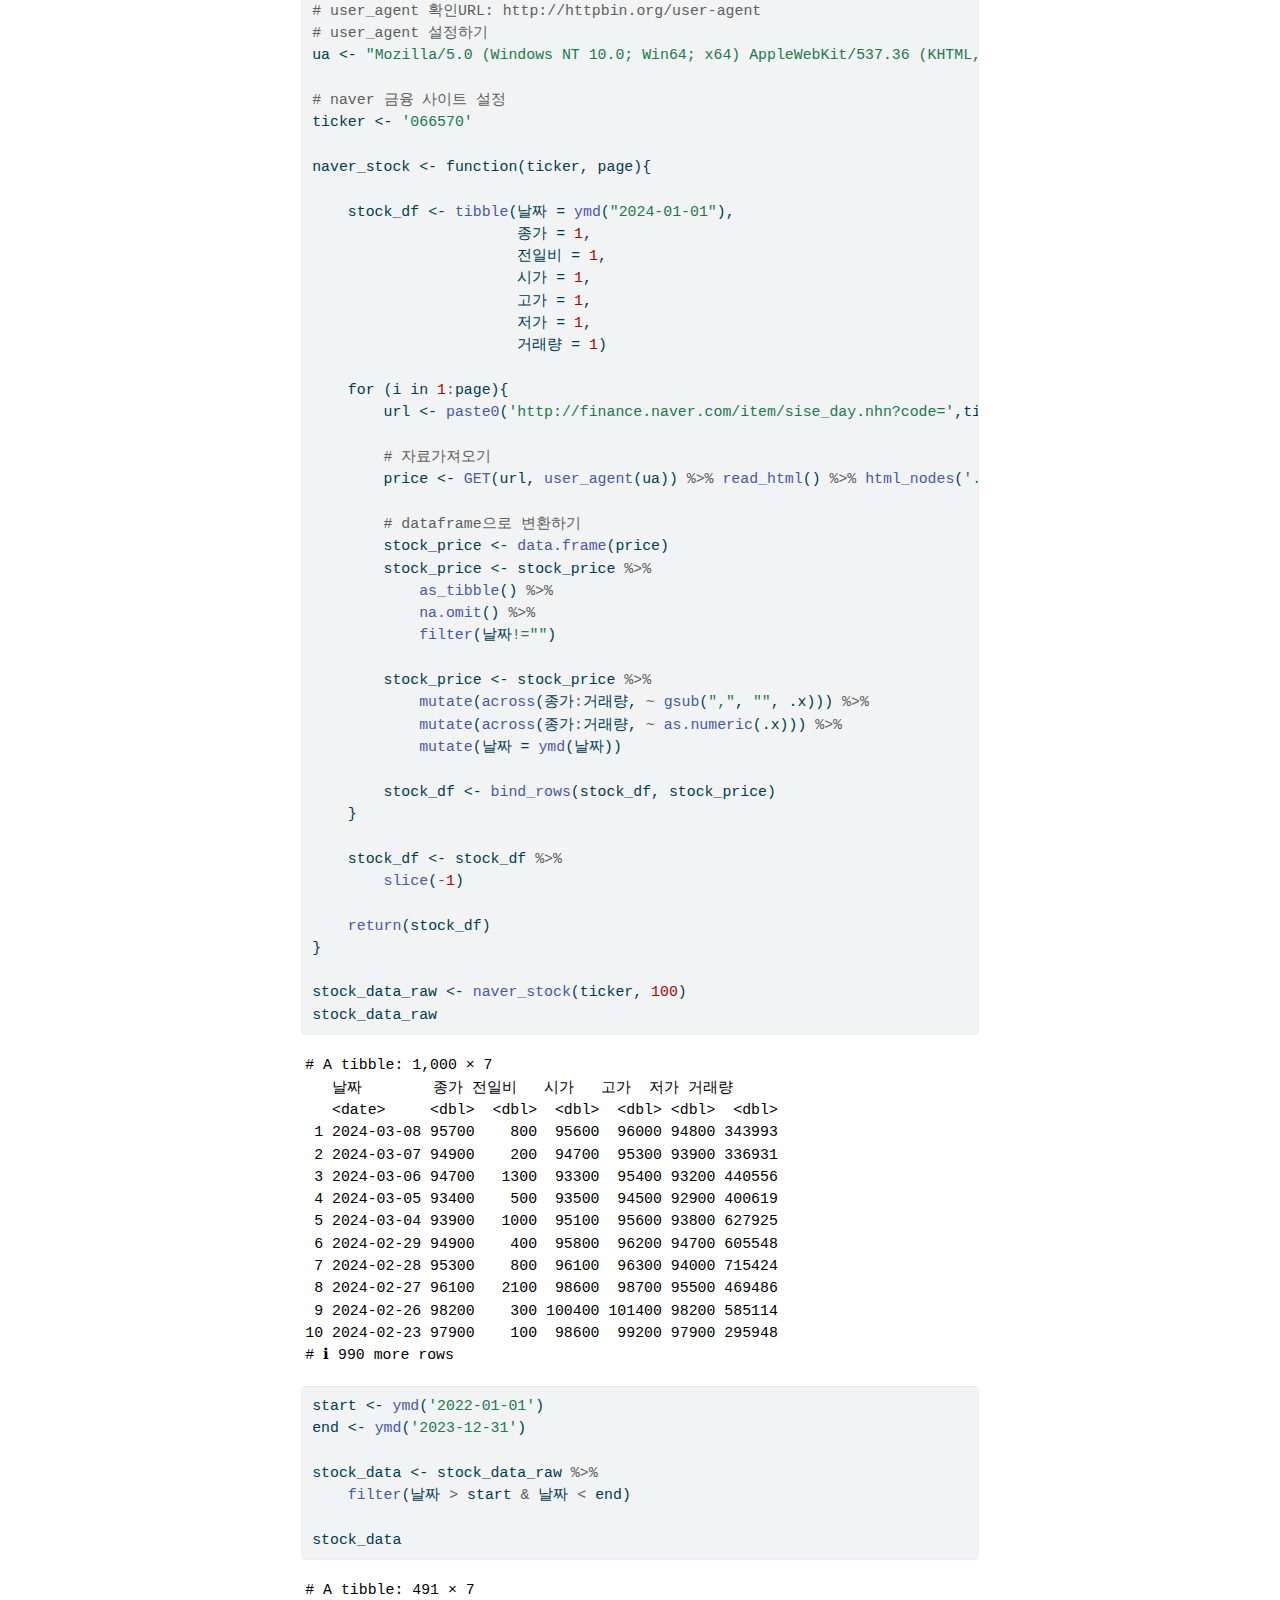
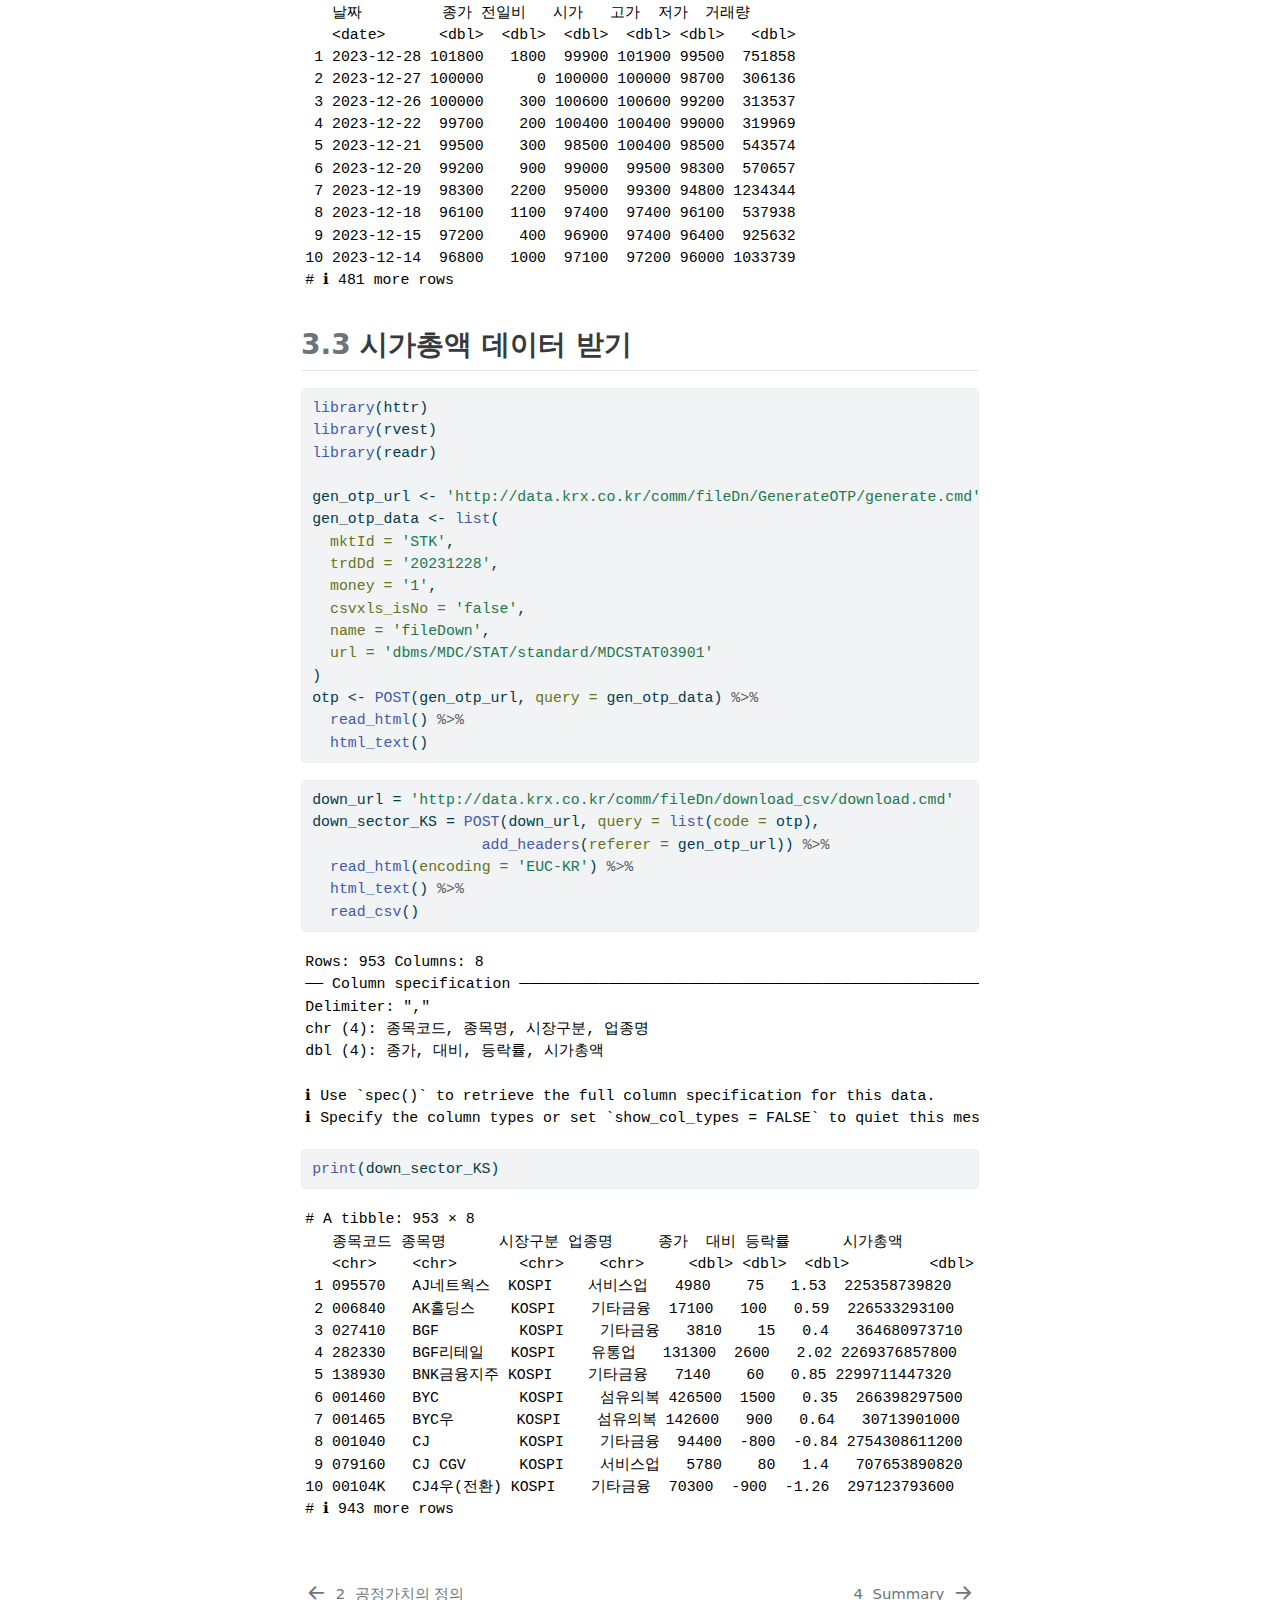
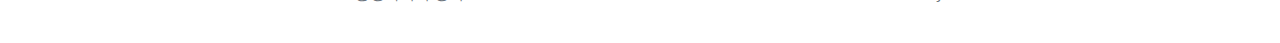
==== commit a8a83f6d: "fair value" ====
--- a/docs/data.html
+++ b/docs/data.html
@@ -148,7 +148,7 @@
         <li class="sidebar-item">
   <div class="sidebar-item-container"> 
   <a href="./fairvalue.html" class="sidebar-item-text sidebar-link">
- <span class="menu-text"><span class="chapter-number">2</span>&nbsp; <span class="chapter-title">공정가치의 정의와 본 서의 적용 범위</span></span></a>
+ <span class="menu-text"><span class="chapter-number">2</span>&nbsp; <span class="chapter-title">공정가치의 정의</span></span></a>
   </div>
 </li>
         <li class="sidebar-item">
@@ -715,7 +715,7 @@
 <nav class="page-navigation">
   <div class="nav-page nav-page-previous">
       <a href="./fairvalue.html" class="pagination-link">
-        <i class="bi bi-arrow-left-short"></i> <span class="nav-page-text"><span class="chapter-number">2</span>&nbsp; <span class="chapter-title">공정가치의 정의와 본 서의 적용 범위</span></span>
+        <i class="bi bi-arrow-left-short"></i> <span class="nav-page-text"><span class="chapter-number">2</span>&nbsp; <span class="chapter-title">공정가치의 정의</span></span>
       </a>          
   </div>
   <div class="nav-page nav-page-next">
